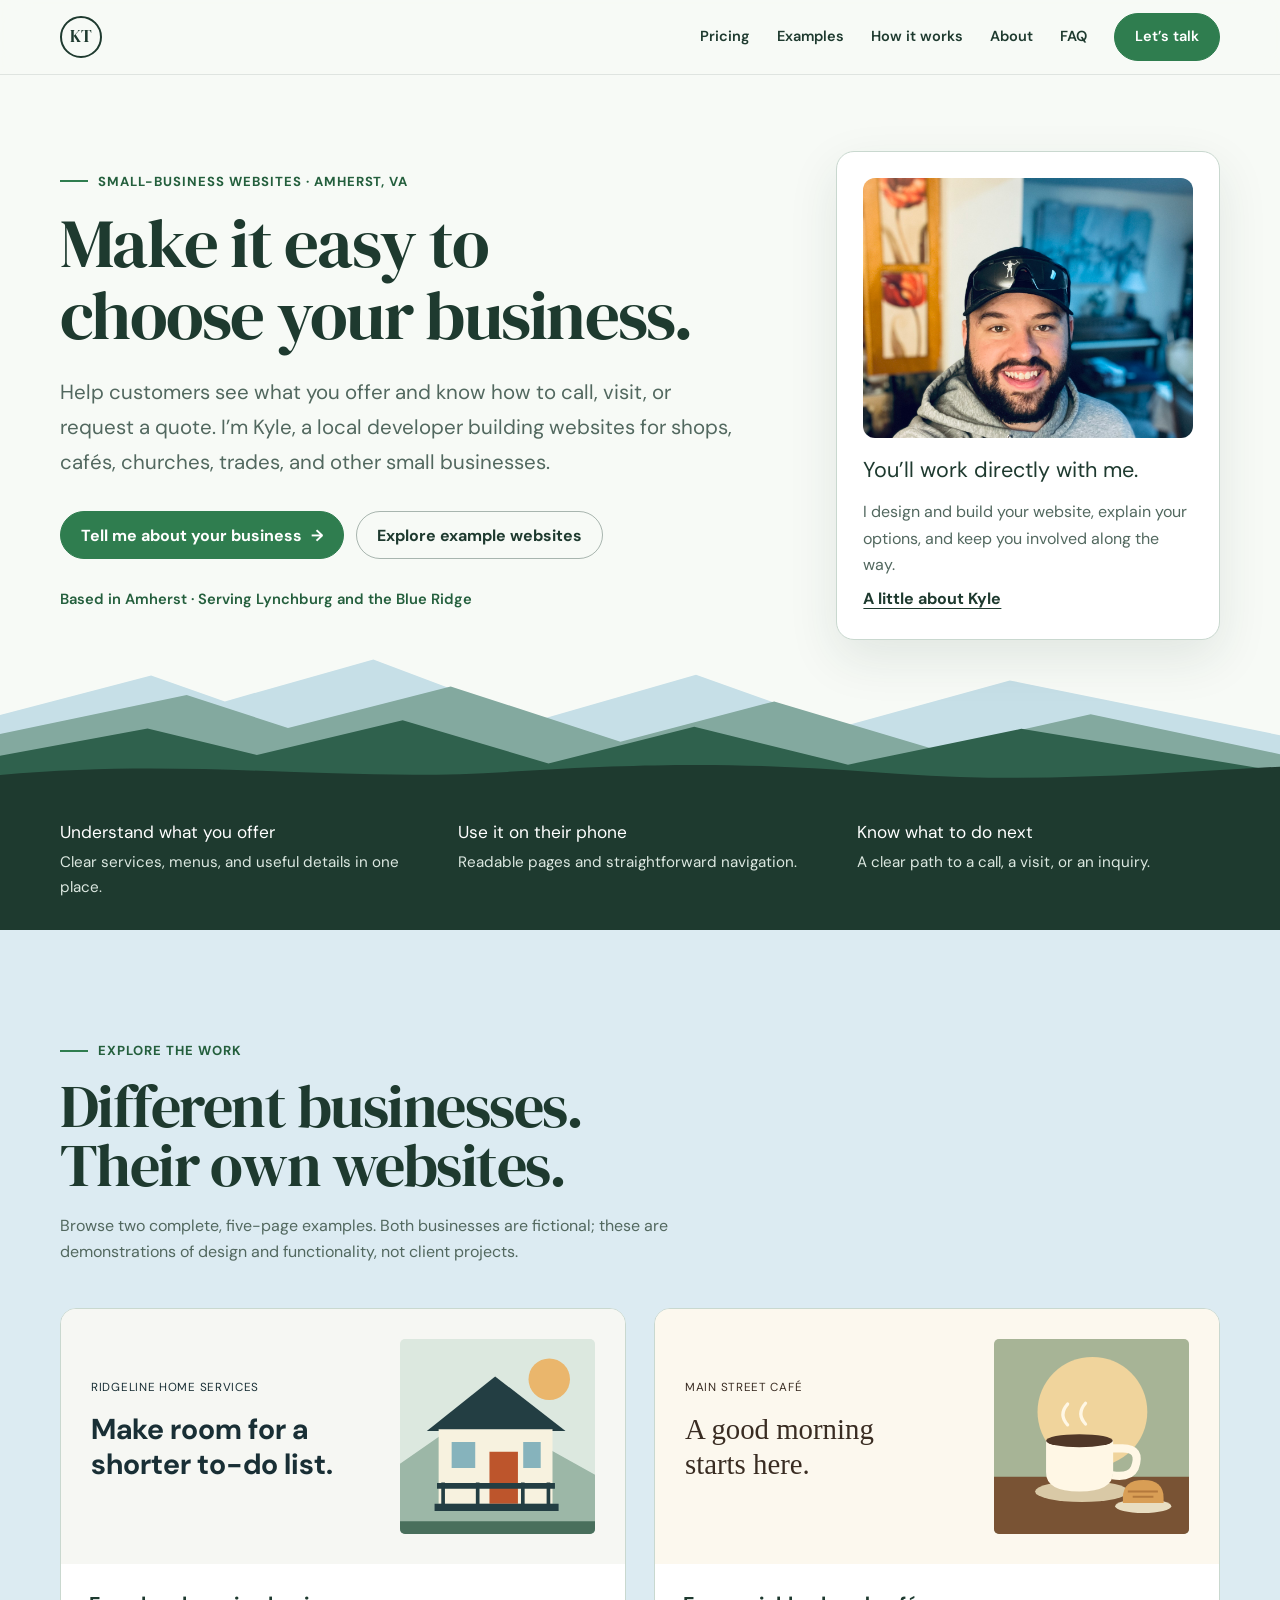
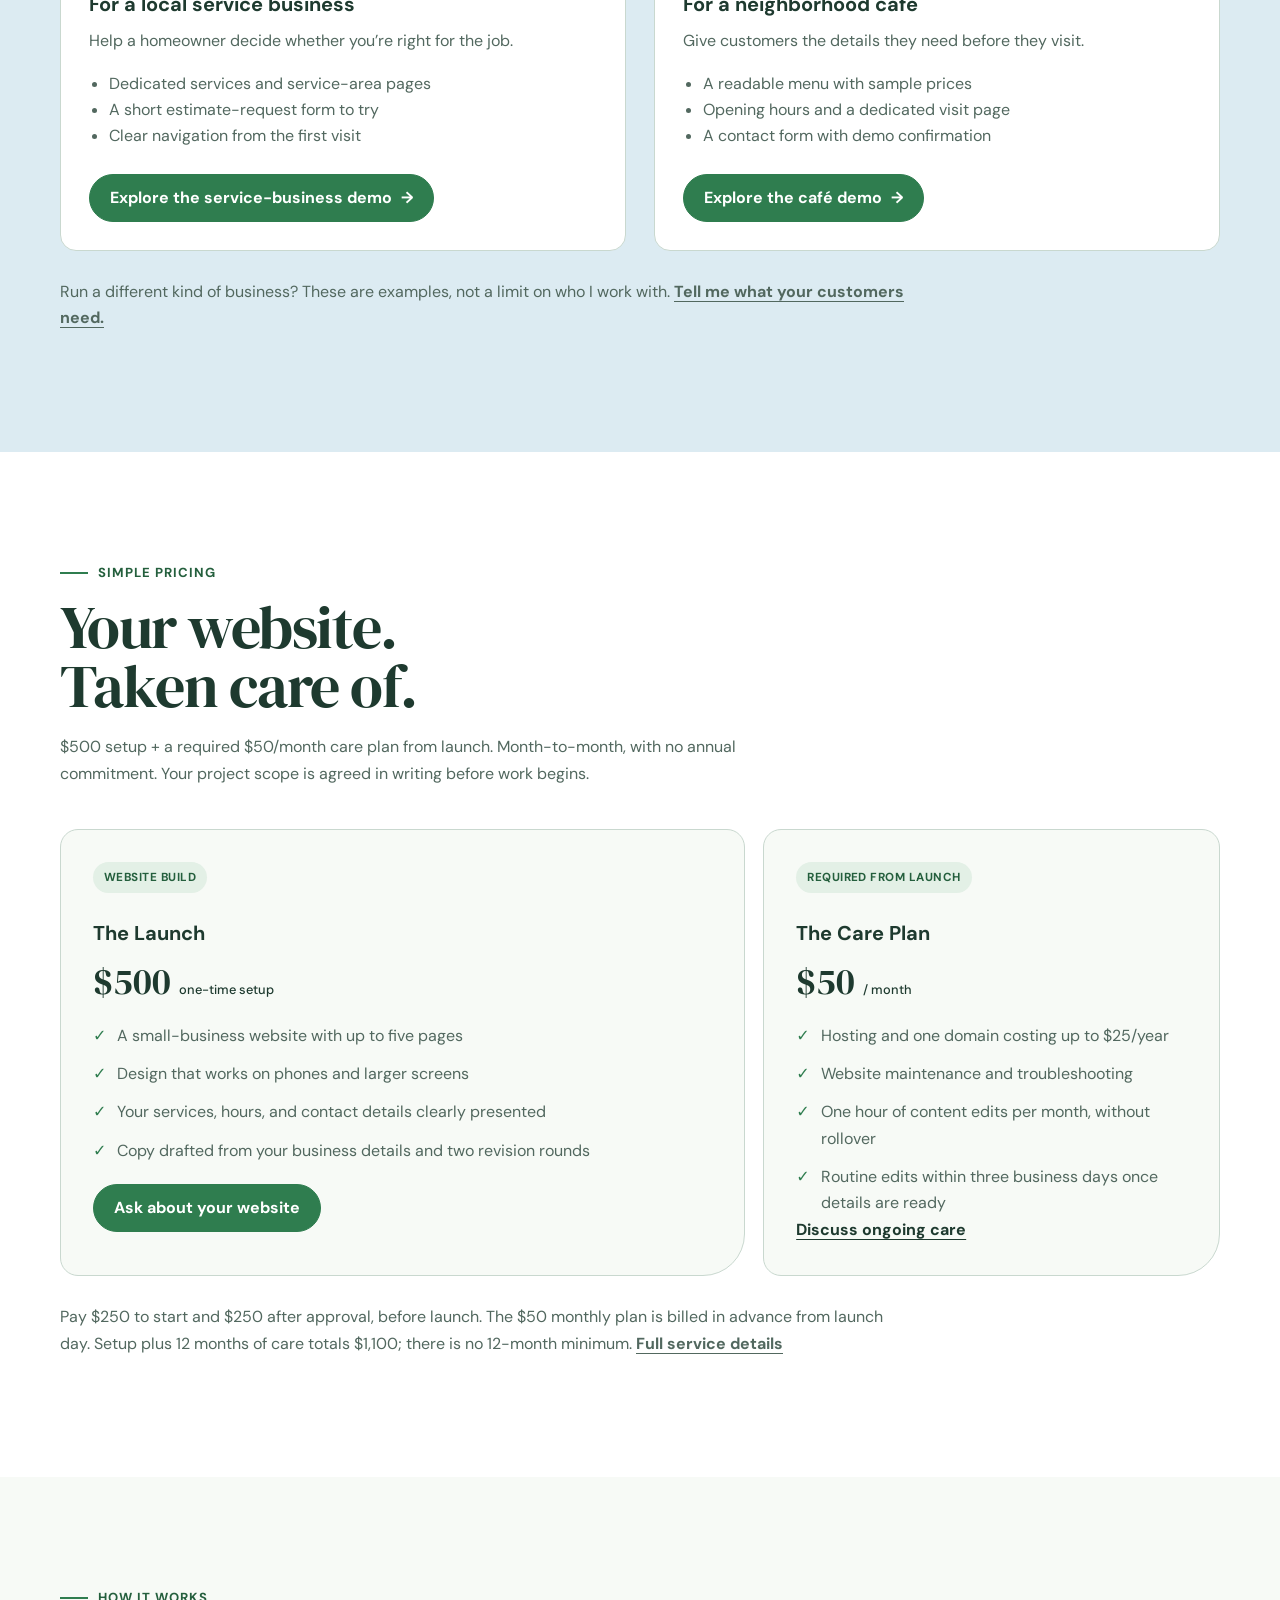
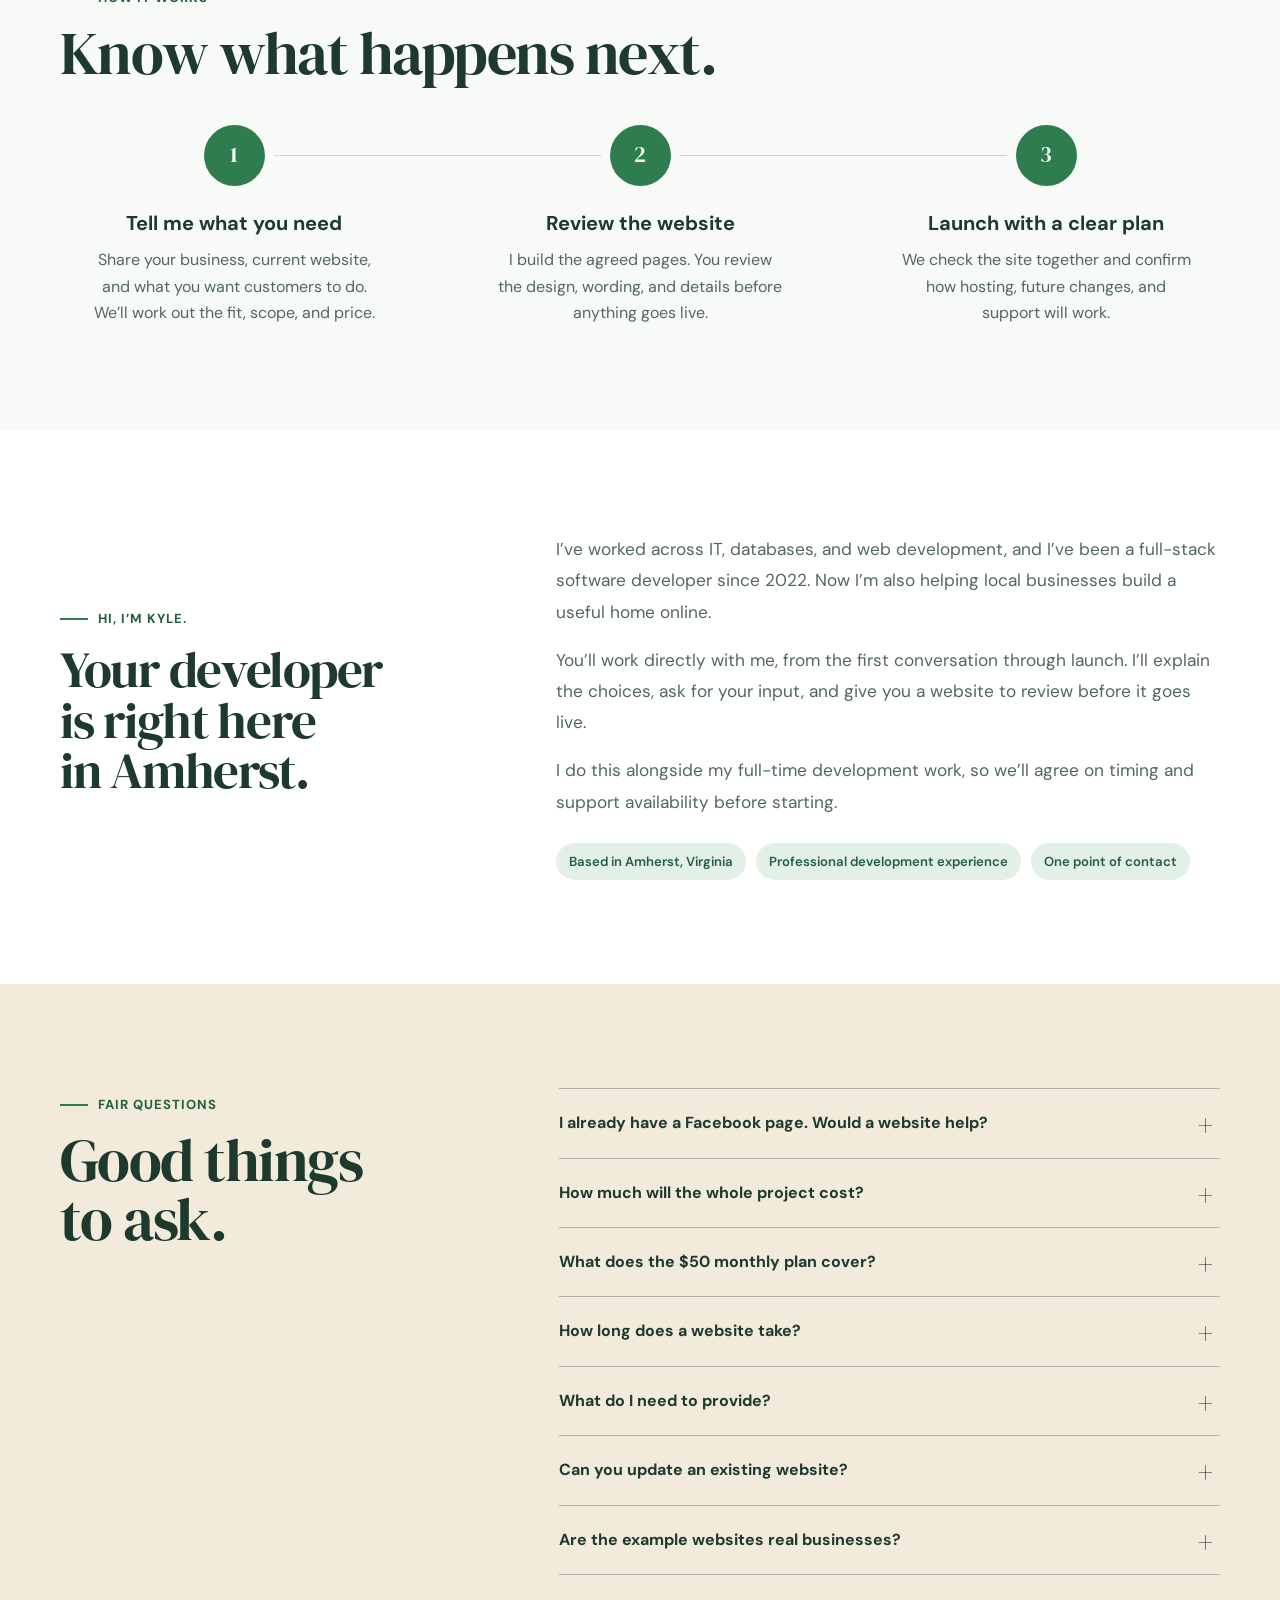
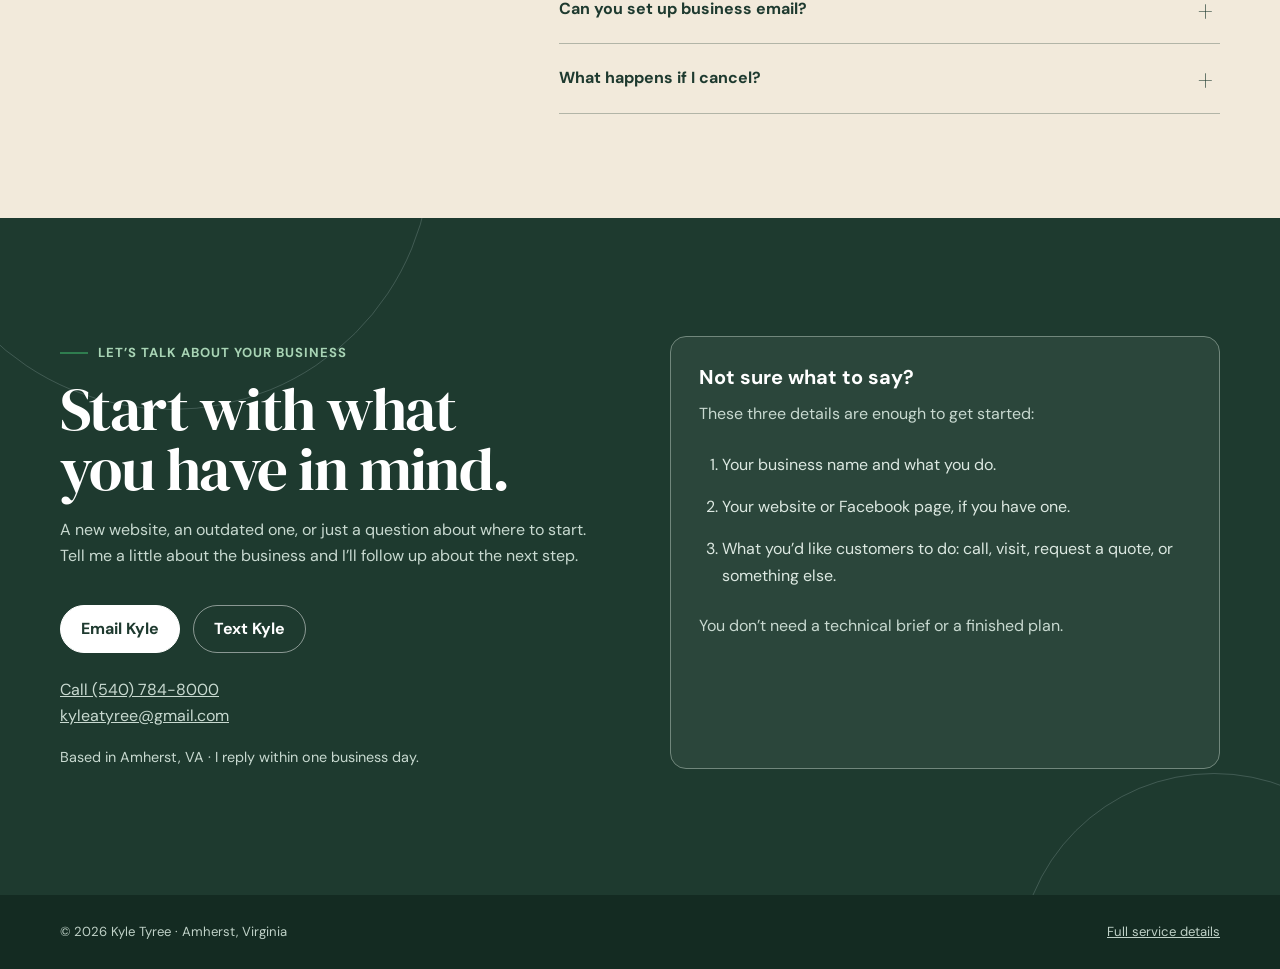
==== index.html @ 70730266 "Clarify website package and publish service details" ====
<!doctype html>
<html lang="en">
<head>
<meta charset="utf-8" />
<meta name="viewport" content="width=device-width, initial-scale=1, viewport-fit=cover" />
<meta name="color-scheme" content="light" />
<meta name="theme-color" content="#f7faf6" />
<link rel="icon" href="/assets/favicon.svg" type="image/svg+xml" />
<link rel="canonical" href="https://kyletyree.com/" />
<meta property="og:title" content="Small-business websites | Kyle Tyree" />
<meta property="og:description" content="Help customers understand your business and take the next step. Websites by a developer in Amherst, Virginia." />
<meta property="og:type" content="website" />
<meta property="og:url" content="https://kyletyree.com/" />
<title>Small-business websites in Amherst, VA | Kyle Tyree</title>
<meta name="description" content="Websites for small businesses in Amherst, Lynchburg, and the Blue Ridge. Explore working examples and talk directly with local developer Kyle Tyree." />
<link rel="preconnect" href="https://fonts.googleapis.com" />
<link rel="preconnect" href="https://fonts.gstatic.com" crossorigin />
<link href="https://fonts.googleapis.com/css2?family=DM+Sans:wght@400;500;600;700&family=DM+Serif+Display&display=swap" rel="stylesheet" />
<link rel="stylesheet" href="/assets/site.css" />
</head>
<body>
<a class="skip-link" href="#top">Skip to content</a>
<nav class="site-nav" aria-label="Primary navigation">
<div class="wrap nav-inner">
<a class="brand" href="#top" aria-label="Back to top">KT</a>
<button class="menu-toggle" type="button" aria-expanded="false" aria-controls="nav-links" aria-label="Open navigation">
<svg width="27" height="27" viewBox="0 0 24 24" fill="none" aria-hidden="true">
<path d="M4 7h16M4 12h16M4 17h16" stroke="currentColor" stroke-width="2" stroke-linecap="round"/>
</svg>
</button>
<div class="nav-links" id="nav-links">
<a href="#packages">Pricing</a>
<a href="#demo">Examples</a>
<a href="#how">How it works</a>
<a href="#about">About</a>
<a href="#faq">FAQ</a>
<a class="nav-cta" href="#contact">Let’s talk</a>
</div>
</div>
</nav>
<main id="top">
<section class="hero">
<div class="wrap hero-copy hero-layout">
<div>
<p class="eyebrow">Small-business websites · Amherst, VA</p>
<h1>Make it easy to choose your business.</h1>
<p class="lede">Help customers see what you offer and know how to call, visit, or request a quote. I’m Kyle, a local developer building websites for shops, cafés, churches, trades, and other small businesses.</p>
<div class="hero-actions">
<a class="button" href="#contact">Tell me about your business <span aria-hidden="true">→</span>
</a>
<a class="button secondary" href="#demo">Explore example websites</a>
</div>
<p class="hero-note">Based in Amherst · Serving Lynchburg and the Blue Ridge</p>
</div>
<aside class="hero-card" aria-label="Meet your developer">
<img class="portrait" src="/assets/kyle-tyree.png" alt="Kyle Tyree" width="2316" height="3088" fetchpriority="high" />
<div>
<h2>You’ll work directly with me.</h2>
<p>I design and build your website, explain your options, and keep you involved along the way.</p>
<a class="text-link" href="#about">A little about Kyle</a>
</div>
</aside>
</div>
<div class="mountains" aria-hidden="true">
<svg viewBox="0 0 1440 360" preserveAspectRatio="none">
<path d="M0 174 170 76l83 64L420 36l183 152L783 74l164 129 189-115 304 136v136H0Z" fill="#c6dfe7"/>
<path d="m0 221 210-97 114 82 183-103 191 137 173-100 180 119 176-87 213 99v89H0Z" fill="#83a99f"/>
<path d="m0 275 166-68 123 66 164-86 164 107 164-91 173 94 195-89 291 106v46H0Z" fill="#2f614d"/>
<path d="M0 323c218-44 380 19 571-8 208-30 306-16 442 5 158 24 298-3 427-18v58H0Z" fill="#1e3a2f"/>
</svg>
</div>
</section>
<section class="benefits" aria-label="What your website helps customers do">
<div class="wrap benefit-grid">
<div>
<h2>Understand what you offer</h2>
<p>Clear services, menus, and useful details in one place.</p>
</div>
<div>
<h2>Use it on their phone</h2>
<p>Readable pages and straightforward navigation.</p>
</div>
<div>
<h2>Know what to do next</h2>
<p>A clear path to a call, a visit, or an inquiry.</p>
</div>
</div>
</section>
<section class="section demo" id="demo">
<div class="wrap">
<div class="section-head">
<p class="eyebrow">Explore the work</p>
<h2>Different businesses.<br>Their own websites.</h2>
<p>Browse two complete, five-page examples. Both businesses are fictional; these are demonstrations of design and functionality, not client projects.</p>
</div>
<div class="demo-cards">
<article class="demo-card">
<div class="demo-visual">
<div>
<span>Ridgeline Home Services</span>
<h3>Make room for a shorter to-do list.</h3>
</div>
<svg viewBox="0 0 480 480" role="img" aria-label="Illustration of a home with a repaired porch">
<rect width="480" height="480" fill="#dce8df"/>
<circle cx="367" cy="99" r="51" fill="#eab66c"/>
<path d="M0 307 99 238l75 52 91-76 215 120v146H0Z" fill="#9cb7a7"/>
<path d="M66 226 234 92l173 134" fill="#233e43"/>
<path d="M95 222h280v183H95z" fill="#f7f2df"/>
<path d="M220 277h70v128h-70z" fill="#bd552c"/>
<path d="M127 253h58v64h-58zm176 0h43v64h-43z" fill="#86b3bc"/>
<path d="M91 354h290v14H91zm-6 51h305v18H85z" fill="#233e43"/>
<path d="M106 353v53m85-53v53m111-53v53m63-53v53" stroke="#233e43" stroke-width="9"/>
<path d="M0 448h480v32H0z" fill="#496f5c"/>
</svg>
</div>
<div class="demo-card-copy">
<h3>For a local service business</h3>
<p>Help a homeowner decide whether you’re right for the job.</p>
<ul>
<li>Dedicated services and service-area pages</li>
<li>A short estimate-request form to try</li>
<li>Clear navigation from the first visit</li>
</ul>
<a class="button" href="/demos/home-services/">Explore the service-business demo <span aria-hidden="true">→</span>
</a>
</div>
</article>
<article class="demo-card">
<div class="demo-visual cafe-preview">
<div>
<span>Main Street Café</span>
<h3>A good morning starts here.</h3>
</div>
<svg viewBox="0 0 480 480" role="img" aria-label="Illustration of coffee and a biscuit on a café table">
<rect width="480" height="480" fill="#a7b496"/>
<circle cx="242" cy="179" r="135" fill="#f0d49c"/>
<path d="M0 339h480v141H0z" fill="#795334"/>
<ellipse cx="216" cy="375" rx="115" ry="26" fill="#d9c9a6"/>
<path d="M128 249h165v78q0 48-83 48t-82-48z" fill="#fff7e5"/>
<path d="M291 269h25q48 0 30 48-12 25-55 18" fill="none" stroke="#fff7e5" stroke-width="20"/>
<ellipse cx="210" cy="250" rx="82" ry="16" fill="#503727"/>
<path d="M181 211q-23-25 0-51m44 49q-23-25 0-51" fill="none" stroke="#fff7e5" stroke-width="8" stroke-linecap="round"/>
<ellipse cx="367" cy="411" rx="69" ry="17" fill="#e8ddc1"/>
<path d="M317 391q0-44 50-44t50 44v12H317z" fill="#d99e55"/>
<path d="M329 375h74m-62 13h51" stroke="#b4793c" stroke-width="5"/>
</svg>
</div>
<div class="demo-card-copy">
<h3>For a neighborhood café</h3>
<p>Give customers the details they need before they visit.</p>
<ul>
<li>A readable menu with sample prices</li>
<li>Opening hours and a dedicated visit page</li>
<li>A contact form with demo confirmation</li>
</ul>
<a class="button" href="/demos/cafe/">Explore the café demo <span aria-hidden="true">→</span>
</a>
</div>
</article>
</div>
<p class="package-note">Run a different kind of business? These are examples, not a limit on who I work with. <a class="text-link" href="#contact">Tell me what your customers need.</a>
</p>
</div>
</section>
<section class="section packages" id="packages">
<div class="wrap">
<div class="section-head">
<p class="eyebrow">Simple pricing</p>
<h2>Your website.<br>Taken care of.</h2>
<p> $500 setup + a required $50/month care plan from launch. Month-to-month, with no annual commitment. Your project scope is agreed in writing before work begins.</p>
</div>
<div class="package-grid">
<article class="package">
<span class="package-tag">Website build</span>
<h3>The Launch</h3>
<p class="price">$500 <small>one-time setup</small>
</p>
<ul>
<li>A small-business website with up to five pages</li>
<li>Design that works on phones and larger screens</li>
<li>Your services, hours, and contact details clearly presented</li>
<li>Copy drafted from your business details and two revision rounds</li>
</ul>
<a class="button" href="#contact">Ask about your website</a>
</article>
<article class="package">
<span class="package-tag">Required from launch</span>
<h3>The Care Plan</h3>
<p class="price">$50 <small>/ month</small>
</p>
<ul><li>Hosting and one domain costing up to $25/year</li><li>Website maintenance and troubleshooting</li><li>One hour of content edits per month, without rollover</li><li>Routine edits within three business days once details are ready</li></ul>
<a class="text-link" href="#contact">Discuss ongoing care</a>
</article>
</div>
<p class="package-note">Pay $250 to start and $250 after approval, before launch. The $50 monthly plan is billed in advance from launch day. Setup plus 12 months of care totals $1,100; there is no 12-month minimum. <a class="text-link" href="/service-details.html">Full service details</a></p>
</div>
</section>
<section class="section how" id="how">
<div class="wrap">
<div class="section-head">
<p class="eyebrow">How it works</p>
<h2>Know what happens next.</h2>
</div>
<div class="steps">
<article class="step">
<span class="step-num">1</span>
<h3>Tell me what you need</h3>
<p>Share your business, current website, and what you want customers to do. We’ll work out the fit, scope, and price.</p>
</article>
<article class="step">
<span class="step-num">2</span>
<h3>Review the website</h3>
<p>I build the agreed pages. You review the design, wording, and details before anything goes live.</p>
</article>
<article class="step">
<span class="step-num">3</span>
<h3>Launch with a clear plan</h3>
<p>We check the site together and confirm how hosting, future changes, and support will work.</p>
</article>
</div>
</div>
</section>
<section class="section about" id="about">
<div class="wrap about-grid">
<div class="about-heading">
<p class="eyebrow">Hi, I’m Kyle.</p>
<h2>Your developer is right here in Amherst.</h2>
</div>
<div class="about-copy">
<p>I’ve worked across IT, databases, and web development, and I’ve been a full-stack software developer since 2022. Now I’m also helping local businesses build a useful home online.</p>
<p>You’ll work directly with me, from the first conversation through launch. I’ll explain the choices, ask for your input, and give you a website to review before it goes live.</p>
<p>I do this alongside my full-time development work, so we’ll agree on timing and support availability before starting.</p>
<div class="about-facts">
<span>Based in Amherst, Virginia</span>
<span>Professional development experience</span>
<span>One point of contact</span>
</div>
</div>
</div>
</section>
<section class="section faq" id="faq">
<div class="wrap faq-layout">
<div>
<p class="eyebrow">Fair questions</p>
<h2>Good things to ask.</h2>
</div>
<div class="faq-list">
<details>
<summary>I already have a Facebook page. Would a website help?</summary>
<p>It depends on what your customers need. A website gives you a dedicated place for services, menus, hours, and inquiries that you can link from Facebook, your business listing, and printed materials. I’ll help you decide whether that would be useful for your business.</p>
</details>
<details>
<summary>How much will the whole project cost?</summary>
<p>The standard package is $500 setup plus a required $50/month plan from launch. Custom features and approved extras are quoted separately. <a href="/service-details.html">See the full scope and payment details.</a></p>
</details>
<details>
<summary>What does the $50 monthly plan cover?</summary>
<p>Hosting, one domain costing up to $25/year, website maintenance, and one hour of content edits each month without rollover. The plan is month-to-month. Extra edits cost $50/hour in 15-minute increments, with your approval first.</p>
</details>
<details>
<summary>How long does a website take?</summary>
<p>The target is 2–4 weeks after receiving your deposit and required content. We agree on the date before work starts; delayed feedback or added scope can move it.</p>
</details>
<details>
<summary>What do I need to provide?</summary>
<p>Provide your business details, services or menu, photos, and logo. I draft and polish the wording from those details. New branding and custom features are quoted separately.</p>
</details>
<details>
<summary>Can you update an existing website?</summary>
<p>Send me the link and explain what isn’t working for you. I’ll review whether changes to the current site or a rebuild make sense before proposing work.</p>
</details>
<details>
<summary>Are the example websites real businesses?</summary>
<p>No. They are complete demonstration websites for fictional businesses. You can browse every page and try the forms, but those forms do not send or save information.</p>
</details>
<details><summary>Can you set up business email?</summary><p>Yes. Google Workspace setup is $100 for a straightforward new account with up to three users. You own the account and pay Google directly. Existing email migration is quoted separately. <a href="/service-details.html#email">Email setup details</a></p></details>
<details><summary>What happens if I cancel?</summary><p>Cancel before your next billing date. Service continues through the paid period, then your new provider can take over your domain and paid-for website files. Before launch, service payments are refundable, excluding approved, nonrefundable third-party purchases. <a href="/service-details.html#cancellation">Cancellation and handoff details</a></p></details>
</div>
</div>
</section>
<section class="contact" id="contact">
<div class="wrap contact-grid">
<div>
<p class="eyebrow" style="color:#a8d4b5">Let’s talk about your business</p>
<h2>Start with what you have in mind.</h2>
<p>A new website, an outdated one, or just a question about where to start. Tell me a little about the business and I’ll follow up about the next step.</p>
<div class="contact-actions">
<a class="button" href="mailto:kyleatyree@gmail.com?subject=Website%20inquiry">Email Kyle</a>
<a class="button secondary" href="sms:+15407848000">Text Kyle</a>
</div>
<p>
<a href="tel:+15407848000">Call (540) 784-8000</a>
<br>
<a href="mailto:kyleatyree@gmail.com">kyleatyree@gmail.com</a>
</p>
<p class="contact-note">Based in Amherst, VA · I reply within one business day.</p>
</div>
<div class="contact-steps">
<h3>Not sure what to say?</h3>
<p>These three details are enough to get started:</p>
<ol>
<li>Your business name and what you do.</li>
<li>Your website or Facebook page, if you have one.</li>
<li>What you’d like customers to do: call, visit, request a quote, or something else.</li>
</ol>
<p>You don’t need a technical brief or a finished plan.</p>
</div>
</div>
</section>
</main>
<footer>
<div class="wrap footer-inner">
<span>© 2026 Kyle Tyree · Amherst, Virginia</span>
<a href="/service-details.html">Full service details</a>
</div>
</footer>
<script src="/assets/site.js" defer>
</script>
</body>
</html>
---- assets/site.css ----
:root {
      --cream: #f7faf6;
      --paper: #ffffff;
      --ink: #1e3a2f;
      --muted: #52685f;
      --green: #2f7d4f;
      --green-dark: #245f3d;
      --green-pale: #e3f0e6;
      --sky: #dcebf2;
      --sky-deep: #c4dee9;
      --line: #c9d8cf;
      --sand: #f2eadb;
      --shadow: 0 18px 50px rgba(30, 58, 47, .10);
      --serif: "DM Serif Display", Georgia, serif;
      --sans: "DM Sans", system-ui, sans-serif;
    }

    * { box-sizing: border-box; }
    html { scroll-behavior: smooth; scroll-padding-top: 92px; }
    body {
      margin: 0;
      background: var(--cream);
      color: var(--ink);
      font-family: var(--sans);
      font-size: 16px;
      line-height: 1.65;
      overflow-x: hidden;
    }
    button, a { -webkit-tap-highlight-color: transparent; }
    a { color: inherit; }
    img, svg { display: block; max-width: 100%; }
    .wrap { width: min(1160px, calc(100% - 48px)); margin: 0 auto; }
    .section { padding: 104px 0; }
    .section-head { max-width: 690px; margin-bottom: 42px; }
    .eyebrow {
      display: inline-flex;
      align-items: center;
      gap: 10px;
      margin: 0 0 15px;
      color: var(--green-dark);
      font-size: .82rem;
      font-weight: 700;
      letter-spacing: .075em;
      text-transform: uppercase;
    }
    .eyebrow::before { content: ""; width: 28px; height: 2px; background: var(--green); }
    h1, h2, h3, p { margin-top: 0; }
    h1, h2, h3 { text-wrap: balance; }
    h1, h2 { font-family: var(--serif); font-weight: 400; line-height: .98; letter-spacing: -.025em; }
    h1 { max-width: 760px; margin-bottom: 24px; font-size: clamp(3.4rem, 7vw, 6.9rem); }
    h2 { margin-bottom: 18px; font-size: clamp(2.65rem, 4.7vw, 4.6rem); }
    h3 { margin-bottom: 12px; font-size: 1.25rem; line-height: 1.22; }
    p { color: var(--muted); }
    .lede { max-width: 680px; font-size: clamp(1.08rem, 1.6vw, 1.28rem); line-height: 1.7; }

    .site-nav {
      position: sticky;
      z-index: 20;
      top: 0;
      background: color-mix(in srgb, var(--cream) 91%, transparent);
      border-bottom: 1px solid rgba(30, 58, 47, .11);
      backdrop-filter: blur(14px);
    }
    .nav-inner { min-height: 74px; display: flex; align-items: center; justify-content: space-between; gap: 26px; }
    .brand {
      width: 42px;
      height: 42px;
      display: grid;
      place-items: center;
      flex: 0 0 auto;
      border: 2px solid var(--ink);
      border-radius: 50%;
      font-family: var(--serif);
      font-size: 1.05rem;
      text-decoration: none;
    }
    .nav-links { display: flex; align-items: center; gap: 27px; margin-left: auto; }
    .nav-links a { position: relative; font-size: .91rem; font-weight: 600; text-decoration: none; }
    .nav-links a:not(.nav-cta)::after {
      content: ""; position: absolute; right: 0; bottom: -5px; left: 0; height: 2px;
      background: var(--green); transform: scaleX(0); transform-origin: left; transition: transform .2s ease;
    }
    .nav-links a:hover::after, .nav-links a:focus-visible::after { transform: scaleX(1); }
    .nav-cta, .button {
      display: inline-flex;
      align-items: center;
      justify-content: center;
      gap: 9px;
      min-height: 48px;
      padding: 12px 20px;
      border: 1.5px solid var(--green);
      border-radius: 999px;
      background: var(--green);
      color: #fff;
      font-weight: 700;
      line-height: 1.2;
      text-decoration: none;
      transition: background .2s ease, border-color .2s ease, transform .2s ease;
    }
    .button:hover, .nav-cta:hover { background: var(--green-dark); border-color: var(--green-dark); transform: translateY(-2px); }
    .button.secondary { background: transparent; color: var(--ink); border-color: rgba(30, 58, 47, .36); }
    .button.secondary:hover { background: #fff; border-color: var(--ink); }
    .menu-toggle { display: none; border: 0; background: transparent; color: var(--ink); padding: 8px; }

    .hero { position: relative; min-height: 790px; display: grid; align-items: center; padding: 96px 0 210px; overflow: hidden; }
    .hero-copy { position: relative; z-index: 3; }
    .hero-actions { display: flex; flex-wrap: wrap; gap: 12px; margin-top: 32px; }
    .hero-note { display: flex; align-items: center; gap: 11px; margin-top: 28px; color: var(--green-dark); font-size: .92rem; font-weight: 600; }
    .hero-note svg { width: 20px; }
    .mountains { position: absolute; right: 0; bottom: 0; left: 0; height: 345px; }
    .mountains svg { width: 100%; height: 100%; }

    .packages { background: var(--paper); }
    .package-grid { display: grid; grid-template-columns: repeat(3, 1fr); gap: 18px; align-items: stretch; }
    .package {
      position: relative;
      display: flex;
      flex-direction: column;
      min-height: 410px;
      padding: 32px;
      border: 1px solid var(--line);
      border-radius: 18px 18px 42px 18px;
      background: var(--cream);
    }
    .package.featured { transform: translateY(-12px); background: var(--ink); border-color: var(--ink); color: #fff; box-shadow: var(--shadow); }
    .package.featured p, .package.featured li { color: #dce8e1; }
    .package-tag { align-self: flex-start; margin-bottom: 28px; padding: 6px 11px; border-radius: 999px; background: var(--green-pale); color: var(--green-dark); font-size: .73rem; font-weight: 700; letter-spacing: .04em; text-transform: uppercase; }
    .package.featured .package-tag { background: #d7eccf; color: #163d27; }
    .price { margin: 5px 0 23px; color: var(--ink); font-family: var(--serif); font-size: 2.3rem; line-height: 1; }
    .featured .price { color: #fff; }
    .price small { font-family: var(--sans); font-size: .8rem; font-weight: 500; }
    .package ul { display: grid; gap: 12px; margin: 0; padding: 0; list-style: none; }
    .package li { display: flex; gap: 11px; color: var(--muted); }
    .package li::before { content: "✓"; color: var(--green); font-weight: 800; }
    .package.featured li::before { color: #9ed09e; }
    .package .fine { margin-top: auto; padding-top: 28px; font-size: .82rem; }

    .how { background: var(--cream); }
    .steps { position: relative; display: grid; grid-template-columns: repeat(3, 1fr); gap: 58px; }
    .steps::before { content: ""; position: absolute; top: 30px; right: 15%; left: 15%; height: 1px; background: var(--line); }
    .step { position: relative; text-align: center; }
    .step-num { position: relative; z-index: 1; width: 61px; height: 61px; display: grid; place-items: center; margin: 0 auto 25px; border-radius: 50%; background: var(--green); color: #fff; font-family: var(--serif); font-size: 1.4rem; box-shadow: 0 0 0 9px var(--cream); }
    .step p { margin: 0 auto; max-width: 290px; }

    .about { background: var(--paper); }
    .about-grid { display: grid; grid-template-columns: .42fr 1fr; gap: clamp(46px, 9vw, 118px); align-items: center; }

    .about-copy p { max-width: 700px; font-size: 1.08rem; line-height: 1.8; }
    .about-facts { display: flex; flex-wrap: wrap; gap: 10px; margin-top: 25px; }
    .about-facts span { padding: 8px 13px; border-radius: 999px; background: var(--green-pale); color: var(--green-dark); font-size: .82rem; font-weight: 600; }

    .faq { background: var(--sand); }
    .faq-layout { display: grid; grid-template-columns: .58fr 1fr; gap: clamp(45px, 9vw, 120px); }
    .faq-list { border-top: 1px solid rgba(30,58,47,.3); }
    details { border-bottom: 1px solid rgba(30,58,47,.3); }
    summary { position: relative; padding: 23px 46px 23px 0; cursor: pointer; list-style: none; font-weight: 700; line-height: 1.4; }
    summary::-webkit-details-marker { display: none; }
    summary::after { content: "+"; position: absolute; right: 7px; top: 18px; font-family: var(--serif); font-size: 1.7rem; font-weight: 400; transition: transform .2s ease; }
    details[open] summary::after { transform: rotate(45deg); }
    details p { margin: -4px 48px 21px 0; }

    .contact { position: relative; overflow: hidden; padding: 118px 0 126px; background: var(--ink); color: #fff; text-align: center; }
    .contact::before, .contact::after { content: ""; position: absolute; border: 1px solid rgba(220,235,242,.18); border-radius: 50%; }
    .contact::before { width: 520px; height: 520px; top: -330px; left: -90px; }
    .contact::after { width: 390px; height: 390px; right: -130px; bottom: -270px; }
    .contact .wrap { position: relative; z-index: 1; }
    .contact h2 { font-size: clamp(3.8rem, 7vw, 6.5rem); }
    .contact p { color: #c8d9d0; }
    .contact-actions { display: flex; justify-content: center; flex-wrap: wrap; gap: 13px; margin: 35px 0 24px; }
    .contact .button { background: #fff; border-color: #fff; color: var(--ink); }
    .contact .button:hover { background: var(--sky); border-color: var(--sky); }
    .contact .button.secondary { background: transparent; border-color: rgba(255,255,255,.48); color: #fff; }
    .contact .button.secondary:hover { background: rgba(255,255,255,.1); border-color: #fff; }
    .contact-note { margin: 0; font-size: .9rem; }
    footer { padding: 26px 0; background: #142b22; color: #bfd1c7; }
    .footer-inner { display: flex; justify-content: space-between; gap: 24px; font-size: .82rem; }

    :focus-visible { outline: 3px solid #e6a34f; outline-offset: 4px; }

    @media (max-width: 860px) {
      .section { padding: 82px 0; }
      .package-grid { grid-template-columns: 1fr; gap: 16px; }
      .package { min-height: auto; }
      .package.featured { transform: none; }
      .demo-grid, .about-grid, .faq-layout { grid-template-columns: 1fr; }
      .demo-grid { gap: 48px; }
      .faq-layout { gap: 22px; }
    }

    @media (max-width: 760px) {
      .wrap { width: min(100% - 30px, 1160px); }
      .nav-inner { min-height: 66px; }
      .menu-toggle { display: block; margin-left: auto; }
      .nav-links {
        position: absolute;
        top: 66px;
        right: 0;
        left: 0;
        display: none;
        align-items: stretch;
        gap: 0;
        margin: 0;
        padding: 12px 15px 18px;
        background: var(--cream);
        border-bottom: 1px solid var(--line);
        box-shadow: 0 14px 30px rgba(30,58,47,.08);
      }
      .nav-links.open { display: grid; }
      .nav-links a { padding: 12px 10px; }
      .nav-links .nav-cta { margin-top: 6px; padding: 12px 18px; }
      .hero { min-height: 730px; padding-top: 76px; padding-bottom: 190px; }
      h1 { font-size: clamp(3.2rem, 15vw, 5rem); }
      .mountains { height: 270px; width: 142%; left: -20%; }
      .steps { grid-template-columns: 1fr; gap: 38px; }
      .steps::before { top: 26px; bottom: 26px; left: 30px; width: 1px; height: auto; }
      .step { display: grid; grid-template-columns: 61px 1fr; column-gap: 22px; text-align: left; }
      .step-num { grid-row: span 2; margin: 0; box-shadow: 0 0 0 7px var(--cream); }
      .step p { margin: 0; max-width: none; }
      .browser { border-width: 5px; transform: none; }
      .cafe-hero { min-height: 240px; }
      .cafe-copy { padding: 25px 16px 25px 20px; }
      .cafe-copy h4 { font-size: 1.65rem; }
      .cup { transform: translateX(48%) scale(.78); }
      .mini-nav { padding: 16px 18px; }
      .mini-nav span { display: none; }
      .about-copy p { font-size: 1rem; }
      .footer-inner { flex-direction: column; gap: 4px; text-align: center; }
    }

    @media (max-width: 430px) {
      .hero-actions, .contact-actions { flex-direction: column; align-items: stretch; }
      .button { width: 100%; }
      .cafe-hero { grid-template-columns: 1.16fr .84fr; }
      .cafe-copy p { display: none; }
      .cafe-art::before { width: 112px; height: 112px; }
      .cup { right: 47%; }
      .package { padding: 27px 24px; }
    }

    @media (prefers-reduced-motion: reduce) {
      html { scroll-behavior: auto; }
      *, *::before, *::after { transition-duration: .01ms !important; }
    }
  
    .skip-link { position: absolute; left: 16px; top: -100px; z-index: 30; background: white; padding: 12px; }
    .skip-link:focus { top: 10px; }
    .hero { min-height: auto; padding: 76px 0 150px; }
    .hero-layout { display: grid; grid-template-columns: 1.3fr .7fr; gap: 64px; align-items: center; }
    h1 { font-size: clamp(3.1rem, 5.4vw, 5rem); line-height: 1.04; }
    .mountains { height: 145px; }
    .hero-card { background: white; border: 1px solid var(--line); padding: 26px; border-radius: 18px; box-shadow: var(--shadow); }
    .hero-card .portrait { width: 100%; height: 260px; object-fit: cover; object-position: 50% 48%; border-radius: 12px; margin-bottom: 22px; }
    .hero-card h2 { font-family: var(--sans); font-size: 1.35rem; letter-spacing: 0; }
    .hero-card p { margin-bottom: 8px; }
    .benefits { background: var(--ink); color: white; padding: 30px 0; }
    .benefit-grid { display: grid; grid-template-columns: repeat(3,1fr); gap: 35px; }
    .benefits h2 { font-family: var(--sans); font-size: 1.08rem; line-height: 1.4; letter-spacing: 0; margin-bottom: 6px; }
    .benefits p { color: #dce8e1; font-size: .95rem; margin: 0; }
    .demo { background: var(--sky); }
    .demo-cards { display: grid; grid-template-columns: 1fr 1fr; gap: 28px; }
    .demo-card { border-radius: 16px; background: white; overflow: hidden; border: 1px solid var(--line); }
    .demo-visual { display: grid; grid-template-columns: 1.2fr .8fr; min-height: 230px; align-items: center; padding: 30px; gap: 16px; background: #f6f7f3; color: #192f35; }
    .demo-visual.cafe-preview { background: #fcf8ee; color: #392c22; }
    .demo-visual h3 { font-size: 1.8rem; }
    .cafe-preview h3 { font-family: Georgia,serif; font-weight: 400; }
    .demo-visual span { display: block; font-size: .73rem; text-transform: uppercase; letter-spacing: .06em; margin-bottom: 14px; }
    .demo-visual svg { width: 100%; border-radius: 5px; }
    .demo-card-copy { padding: 28px; }
    .demo-card-copy ul { padding-left: 20px; color: var(--muted); }
    .demo-card-copy .button { margin-top: 8px; }
    .package-grid { grid-template-columns: 1.2fr .8fr; }
    .package { min-height: auto; }
    .package .button { margin-top: 20px; align-self: flex-start; }
    .package-note { max-width: 850px; margin-top: 28px; }
    .about-grid { grid-template-columns: .65fr 1fr; gap: 65px; }
    .about-heading h2 { font-size: clamp(2.5rem,4vw,3.7rem); }
    .contact-grid { display: grid; grid-template-columns: 1fr 1fr; gap: 60px; text-align: left; }
    .contact h2 { font-size: clamp(2.8rem,4.8vw,4.6rem); }
    .contact-actions { justify-content: flex-start; }
    .contact-steps { padding: 28px; background: rgba(255,255,255,.06); border: 1px solid #71877c; border-radius: 16px; }
    .contact-steps h3 { color: white; }
    .contact-steps ol { padding-left: 23px; color: #dce8e1; }
    .contact-steps li { padding: 8px 0; }
    .text-link { font-weight: 700; text-underline-offset: 4px; }
    @media(max-width: 860px) {
      .hero-layout { grid-template-columns: 1fr; gap: 32px; }
      .hero-card { display: grid; grid-template-columns: 110px 1fr; gap: 20px; align-items: center; max-width: 600px; }
      .hero-card .portrait { height: 140px; margin: 0; object-position: 50% 48%; }
      .hero { padding: 50px 0 125px; }
      .package-grid, .about-grid, .contact-grid { grid-template-columns: 1fr; gap: 28px; }
      .demo-visual { padding: 20px; }
      .demo-visual h3 { font-size: 1.4rem; }
    }
    @media(max-width: 600px) {
      .benefit-grid, .demo-cards { grid-template-columns: 1fr; }
      .benefit-grid { gap: 22px; }
      .hero-note { align-items: flex-start; }
      .hero-note svg { flex-shrink: 0; }
      .hero-card { grid-template-columns: 86px 1fr; gap: 16px; padding: 18px; }
      .hero-card .portrait { height: 130px; }
      .hero-card h2 { font-size: 1.1rem; }
      .hero-card p { font-size: .9rem; }
      .hero-actions { margin-top: 24px; }
      .demo-visual { min-height: 200px; }
      .contact { padding: 65px 0; }
    }

.service-document { max-width: 820px; }
.service-document section { margin-top: 48px; padding-top: 32px; border-top: 1px solid var(--line); }
.service-document h2 { font-size: clamp(2rem, 4vw, 2.8rem); line-height: 1.15; }
.service-document li { margin-bottom: 12px; color: var(--muted); }
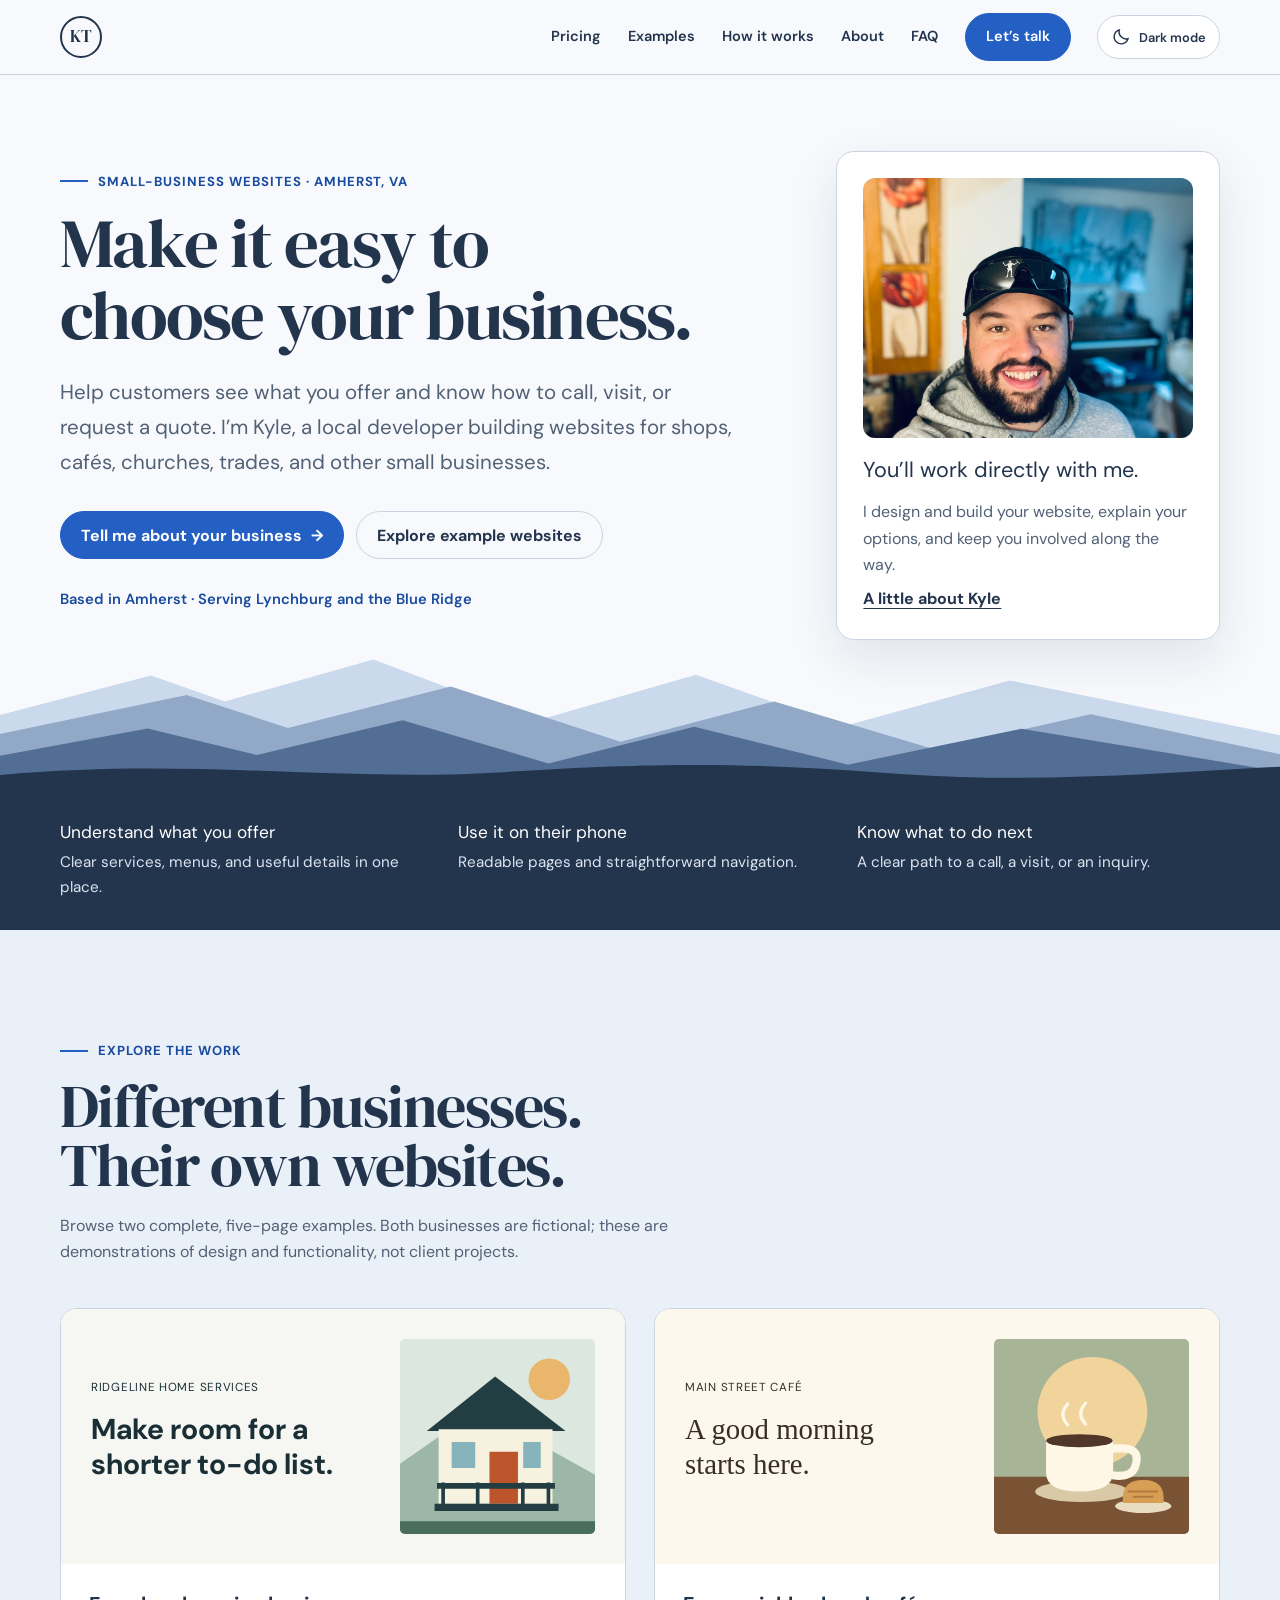
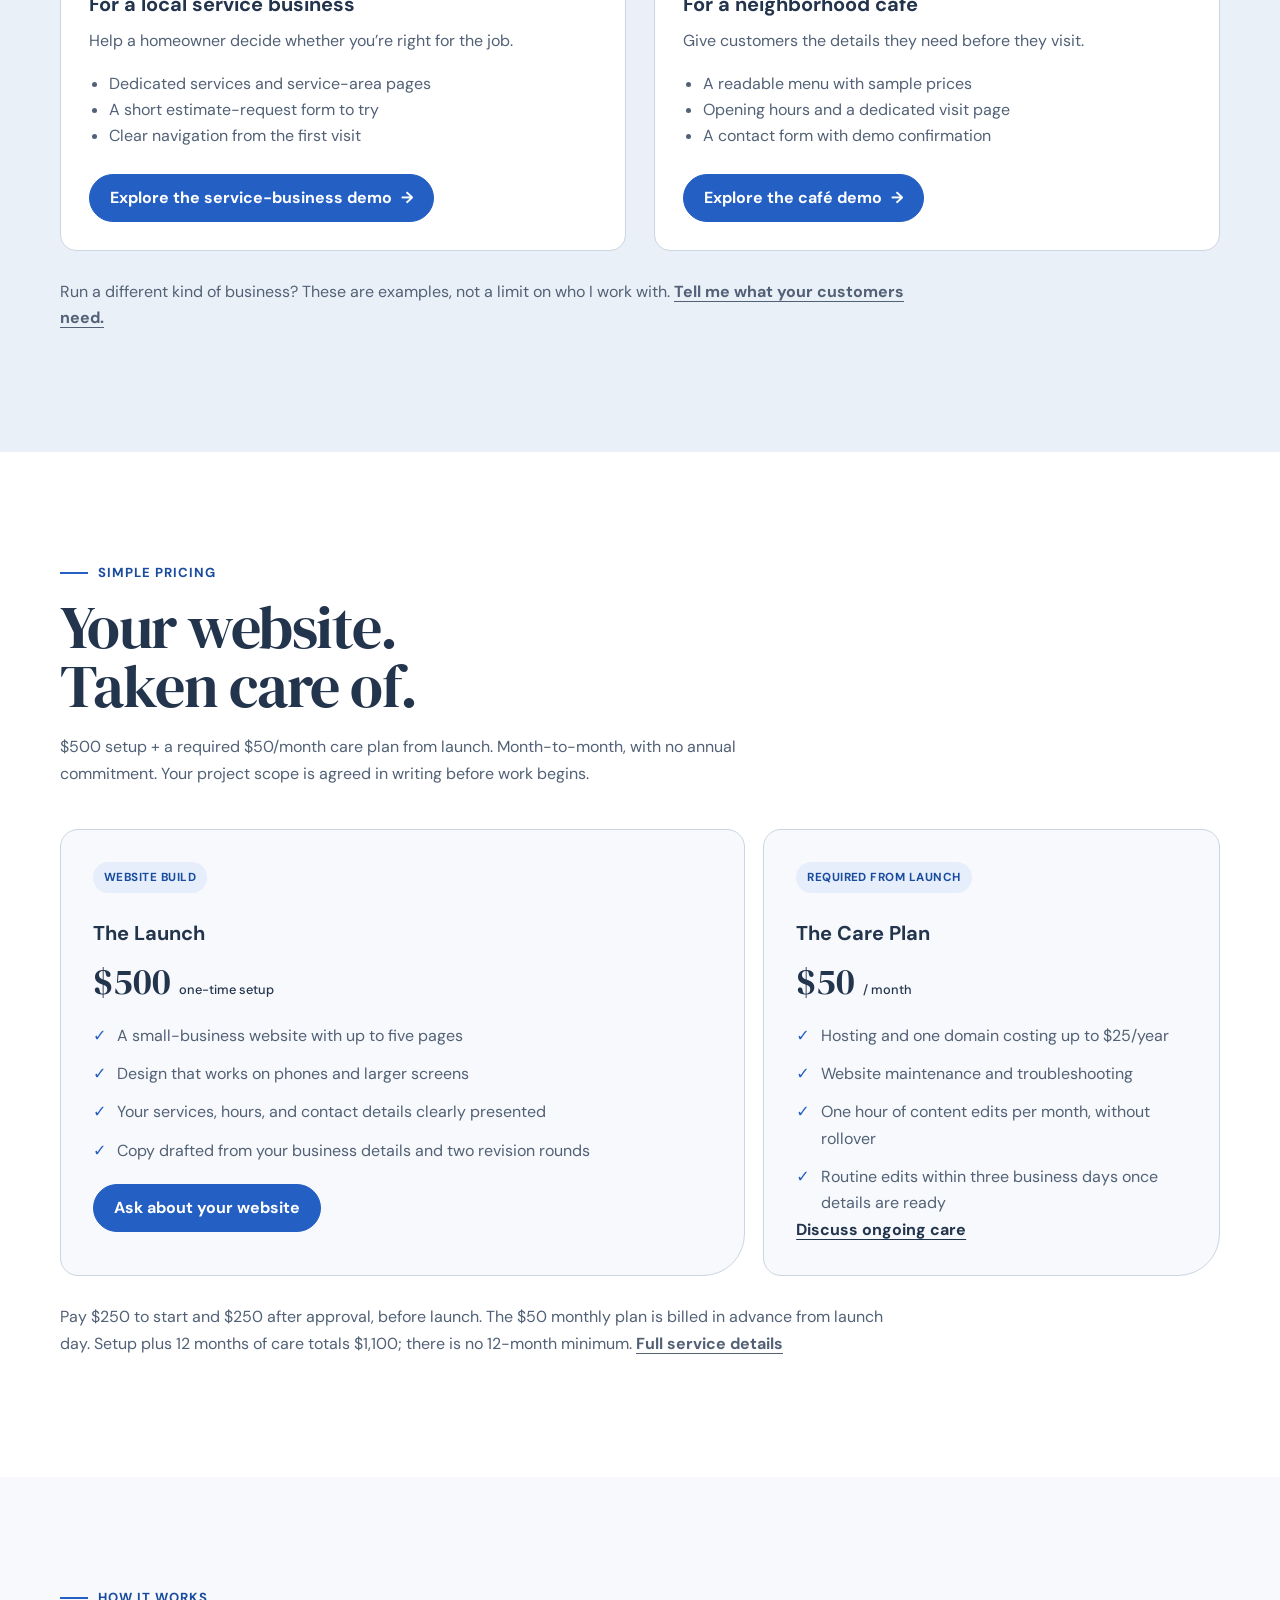
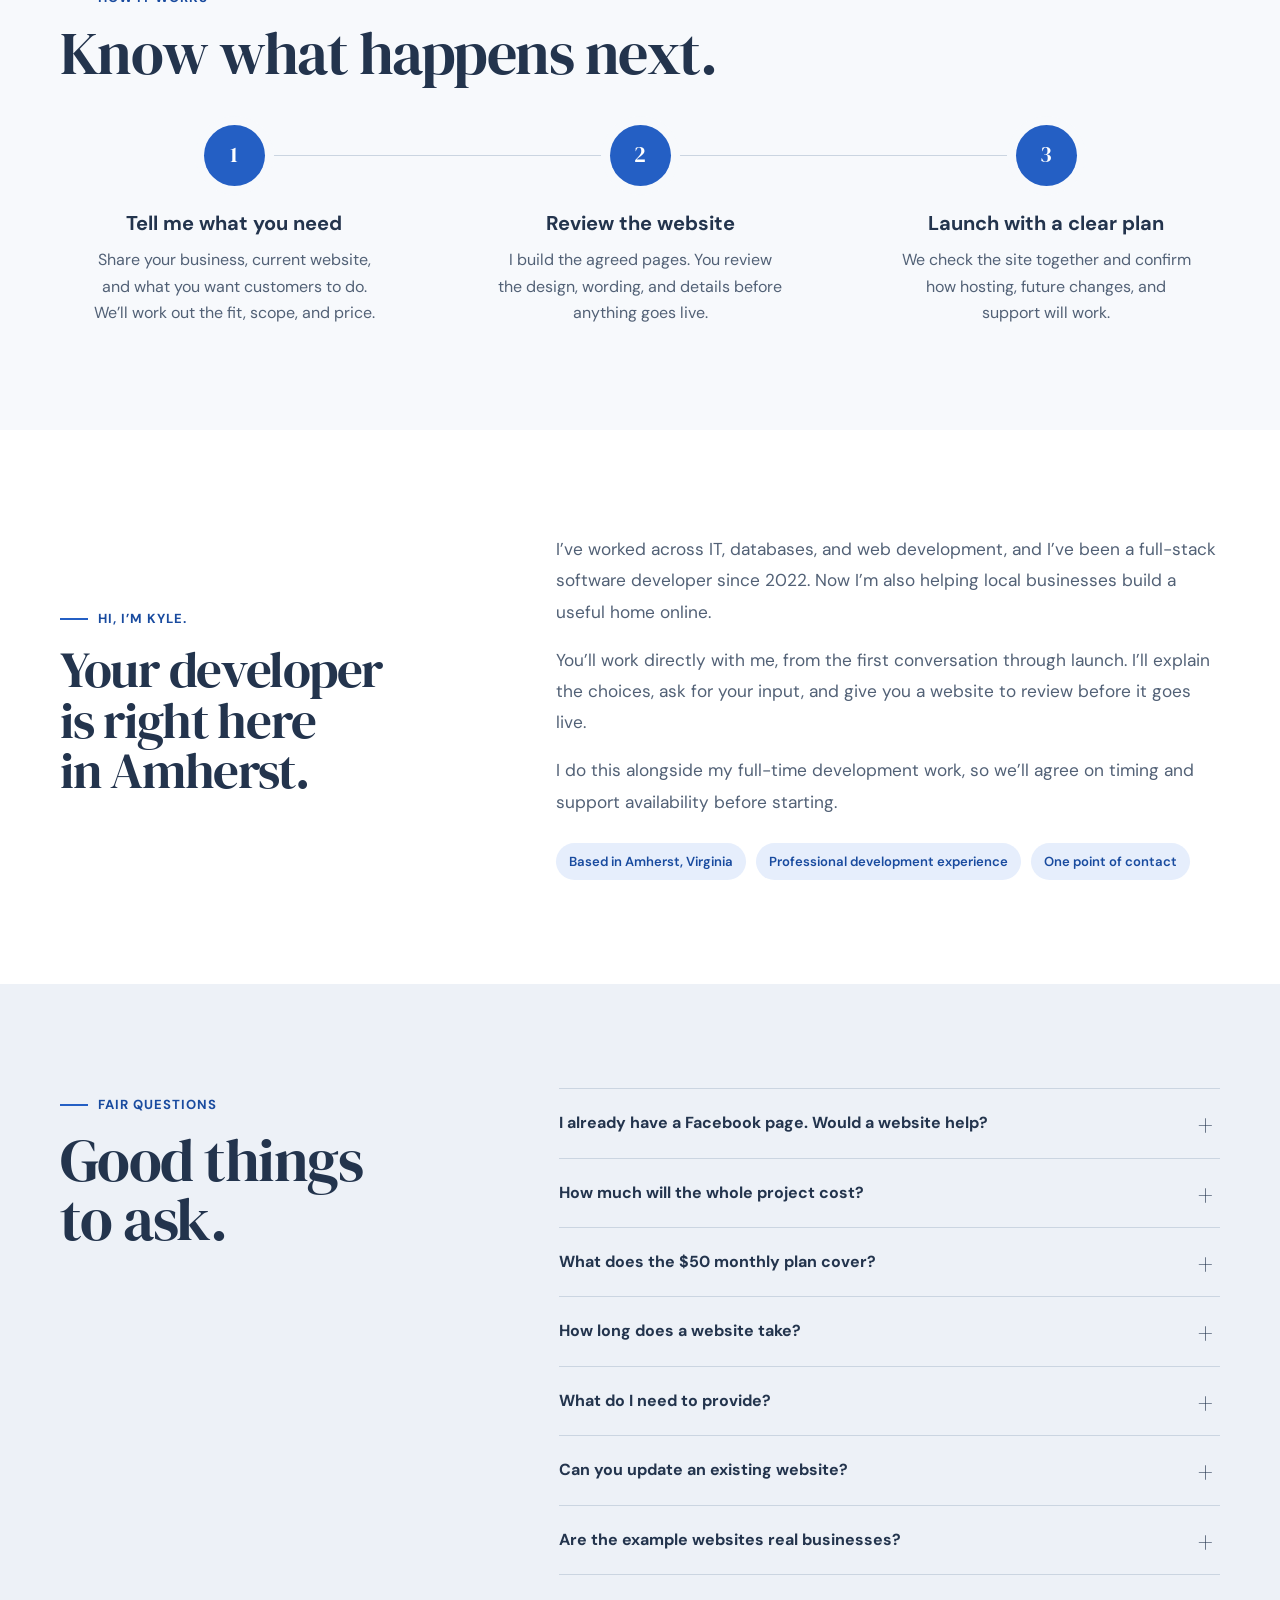
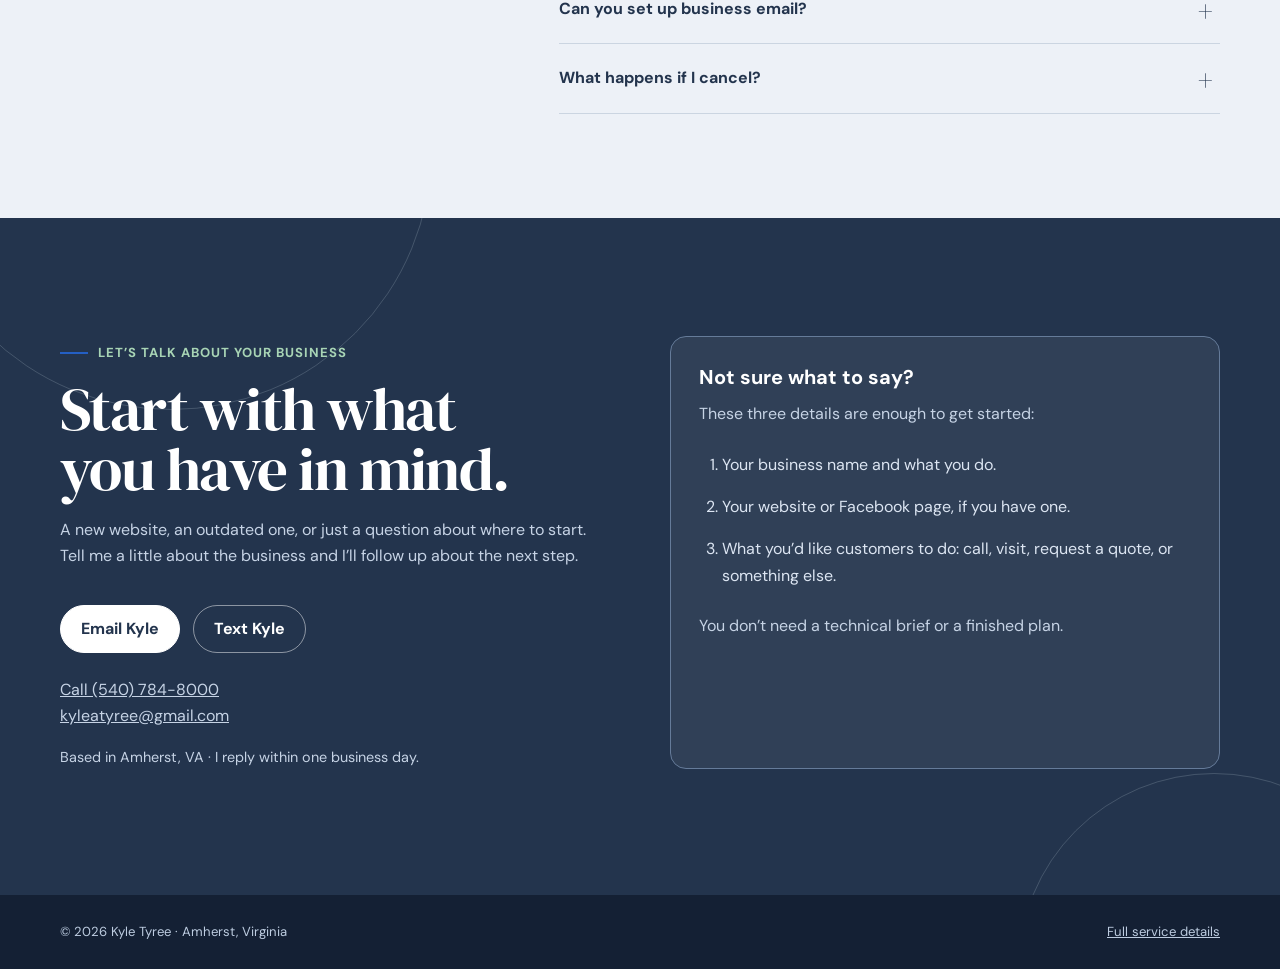
==== commit fda6bf4c: "Add slate and blue themes with a saved mode toggle" ====
--- a/index.html
+++ b/index.html
@@ -3,8 +3,8 @@
 <head>
 <meta charset="utf-8" />
 <meta name="viewport" content="width=device-width, initial-scale=1, viewport-fit=cover" />
-<meta name="color-scheme" content="light" />
-<meta name="theme-color" content="#f7faf6" />
+<meta name="color-scheme" content="light dark" />
+<meta name="theme-color" content="#f7f9fc" />
 <link rel="icon" href="/assets/favicon.svg" type="image/svg+xml" />
 <link rel="canonical" href="https://kyletyree.com/" />
 <meta property="og:title" content="Small-business websites | Kyle Tyree" />
@@ -16,6 +16,7 @@
 <link rel="preconnect" href="https://fonts.googleapis.com" />
 <link rel="preconnect" href="https://fonts.gstatic.com" crossorigin />
 <link href="https://fonts.googleapis.com/css2?family=DM+Sans:wght@400;500;600;700&family=DM+Serif+Display&display=swap" rel="stylesheet" />
+<script src="/assets/theme.js"></script>
 <link rel="stylesheet" href="/assets/site.css" />
 </head>
 <body>
@@ -23,6 +24,10 @@
 <nav class="site-nav" aria-label="Primary navigation">
 <div class="wrap nav-inner">
 <a class="brand" href="#top" aria-label="Back to top">KT</a>
+<button class="theme-toggle" type="button" aria-label="Dark mode" hidden>
+<svg class="theme-moon" width="20" height="20" viewBox="0 0 24 24" fill="none" stroke="currentColor" stroke-width="1.7" aria-hidden="true"><path d="M20.5 14A8.5 8.5 0 0 1 10 3.5 8.5 8.5 0 1 0 20.5 14Z"/></svg>
+<svg class="theme-sun" width="20" height="20" viewBox="0 0 24 24" fill="none" stroke="currentColor" stroke-width="1.7" stroke-linecap="round" aria-hidden="true"><circle cx="12" cy="12" r="4"/><path d="M12 2v2m0 16v2M2 12h2m16 0h2M5 5l1.5 1.5m11 11L19 19M5 19l1.5-1.5m11-11L19 5"/></svg>
+<span>Dark mode</span></button>
 <button class="menu-toggle" type="button" aria-expanded="false" aria-controls="nav-links" aria-label="Open navigation">
 <svg width="27" height="27" viewBox="0 0 24 24" fill="none" aria-hidden="true">
 <path d="M4 7h16M4 12h16M4 17h16" stroke="currentColor" stroke-width="2" stroke-linecap="round"/>
@@ -63,10 +68,10 @@
 </div>
 <div class="mountains" aria-hidden="true">
 <svg viewBox="0 0 1440 360" preserveAspectRatio="none">
-<path d="M0 174 170 76l83 64L420 36l183 152L783 74l164 129 189-115 304 136v136H0Z" fill="#c6dfe7"/>
-<path d="m0 221 210-97 114 82 183-103 191 137 173-100 180 119 176-87 213 99v89H0Z" fill="#83a99f"/>
-<path d="m0 275 166-68 123 66 164-86 164 107 164-91 173 94 195-89 291 106v46H0Z" fill="#2f614d"/>
-<path d="M0 323c218-44 380 19 571-8 208-30 306-16 442 5 158 24 298-3 427-18v58H0Z" fill="#1e3a2f"/>
+<path d="M0 174 170 76l83 64L420 36l183 152L783 74l164 129 189-115 304 136v136H0Z" fill="#cbd9ec"/>
+<path d="m0 221 210-97 114 82 183-103 191 137 173-100 180 119 176-87 213 99v89H0Z" fill="#91a8c7"/>
+<path d="m0 275 166-68 123 66 164-86 164 107 164-91 173 94 195-89 291 106v46H0Z" fill="#526e94"/>
+<path d="M0 323c218-44 380 19 571-8 208-30 306-16 442 5 158 24 298-3 427-18v58H0Z" fill="#23344d"/>
 </svg>
 </div>
 </section>
--- a/assets/site.css
+++ b/assets/site.css
@@ -1,16 +1,19 @@
 :root {
-      --cream: #f7faf6;
+      color-scheme: light;
+      --cream: #f7f9fc;
+      --deep: #23344d;
+      --on-accent: #fff;
       --paper: #ffffff;
-      --ink: #1e3a2f;
-      --muted: #52685f;
-      --green: #2f7d4f;
-      --green-dark: #245f3d;
-      --green-pale: #e3f0e6;
-      --sky: #dcebf2;
-      --sky-deep: #c4dee9;
-      --line: #c9d8cf;
-      --sand: #f2eadb;
-      --shadow: 0 18px 50px rgba(30, 58, 47, .10);
+      --ink: #23344d;
+      --muted: #526176;
+      --accent: #245fc4;
+      --accent-hover: #194b9f;
+      --accent-pale: #e6eefc;
+      --sky: #eaf0f8;
+      --sky-deep: #d6e2f2;
+      --line: #cbd5e1;
+      --sand: #edf1f7;
+      --shadow: 0 18px 50px rgba(24, 40, 65, .10);
       --serif: "DM Serif Display", Georgia, serif;
       --sans: "DM Sans", system-ui, sans-serif;
     }
@@ -37,13 +40,13 @@
       align-items: center;
       gap: 10px;
       margin: 0 0 15px;
-      color: var(--green-dark);
+      color: var(--accent-hover);
       font-size: .82rem;
       font-weight: 700;
       letter-spacing: .075em;
       text-transform: uppercase;
     }
-    .eyebrow::before { content: ""; width: 28px; height: 2px; background: var(--green); }
+    .eyebrow::before { content: ""; width: 28px; height: 2px; background: var(--accent); }
     h1, h2, h3, p { margin-top: 0; }
     h1, h2, h3 { text-wrap: balance; }
     h1, h2 { font-family: var(--serif); font-weight: 400; line-height: .98; letter-spacing: -.025em; }
@@ -58,7 +61,7 @@
       z-index: 20;
       top: 0;
       background: color-mix(in srgb, var(--cream) 91%, transparent);
-      border-bottom: 1px solid rgba(30, 58, 47, .11);
+      border-bottom: 1px solid var(--line);
       backdrop-filter: blur(14px);
     }
     .nav-inner { min-height: 74px; display: flex; align-items: center; justify-content: space-between; gap: 26px; }
@@ -78,7 +81,7 @@
     .nav-links a { position: relative; font-size: .91rem; font-weight: 600; text-decoration: none; }
     .nav-links a:not(.nav-cta)::after {
       content: ""; position: absolute; right: 0; bottom: -5px; left: 0; height: 2px;
-      background: var(--green); transform: scaleX(0); transform-origin: left; transition: transform .2s ease;
+      background: var(--accent); transform: scaleX(0); transform-origin: left; transition: transform .2s ease;
     }
     .nav-links a:hover::after, .nav-links a:focus-visible::after { transform: scaleX(1); }
     .nav-cta, .button {
@@ -88,24 +91,24 @@
       gap: 9px;
       min-height: 48px;
       padding: 12px 20px;
-      border: 1.5px solid var(--green);
+      border: 1.5px solid var(--accent);
       border-radius: 999px;
-      background: var(--green);
-      color: #fff;
+      background: var(--accent);
+      color: var(--on-accent);
       font-weight: 700;
       line-height: 1.2;
       text-decoration: none;
       transition: background .2s ease, border-color .2s ease, transform .2s ease;
     }
-    .button:hover, .nav-cta:hover { background: var(--green-dark); border-color: var(--green-dark); transform: translateY(-2px); }
-    .button.secondary { background: transparent; color: var(--ink); border-color: rgba(30, 58, 47, .36); }
-    .button.secondary:hover { background: #fff; border-color: var(--ink); }
+    .button:hover, .nav-cta:hover { background: var(--accent-hover); border-color: var(--accent-hover); transform: translateY(-2px); }
+    .button.secondary { background: transparent; color: var(--ink); border-color: var(--line); }
+    .button.secondary:hover { background: var(--paper); border-color: var(--ink); }
     .menu-toggle { display: none; border: 0; background: transparent; color: var(--ink); padding: 8px; }
 
     .hero { position: relative; min-height: 790px; display: grid; align-items: center; padding: 96px 0 210px; overflow: hidden; }
     .hero-copy { position: relative; z-index: 3; }
     .hero-actions { display: flex; flex-wrap: wrap; gap: 12px; margin-top: 32px; }
-    .hero-note { display: flex; align-items: center; gap: 11px; margin-top: 28px; color: var(--green-dark); font-size: .92rem; font-weight: 600; }
+    .hero-note { display: flex; align-items: center; gap: 11px; margin-top: 28px; color: var(--accent-hover); font-size: .92rem; font-weight: 600; }
     .hero-note svg { width: 20px; }
     .mountains { position: absolute; right: 0; bottom: 0; left: 0; height: 345px; }
     .mountains svg { width: 100%; height: 100%; }
@@ -122,24 +125,24 @@
       border-radius: 18px 18px 42px 18px;
       background: var(--cream);
     }
-    .package.featured { transform: translateY(-12px); background: var(--ink); border-color: var(--ink); color: #fff; box-shadow: var(--shadow); }
-    .package.featured p, .package.featured li { color: #dce8e1; }
-    .package-tag { align-self: flex-start; margin-bottom: 28px; padding: 6px 11px; border-radius: 999px; background: var(--green-pale); color: var(--green-dark); font-size: .73rem; font-weight: 700; letter-spacing: .04em; text-transform: uppercase; }
-    .package.featured .package-tag { background: #d7eccf; color: #163d27; }
+    .package.featured { transform: translateY(-12px); background: var(--deep); border-color: var(--deep); color: #fff; box-shadow: var(--shadow); }
+    .package.featured p, .package.featured li { color: #dce5f2; }
+    .package-tag { align-self: flex-start; margin-bottom: 28px; padding: 6px 11px; border-radius: 999px; background: var(--accent-pale); color: var(--accent-hover); font-size: .73rem; font-weight: 700; letter-spacing: .04em; text-transform: uppercase; }
+    .package.featured .package-tag { background: #dbeafe; color: #173d75; }
     .price { margin: 5px 0 23px; color: var(--ink); font-family: var(--serif); font-size: 2.3rem; line-height: 1; }
     .featured .price { color: #fff; }
     .price small { font-family: var(--sans); font-size: .8rem; font-weight: 500; }
     .package ul { display: grid; gap: 12px; margin: 0; padding: 0; list-style: none; }
     .package li { display: flex; gap: 11px; color: var(--muted); }
-    .package li::before { content: "✓"; color: var(--green); font-weight: 800; }
-    .package.featured li::before { color: #9ed09e; }
+    .package li::before { content: "✓"; color: var(--accent); font-weight: 800; }
+    .package.featured li::before { color: #9cc5ff; }
     .package .fine { margin-top: auto; padding-top: 28px; font-size: .82rem; }
 
     .how { background: var(--cream); }
     .steps { position: relative; display: grid; grid-template-columns: repeat(3, 1fr); gap: 58px; }
     .steps::before { content: ""; position: absolute; top: 30px; right: 15%; left: 15%; height: 1px; background: var(--line); }
     .step { position: relative; text-align: center; }
-    .step-num { position: relative; z-index: 1; width: 61px; height: 61px; display: grid; place-items: center; margin: 0 auto 25px; border-radius: 50%; background: var(--green); color: #fff; font-family: var(--serif); font-size: 1.4rem; box-shadow: 0 0 0 9px var(--cream); }
+    .step-num { position: relative; z-index: 1; width: 61px; height: 61px; display: grid; place-items: center; margin: 0 auto 25px; border-radius: 50%; background: var(--accent); color: var(--on-accent); font-family: var(--serif); font-size: 1.4rem; box-shadow: 0 0 0 9px var(--cream); }
     .step p { margin: 0 auto; max-width: 290px; }
 
     .about { background: var(--paper); }
@@ -147,32 +150,32 @@
 
     .about-copy p { max-width: 700px; font-size: 1.08rem; line-height: 1.8; }
     .about-facts { display: flex; flex-wrap: wrap; gap: 10px; margin-top: 25px; }
-    .about-facts span { padding: 8px 13px; border-radius: 999px; background: var(--green-pale); color: var(--green-dark); font-size: .82rem; font-weight: 600; }
+    .about-facts span { padding: 8px 13px; border-radius: 999px; background: var(--accent-pale); color: var(--accent-hover); font-size: .82rem; font-weight: 600; }
 
     .faq { background: var(--sand); }
     .faq-layout { display: grid; grid-template-columns: .58fr 1fr; gap: clamp(45px, 9vw, 120px); }
-    .faq-list { border-top: 1px solid rgba(30,58,47,.3); }
-    details { border-bottom: 1px solid rgba(30,58,47,.3); }
+    .faq-list { border-top: 1px solid var(--line); }
+    details { border-bottom: 1px solid var(--line); }
     summary { position: relative; padding: 23px 46px 23px 0; cursor: pointer; list-style: none; font-weight: 700; line-height: 1.4; }
     summary::-webkit-details-marker { display: none; }
     summary::after { content: "+"; position: absolute; right: 7px; top: 18px; font-family: var(--serif); font-size: 1.7rem; font-weight: 400; transition: transform .2s ease; }
     details[open] summary::after { transform: rotate(45deg); }
     details p { margin: -4px 48px 21px 0; }
 
-    .contact { position: relative; overflow: hidden; padding: 118px 0 126px; background: var(--ink); color: #fff; text-align: center; }
+    .contact { position: relative; overflow: hidden; padding: 118px 0 126px; background: var(--deep); color: #fff; text-align: center; }
     .contact::before, .contact::after { content: ""; position: absolute; border: 1px solid rgba(220,235,242,.18); border-radius: 50%; }
     .contact::before { width: 520px; height: 520px; top: -330px; left: -90px; }
     .contact::after { width: 390px; height: 390px; right: -130px; bottom: -270px; }
     .contact .wrap { position: relative; z-index: 1; }
     .contact h2 { font-size: clamp(3.8rem, 7vw, 6.5rem); }
-    .contact p { color: #c8d9d0; }
+    .contact p { color: #c6d3e5; }
     .contact-actions { display: flex; justify-content: center; flex-wrap: wrap; gap: 13px; margin: 35px 0 24px; }
-    .contact .button { background: #fff; border-color: #fff; color: var(--ink); }
+    .contact .button { background: #fff; border-color: #fff; color: var(--deep); }
     .contact .button:hover { background: var(--sky); border-color: var(--sky); }
     .contact .button.secondary { background: transparent; border-color: rgba(255,255,255,.48); color: #fff; }
     .contact .button.secondary:hover { background: rgba(255,255,255,.1); border-color: #fff; }
     .contact-note { margin: 0; font-size: .9rem; }
-    footer { padding: 26px 0; background: #142b22; color: #bfd1c7; }
+    footer { padding: 26px 0; background: #142034; color: #bdcce0; }
     .footer-inner { display: flex; justify-content: space-between; gap: 24px; font-size: .82rem; }
 
     :focus-visible { outline: 3px solid #e6a34f; outline-offset: 4px; }
@@ -203,7 +206,7 @@
         padding: 12px 15px 18px;
         background: var(--cream);
         border-bottom: 1px solid var(--line);
-        box-shadow: 0 14px 30px rgba(30,58,47,.08);
+        box-shadow: 0 14px 30px rgba(24,40,65,.08);
       }
       .nav-links.open { display: grid; }
       .nav-links a { padding: 12px 10px; }
@@ -242,23 +245,23 @@
       *, *::before, *::after { transition-duration: .01ms !important; }
     }
   
-    .skip-link { position: absolute; left: 16px; top: -100px; z-index: 30; background: white; padding: 12px; }
+    .skip-link { position: absolute; left: 16px; top: -100px; z-index: 30; background: var(--paper); padding: 12px; }
     .skip-link:focus { top: 10px; }
     .hero { min-height: auto; padding: 76px 0 150px; }
     .hero-layout { display: grid; grid-template-columns: 1.3fr .7fr; gap: 64px; align-items: center; }
     h1 { font-size: clamp(3.1rem, 5.4vw, 5rem); line-height: 1.04; }
     .mountains { height: 145px; }
-    .hero-card { background: white; border: 1px solid var(--line); padding: 26px; border-radius: 18px; box-shadow: var(--shadow); }
+    .hero-card { background: var(--paper); border: 1px solid var(--line); padding: 26px; border-radius: 18px; box-shadow: var(--shadow); }
     .hero-card .portrait { width: 100%; height: 260px; object-fit: cover; object-position: 50% 48%; border-radius: 12px; margin-bottom: 22px; }
     .hero-card h2 { font-family: var(--sans); font-size: 1.35rem; letter-spacing: 0; }
     .hero-card p { margin-bottom: 8px; }
-    .benefits { background: var(--ink); color: white; padding: 30px 0; }
+    .benefits { background: var(--deep); color: white; padding: 30px 0; }
     .benefit-grid { display: grid; grid-template-columns: repeat(3,1fr); gap: 35px; }
     .benefits h2 { font-family: var(--sans); font-size: 1.08rem; line-height: 1.4; letter-spacing: 0; margin-bottom: 6px; }
-    .benefits p { color: #dce8e1; font-size: .95rem; margin: 0; }
+    .benefits p { color: #dce5f2; font-size: .95rem; margin: 0; }
     .demo { background: var(--sky); }
     .demo-cards { display: grid; grid-template-columns: 1fr 1fr; gap: 28px; }
-    .demo-card { border-radius: 16px; background: white; overflow: hidden; border: 1px solid var(--line); }
+    .demo-card { border-radius: 16px; background: var(--paper); overflow: hidden; border: 1px solid var(--line); }
     .demo-visual { display: grid; grid-template-columns: 1.2fr .8fr; min-height: 230px; align-items: center; padding: 30px; gap: 16px; background: #f6f7f3; color: #192f35; }
     .demo-visual.cafe-preview { background: #fcf8ee; color: #392c22; }
     .demo-visual h3 { font-size: 1.8rem; }
@@ -277,9 +280,9 @@
     .contact-grid { display: grid; grid-template-columns: 1fr 1fr; gap: 60px; text-align: left; }
     .contact h2 { font-size: clamp(2.8rem,4.8vw,4.6rem); }
     .contact-actions { justify-content: flex-start; }
-    .contact-steps { padding: 28px; background: rgba(255,255,255,.06); border: 1px solid #71877c; border-radius: 16px; }
+    .contact-steps { padding: 28px; background: rgba(255,255,255,.06); border: 1px solid #657b99; border-radius: 16px; }
     .contact-steps h3 { color: white; }
-    .contact-steps ol { padding-left: 23px; color: #dce8e1; }
+    .contact-steps ol { padding-left: 23px; color: #dce5f2; }
     .contact-steps li { padding: 8px 0; }
     .text-link { font-weight: 700; text-underline-offset: 4px; }
     @media(max-width: 860px) {
@@ -309,3 +312,58 @@
 .service-document section { margin-top: 48px; padding-top: 32px; border-top: 1px solid var(--line); }
 .service-document h2 { font-size: clamp(2rem, 4vw, 2.8rem); line-height: 1.15; }
 .service-document li { margin-bottom: 12px; color: var(--muted); }
+
+html[data-theme="dark"] {
+  color-scheme: dark;
+  --cream: #101722;
+  --paper: #192332;
+  --ink: #eef3fb;
+  --muted: #b6c3d6;
+  --accent: #8bb8ff;
+  --accent-hover: #b0d0ff;
+  --accent-pale: #243752;
+  --sky: #141e2c;
+  --line: #36465d;
+  --sand: #1b2534;
+  --deep: #17253b;
+  --on-accent: #10213c;
+  --shadow: 0 18px 50px rgba(0, 0, 0, .22);
+}
+html[data-theme="dark"] .mountains path:nth-child(1) { fill: #33455f; }
+html[data-theme="dark"] .mountains path:nth-child(2) { fill: #2a3b54; }
+html[data-theme="dark"] .mountains path:nth-child(3) { fill: #20314a; }
+html[data-theme="dark"] .mountains path:nth-child(4) { fill: var(--deep); }
+html[data-theme="dark"] .package.featured { border-color: #536f95; }
+.theme-toggle {
+  display: inline-flex;
+  align-items: center;
+  justify-content: center;
+  gap: 8px;
+  flex-shrink: 0;
+  min-height: 44px;
+  padding: 10px 13px;
+  border: 1px solid var(--line);
+  border-radius: 999px;
+  background: var(--paper);
+  color: var(--ink);
+  font: 600 .8rem var(--sans);
+  cursor: pointer;
+}
+.theme-toggle:hover { background: var(--accent-pale); border-color: var(--accent); }
+.theme-toggle[hidden], .theme-sun { display: none; }
+html[data-theme="dark"] .theme-moon { display: none; }
+html[data-theme="dark"] .theme-sun { display: block; }
+@media (min-width: 761px) { .theme-toggle { order: 2; } }
+@media (max-width: 1000px) {
+  .theme-toggle span { display: none; }
+  .theme-toggle { width: 44px; padding: 10px; }
+  .nav-inner { gap: 16px; }
+  .nav-links { gap: 18px; }
+}
+@media (max-width: 760px) {
+  .theme-toggle { margin-left: auto; }
+  .menu-toggle { margin-left: 0; }
+  .nav-links { gap: 0; }
+}
+
+html[data-theme="dark"] .contact .button:not(.secondary):hover { background: #eaf0f8; border-color: #eaf0f8; }
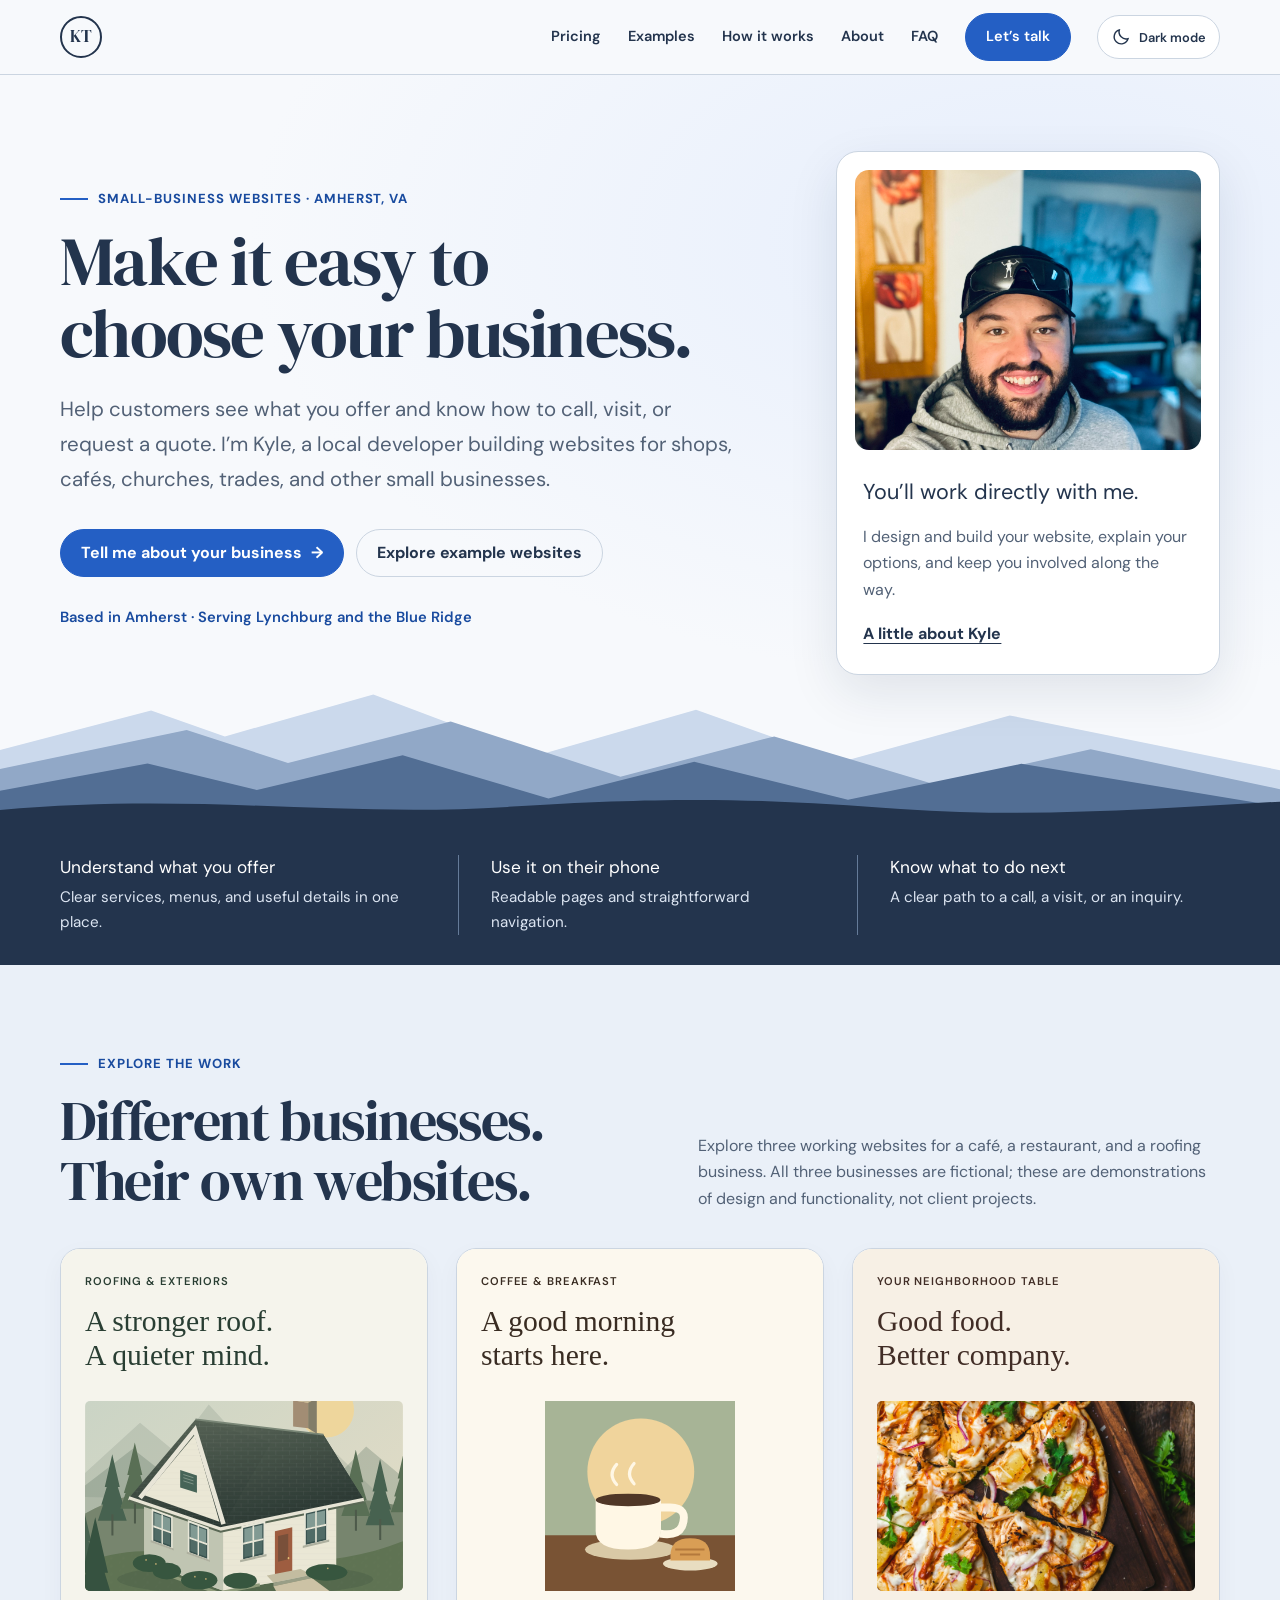
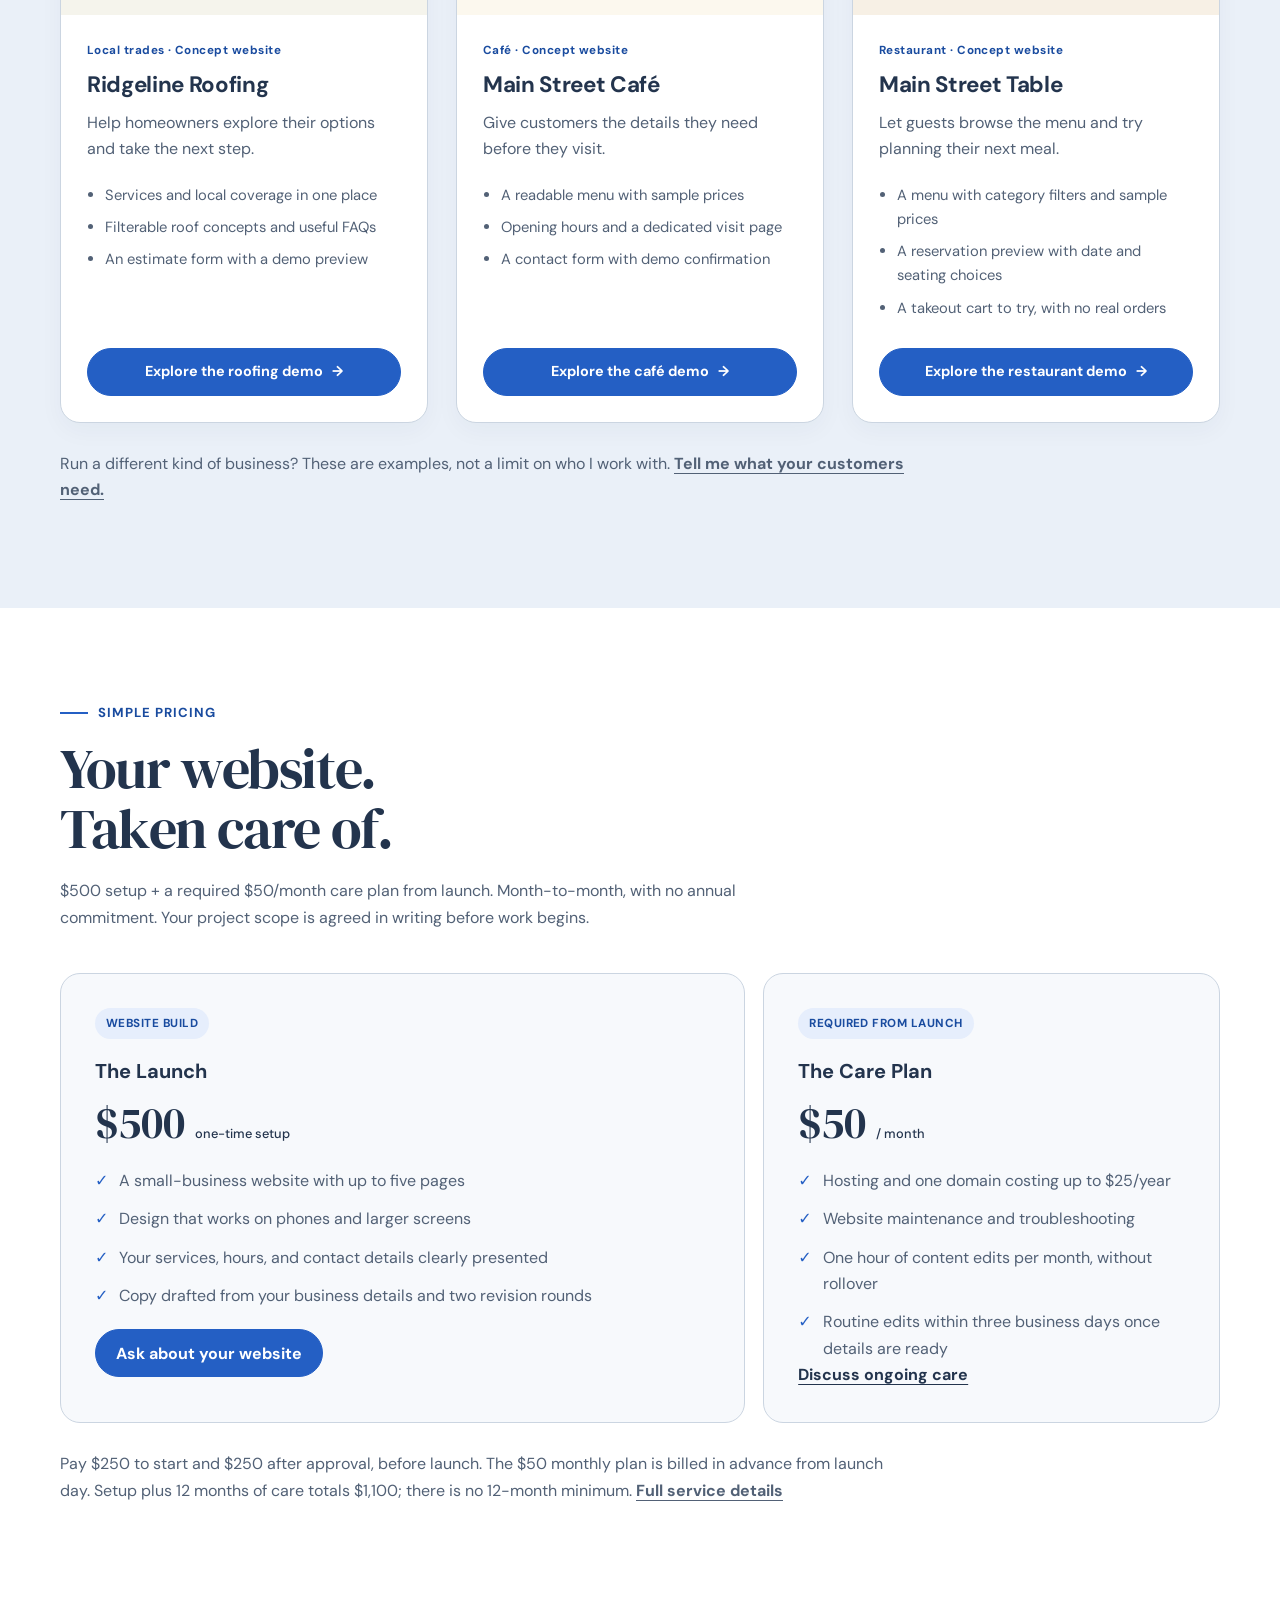
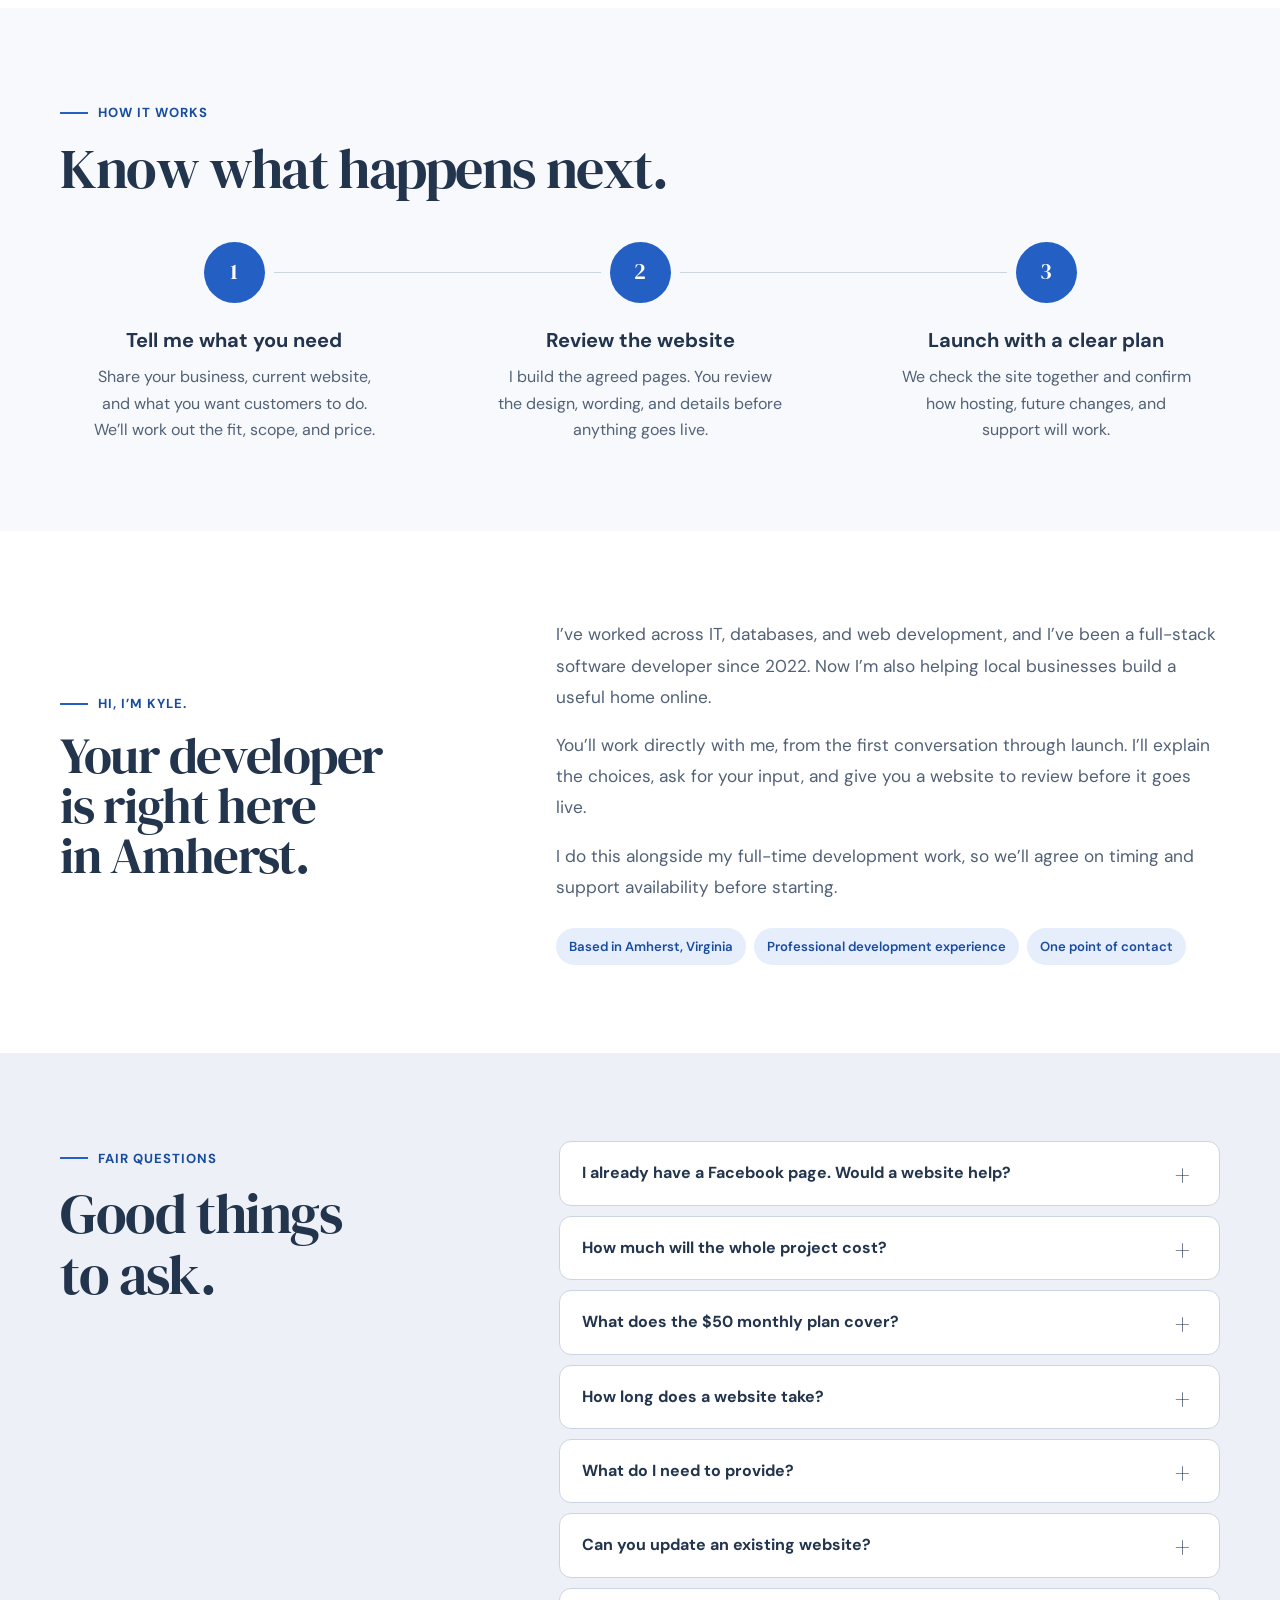
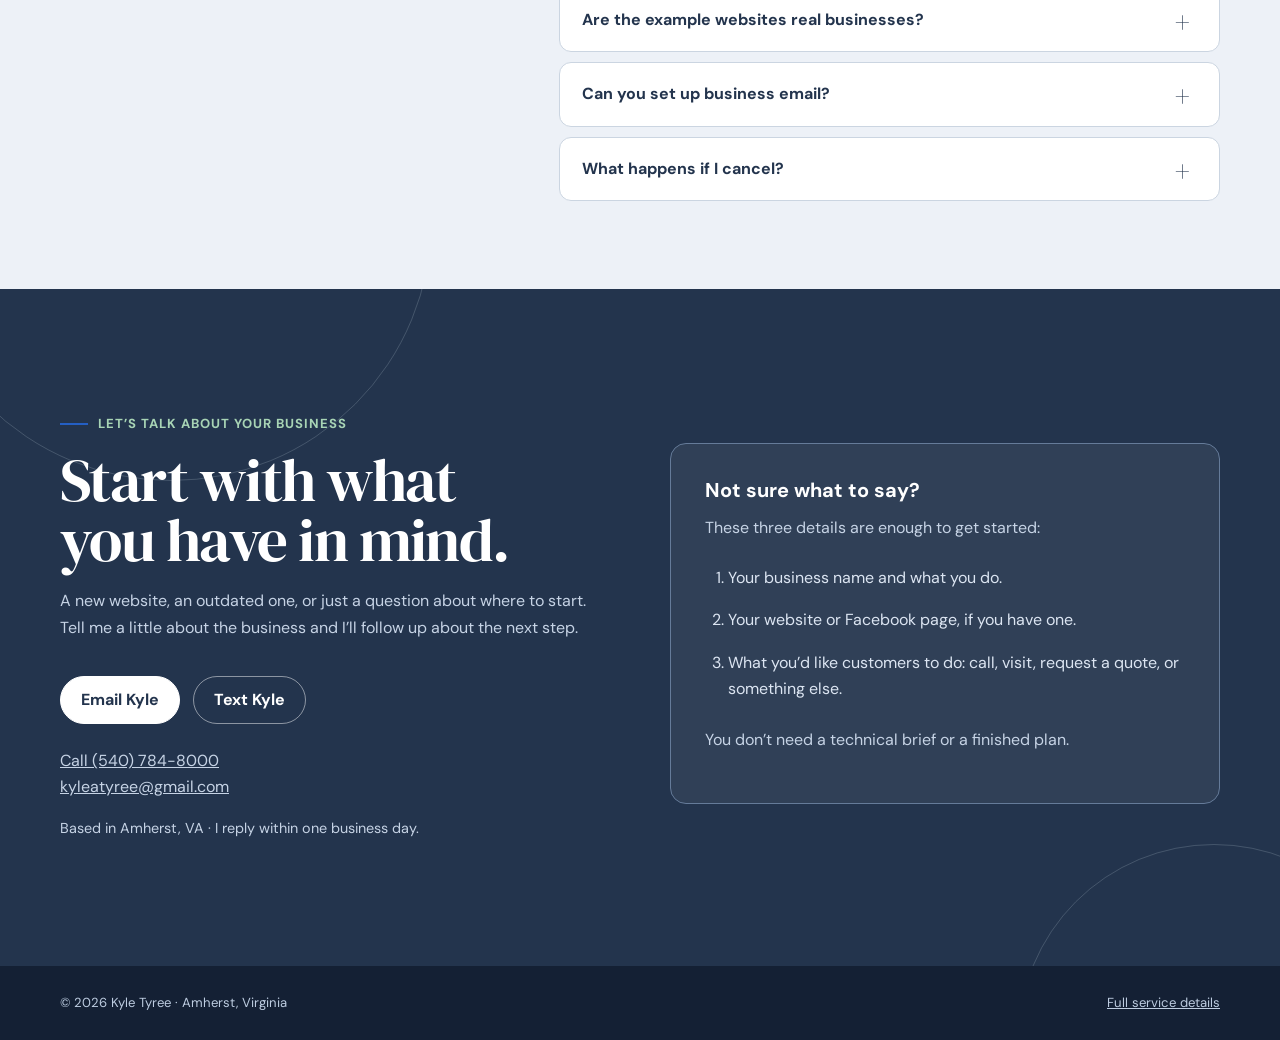
==== commit e7c94b36: "Polish portfolio and feature three deployed demos" ====
--- a/index.html
+++ b/index.html
@@ -5,7 +5,7 @@
 <meta name="viewport" content="width=device-width, initial-scale=1, viewport-fit=cover" />
 <meta name="color-scheme" content="light dark" />
 <meta name="theme-color" content="#f7f9fc" />
-<link rel="icon" href="/assets/favicon.svg" type="image/svg+xml" />
+<link rel="icon" href="/assets/favicon.svg?v=slate-blue-1" type="image/svg+xml" />
 <link rel="canonical" href="https://kyletyree.com/" />
 <meta property="og:title" content="Small-business websites | Kyle Tyree" />
 <meta property="og:description" content="Help customers understand your business and take the next step. Websites by a developer in Amherst, Virginia." />
@@ -16,8 +16,8 @@
 <link rel="preconnect" href="https://fonts.googleapis.com" />
 <link rel="preconnect" href="https://fonts.gstatic.com" crossorigin />
 <link href="https://fonts.googleapis.com/css2?family=DM+Sans:wght@400;500;600;700&family=DM+Serif+Display&display=swap" rel="stylesheet" />
-<script src="/assets/theme.js"></script>
-<link rel="stylesheet" href="/assets/site.css" />
+<script src="/assets/theme.js?v=slate-blue-1"></script>
+<link rel="stylesheet" href="/assets/site.css?v=slate-blue-1" />
 </head>
 <body>
 <a class="skip-link" href="#top">Skip to content</a>
@@ -96,44 +96,34 @@
 <div class="section-head">
 <p class="eyebrow">Explore the work</p>
 <h2>Different businesses.<br>Their own websites.</h2>
-<p>Browse two complete, five-page examples. Both businesses are fictional; these are demonstrations of design and functionality, not client projects.</p>
+<p>Explore three working websites for a café, a restaurant, and a roofing business. All three businesses are fictional; these are demonstrations of design and functionality, not client projects.</p>
 </div>
 <div class="demo-cards">
 <article class="demo-card">
-<div class="demo-visual">
-<div>
-<span>Ridgeline Home Services</span>
-<h3>Make room for a shorter to-do list.</h3>
-</div>
-<svg viewBox="0 0 480 480" role="img" aria-label="Illustration of a home with a repaired porch">
-<rect width="480" height="480" fill="#dce8df"/>
-<circle cx="367" cy="99" r="51" fill="#eab66c"/>
-<path d="M0 307 99 238l75 52 91-76 215 120v146H0Z" fill="#9cb7a7"/>
-<path d="M66 226 234 92l173 134" fill="#233e43"/>
-<path d="M95 222h280v183H95z" fill="#f7f2df"/>
-<path d="M220 277h70v128h-70z" fill="#bd552c"/>
-<path d="M127 253h58v64h-58zm176 0h43v64h-43z" fill="#86b3bc"/>
-<path d="M91 354h290v14H91zm-6 51h305v18H85z" fill="#233e43"/>
-<path d="M106 353v53m85-53v53m111-53v53m63-53v53" stroke="#233e43" stroke-width="9"/>
-<path d="M0 448h480v32H0z" fill="#496f5c"/>
-</svg>
+<div class="demo-visual roofing-preview">
+<div>
+<span>Roofing &amp; exteriors</span>
+<h3>A stronger roof. A quieter mind.</h3>
+</div>
+<img src="/assets/demo-roofing.svg" alt="Illustrated ivory house with a green shingle roof among mountain foothills" width="1100" height="960" loading="lazy" />
 </div>
 <div class="demo-card-copy">
-<h3>For a local service business</h3>
-<p>Help a homeowner decide whether you’re right for the job.</p>
+<p class="demo-category">Local trades · Concept website</p>
+<h3>Ridgeline Roofing</h3>
+<p>Help homeowners explore their options and take the next step.</p>
 <ul>
-<li>Dedicated services and service-area pages</li>
-<li>A short estimate-request form to try</li>
-<li>Clear navigation from the first visit</li>
+<li>Services and local coverage in one place</li>
+<li>Filterable roof concepts and useful FAQs</li>
+<li>An estimate form with a demo preview</li>
 </ul>
-<a class="button" href="/demos/home-services/">Explore the service-business demo <span aria-hidden="true">→</span>
+<a class="button" href="https://roofing.kyletyree.com/">Explore the roofing demo <span aria-hidden="true">→</span>
 </a>
 </div>
 </article>
 <article class="demo-card">
 <div class="demo-visual cafe-preview">
 <div>
-<span>Main Street Café</span>
+<span>Coffee &amp; breakfast</span>
 <h3>A good morning starts here.</h3>
 </div>
 <svg viewBox="0 0 480 480" role="img" aria-label="Illustration of coffee and a biscuit on a café table">
@@ -151,14 +141,36 @@
 </svg>
 </div>
 <div class="demo-card-copy">
-<h3>For a neighborhood café</h3>
+<p class="demo-category">Café · Concept website</p>
+<h3>Main Street Café</h3>
 <p>Give customers the details they need before they visit.</p>
 <ul>
 <li>A readable menu with sample prices</li>
 <li>Opening hours and a dedicated visit page</li>
 <li>A contact form with demo confirmation</li>
 </ul>
-<a class="button" href="/demos/cafe/">Explore the café demo <span aria-hidden="true">→</span>
+<a class="button" href="https://cafe.kyletyree.com/">Explore the café demo <span aria-hidden="true">→</span>
+</a>
+</div>
+</article>
+<article class="demo-card">
+<div class="demo-visual restaurant-preview">
+<div>
+<span>Your neighborhood table</span>
+<h3>Good food. Better company.</h3>
+</div>
+<img src="/assets/demo-restaurant.jpg" alt="Pizza with chicken, pineapple, red onion, and herbs on a wooden board" width="1600" height="2000" loading="lazy" />
+</div>
+<div class="demo-card-copy">
+<p class="demo-category">Restaurant · Concept website</p>
+<h3>Main Street Table</h3>
+<p>Let guests browse the menu and try planning their next meal.</p>
+<ul>
+<li>A menu with category filters and sample prices</li>
+<li>A reservation preview with date and seating choices</li>
+<li>A takeout cart to try, with no real orders</li>
+</ul>
+<a class="button" href="https://restaurant.kyletyree.com/">Explore the restaurant demo <span aria-hidden="true">→</span>
 </a>
 </div>
 </article>
--- a/assets/site.css
+++ b/assets/site.css
@@ -260,17 +260,24 @@
     .benefits h2 { font-family: var(--sans); font-size: 1.08rem; line-height: 1.4; letter-spacing: 0; margin-bottom: 6px; }
     .benefits p { color: #dce5f2; font-size: .95rem; margin: 0; }
     .demo { background: var(--sky); }
-    .demo-cards { display: grid; grid-template-columns: 1fr 1fr; gap: 28px; }
-    .demo-card { border-radius: 16px; background: var(--paper); overflow: hidden; border: 1px solid var(--line); }
-    .demo-visual { display: grid; grid-template-columns: 1.2fr .8fr; min-height: 230px; align-items: center; padding: 30px; gap: 16px; background: #f6f7f3; color: #192f35; }
+    .demo-cards { display: grid; grid-template-columns: repeat(3, minmax(0, 1fr)); gap: 28px; }
+    .demo-card { display: flex; flex-direction: column; border-radius: 16px; background: var(--paper); overflow: hidden; border: 1px solid var(--line); }
+    .demo-visual { display: grid; grid-template-columns: 1fr; grid-template-rows: 115px 190px; align-items: center; padding: 30px; gap: 16px; background: #f6f7f3; color: #192f35; }
     .demo-visual.cafe-preview { background: #fcf8ee; color: #392c22; }
     .demo-visual h3 { font-size: 1.8rem; }
     .cafe-preview h3 { font-family: Georgia,serif; font-weight: 400; }
     .demo-visual span { display: block; font-size: .73rem; text-transform: uppercase; letter-spacing: .06em; margin-bottom: 14px; }
-    .demo-visual svg { width: 100%; border-radius: 5px; }
-    .demo-card-copy { padding: 28px; }
+    .demo-visual svg, .demo-visual img { width: 100%; height: 190px; object-fit: cover; border-radius: 5px; }
+    .demo-visual.roofing-preview { background: #f5f4ec; color: #293e33; }
+    .roofing-preview h3, .restaurant-preview h3 { font-family: Georgia, serif; font-weight: 400; }
+    .demo-visual.restaurant-preview { background: #f7f0e5; color: #412d26; }
+    .demo-card-copy { display: flex; flex-direction: column; flex: 1; padding: 28px; }
     .demo-card-copy ul { padding-left: 20px; color: var(--muted); }
-    .demo-card-copy .button { margin-top: 8px; }
+    .demo-card-copy .button { margin-top: auto; align-self: flex-start; }
+    @media(max-width: 960px) {
+      .demo-cards { grid-template-columns: 1fr; }
+      .demo-visual { grid-template-columns: 1.2fr .8fr; grid-template-rows: auto; }
+    }
     .package-grid { grid-template-columns: 1.2fr .8fr; }
     .package { min-height: auto; }
     .package .button { margin-top: 20px; align-self: flex-start; }
@@ -367,3 +374,65 @@
 }
 
 html[data-theme="dark"] .contact .button:not(.secondary):hover { background: #eaf0f8; border-color: #eaf0f8; }
+
+/* Portfolio refinements: preserve the existing palette and responsive layout. */
+.hero { background: radial-gradient(ellipse at 82% 22%, var(--accent-pale), transparent 54%); }
+.hero-layout { gap: clamp(36px, 5vw, 64px); }
+.hero-card { padding: 18px; border-radius: 22px; }
+.hero-card .portrait { height: 280px; border-radius: 14px; }
+.hero-card > div { padding: 6px 8px 8px; }
+.hero-card h2 { line-height: 1.3; }
+.hero-card .text-link { display: inline-block; margin-top: 10px; }
+.benefit-grid > div + div { border-left: 1px solid #657b99; padding-left: 32px; }
+.section { padding: 88px 0; }
+.section-head h2, .faq-layout > div > h2 { font-size: clamp(2.5rem, 4.4vw, 4rem); line-height: 1.08; }
+.demo .section-head { display: grid; grid-template-columns: 1.1fr 1fr; gap: 16px 64px; align-items: end; max-width: none; margin-bottom: 36px; }
+.demo .section-head .eyebrow { grid-column: 1 / -1; margin-bottom: 0; }
+.demo .section-head h2, .demo .section-head > p:last-child { margin-bottom: 0; }
+.demo-card { border-radius: 20px; box-shadow: 0 8px 24px rgba(24, 40, 65, .04); }
+.demo-card:hover, .demo-card:focus-within { border-color: var(--accent); }
+.demo-visual { padding: 24px; gap: 18px; grid-template-rows: 110px 190px; }
+.demo-visual h3 { font-size: 1.85rem; line-height: 1.14; }
+.demo-visual span { font-size: .7rem; font-weight: 600; letter-spacing: .08em; }
+.demo-card-copy { padding: 26px; }
+.demo-category { color: var(--accent-hover); font-size: .73rem; font-weight: 700; letter-spacing: .04em; margin-bottom: 10px; }
+.demo-card-copy h3 { font-size: 1.4rem; letter-spacing: -.015em; }
+.demo-card-copy > p:not(.demo-category) { margin-bottom: 8px; }
+.demo-card-copy ul { margin: 12px 0 28px; padding-left: 18px; font-size: .92rem; }
+.demo-card-copy li + li { margin-top: 8px; }
+.demo-card-copy .button { width: 100%; font-size: .9rem; }
+.package { border-radius: 20px; padding: 34px; }
+.package-tag { margin-bottom: 20px; }
+.package .price { font-size: 2.75rem; }
+.package li { align-items: baseline; }
+.about-facts { gap: 8px; }
+.faq-list { border-top: 0; }
+.faq-list details { padding: 0 22px; border: 1px solid var(--line); border-radius: 12px; background: var(--paper); }
+.faq-list details + details { margin-top: 10px; }
+.faq-list details[open] { border-color: var(--accent); }
+.faq-list summary { padding-top: 20px; padding-bottom: 20px; }
+.faq-list summary::after { top: 15px; }
+.faq-list details p { margin-bottom: 22px; }
+.contact-steps { align-self: center; padding: 34px; }
+@media(max-width: 960px) {
+  .demo-visual { grid-template-rows: auto; }
+}
+@media(max-width: 860px) {
+  .section { padding: 68px 0; }
+  .hero-card { padding: 18px; }
+  .hero-card .portrait { height: 140px; }
+  .hero-card > div { padding: 0; }
+  .hero-card .text-link { margin-top: 4px; }
+  .demo .section-head { grid-template-columns: 1fr; gap: 16px; }
+}
+@media(max-width: 600px) {
+  .section { padding: 58px 0; }
+  .benefit-grid > div + div { border-left: 0; border-top: 1px solid #657b99; padding: 20px 0 0; }
+  .hero-card .portrait { height: 130px; }
+  .demo-visual { padding: 20px; gap: 14px; }
+  .demo-visual h3 { font-size: 1.5rem; }
+  .demo-card-copy { padding: 24px; }
+  .package { padding: 28px 24px; }
+  .faq-list details { padding: 0 18px; }
+  .contact-steps { padding: 24px; }
+}
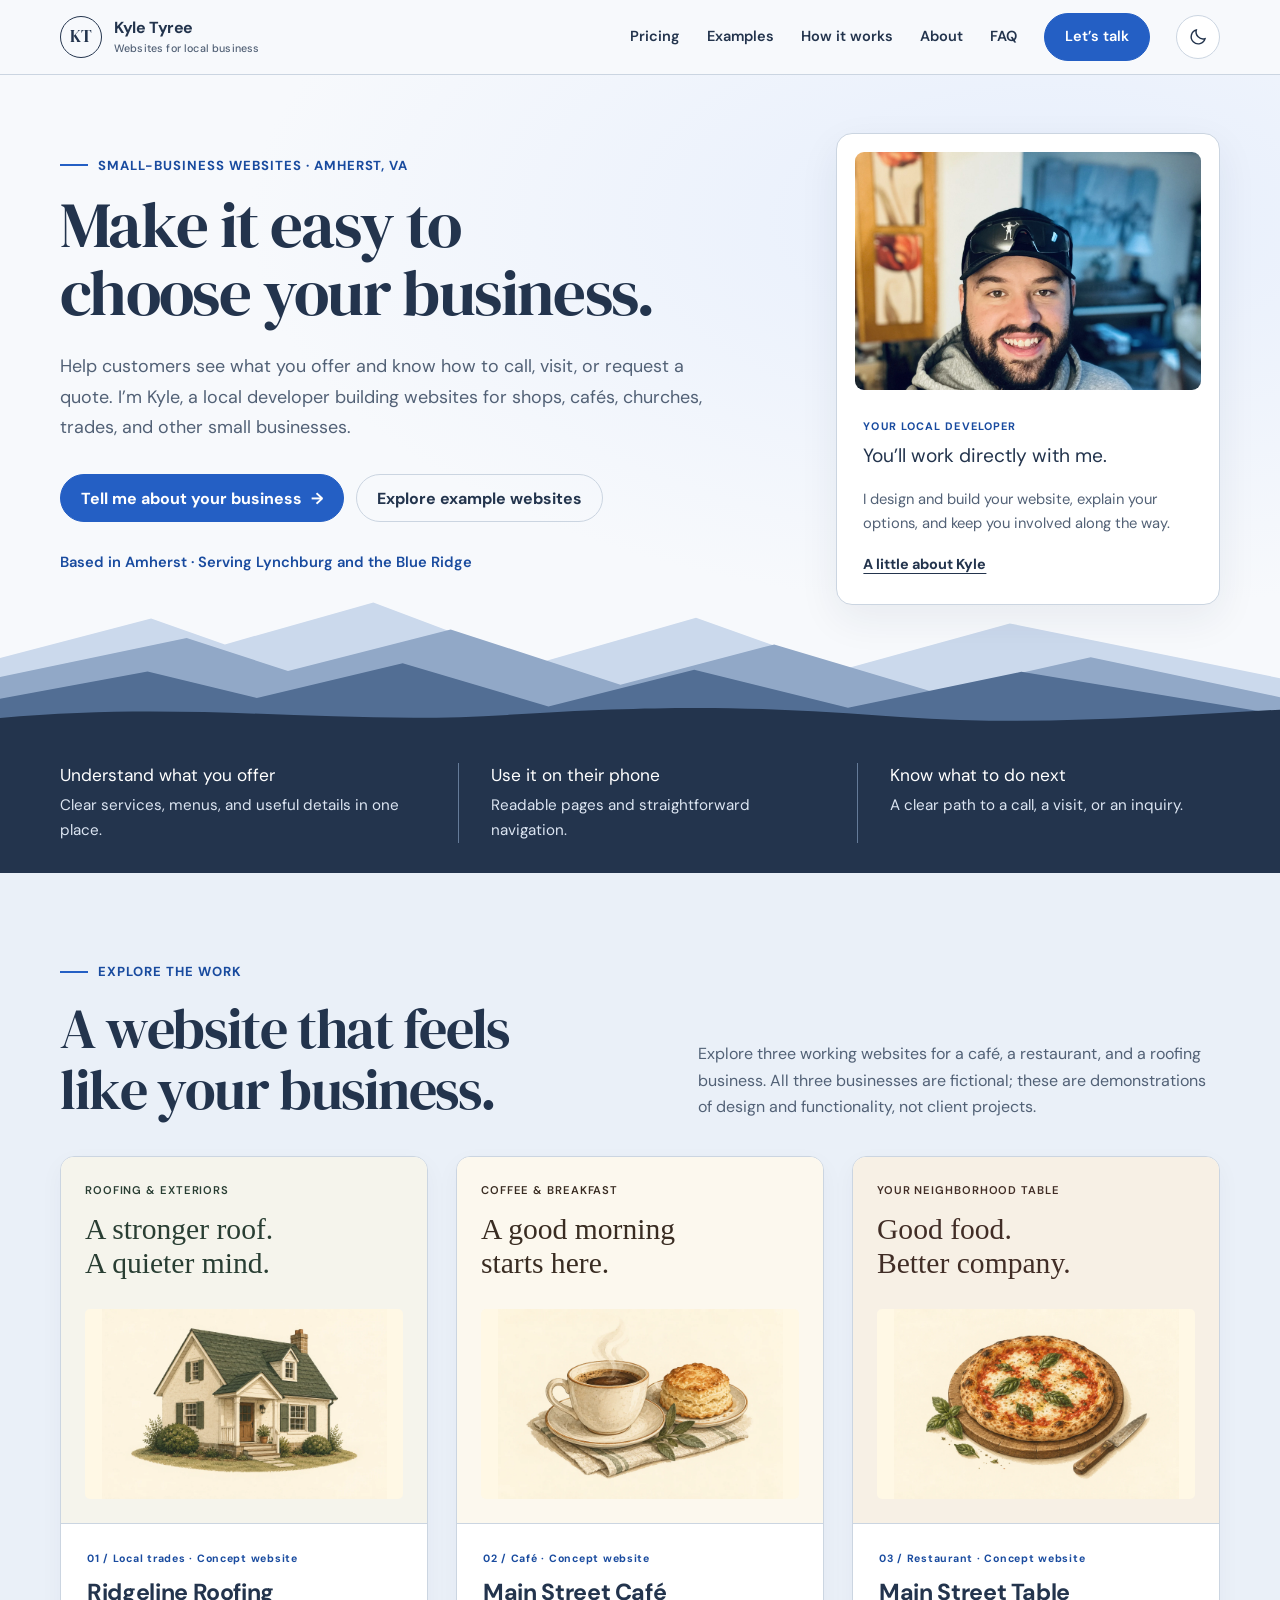
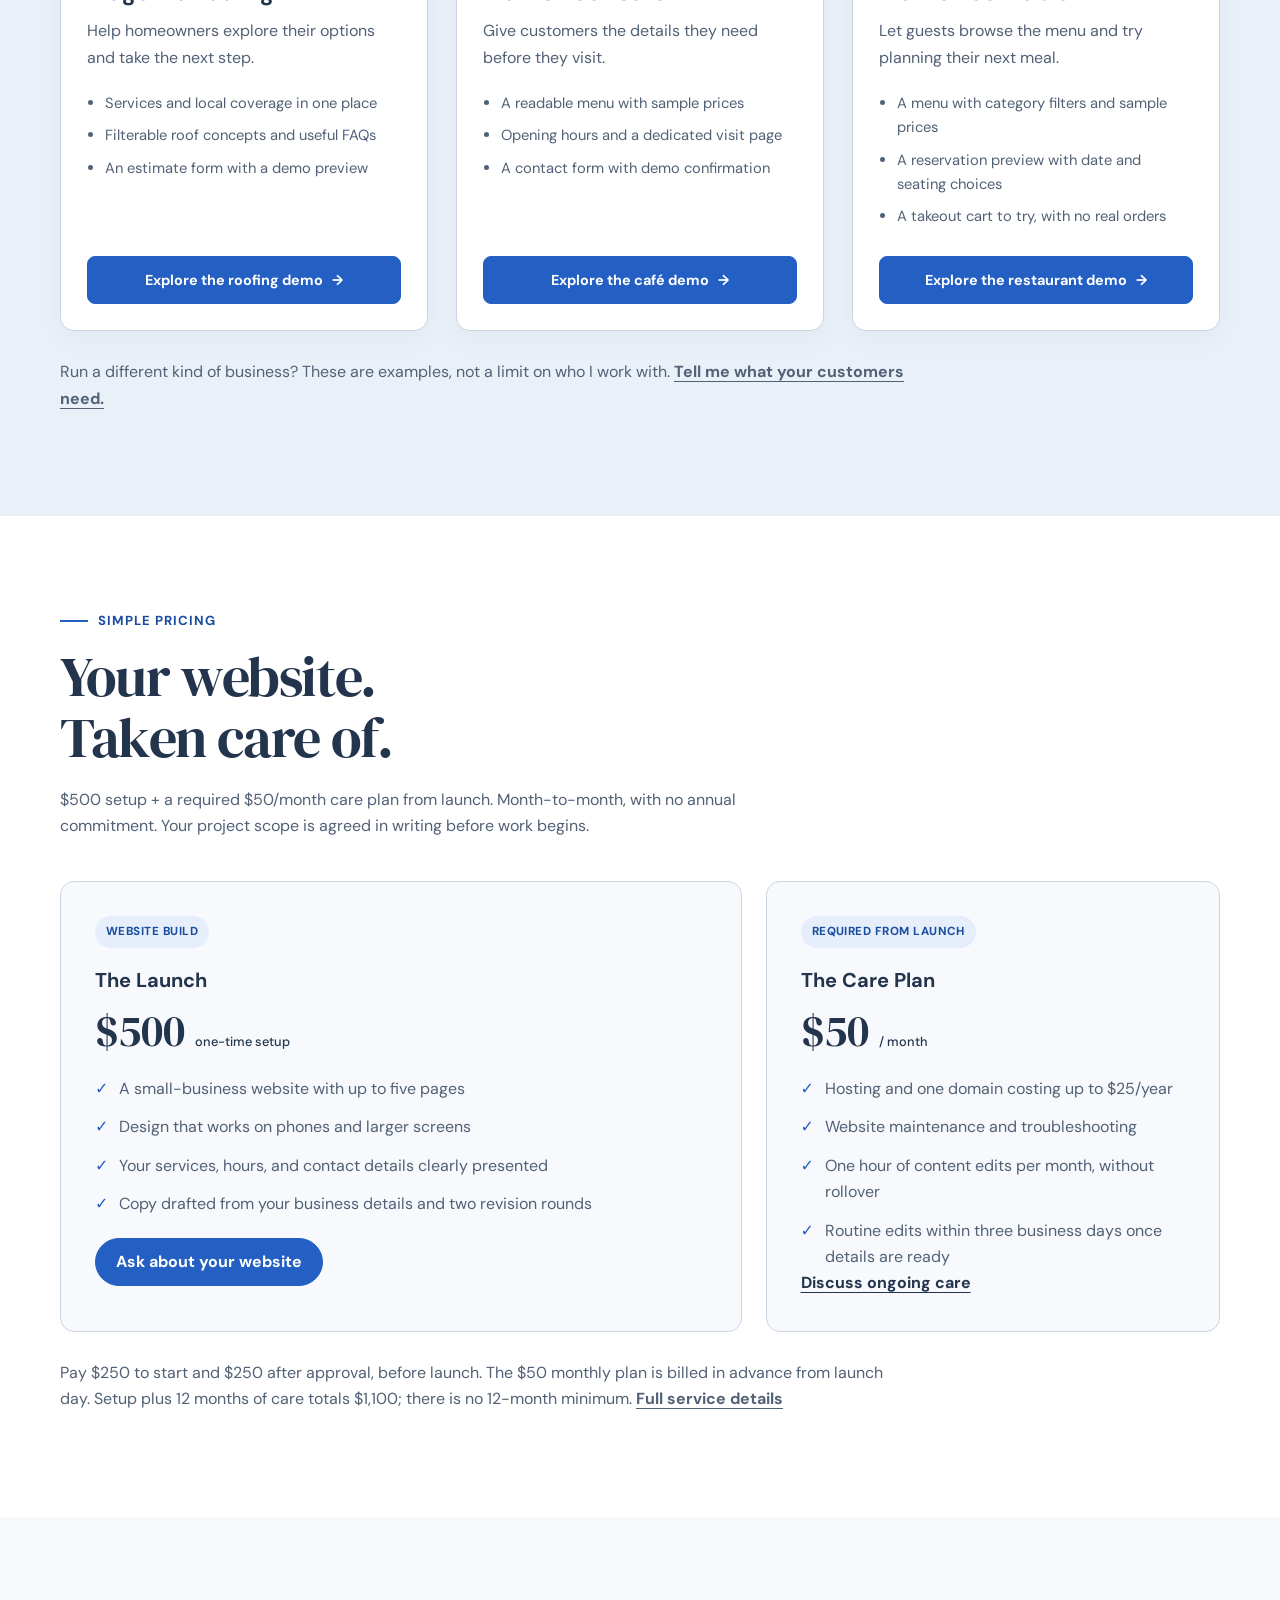
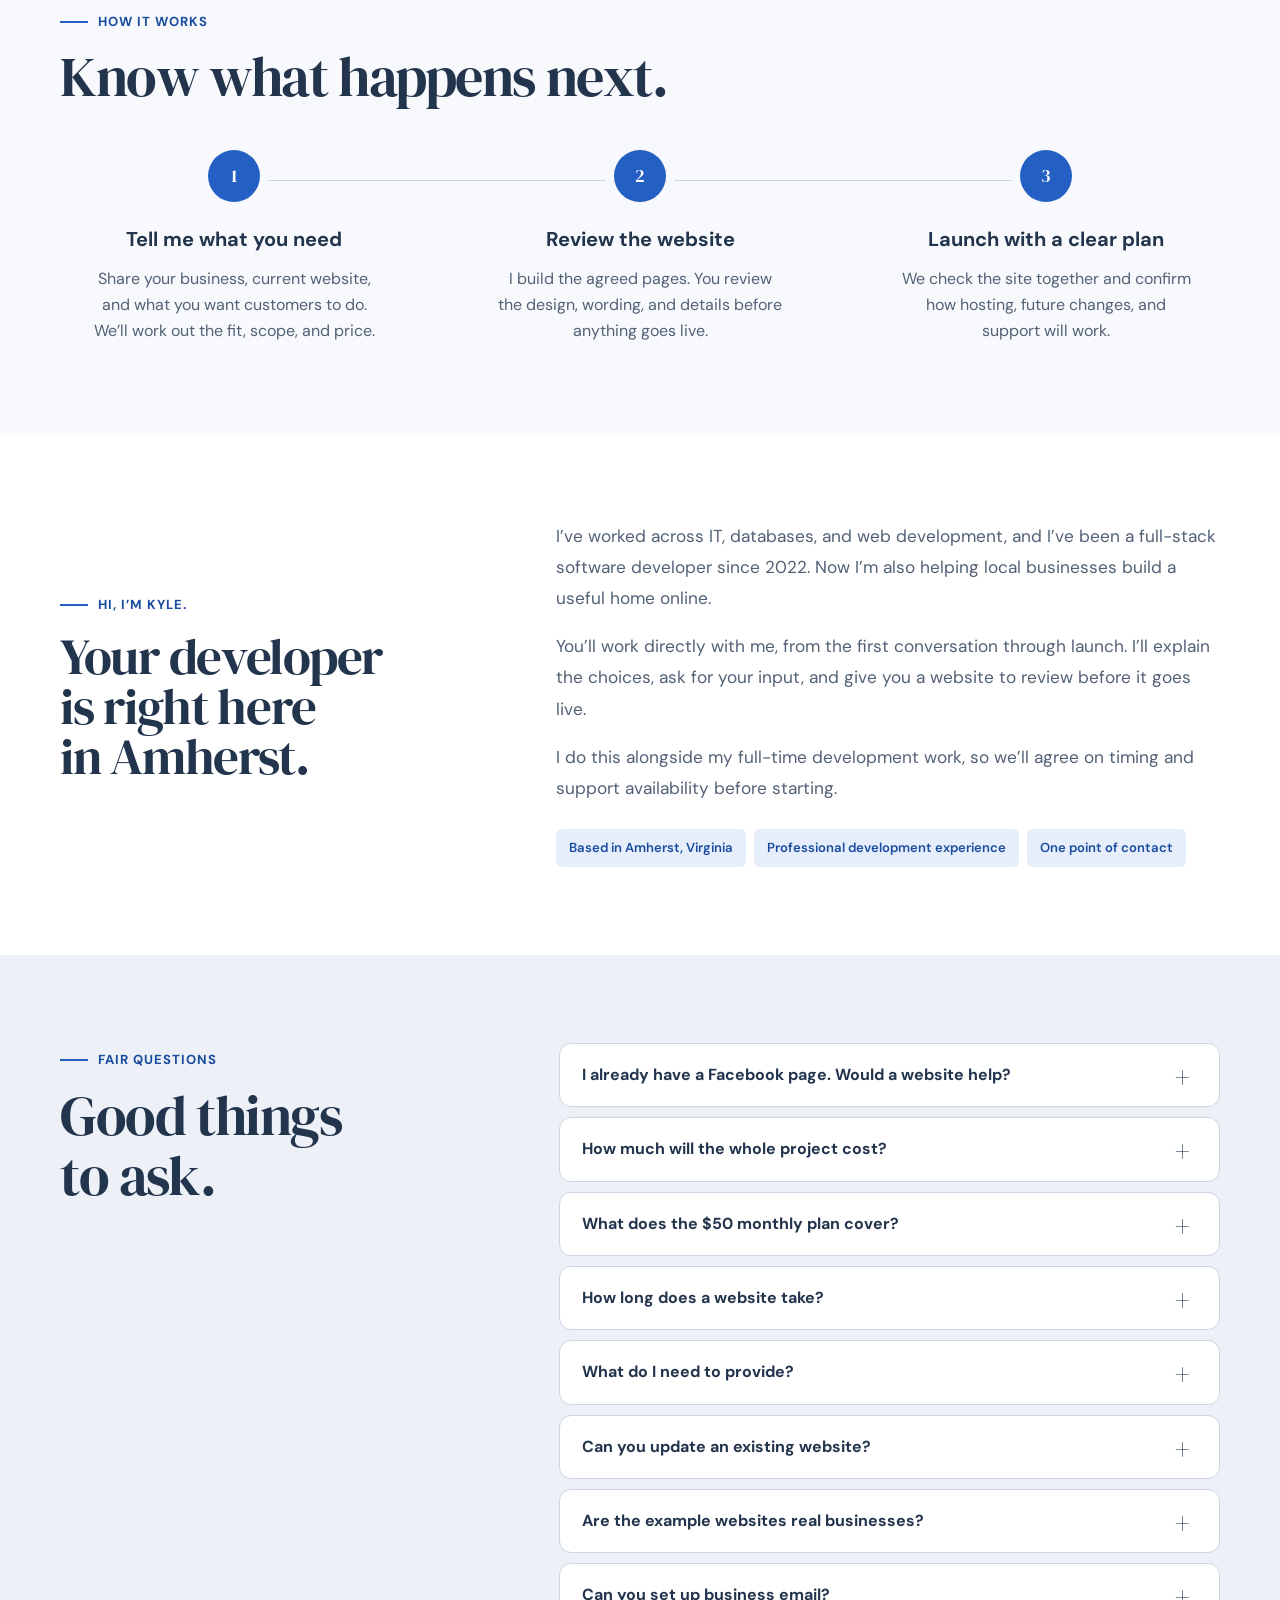
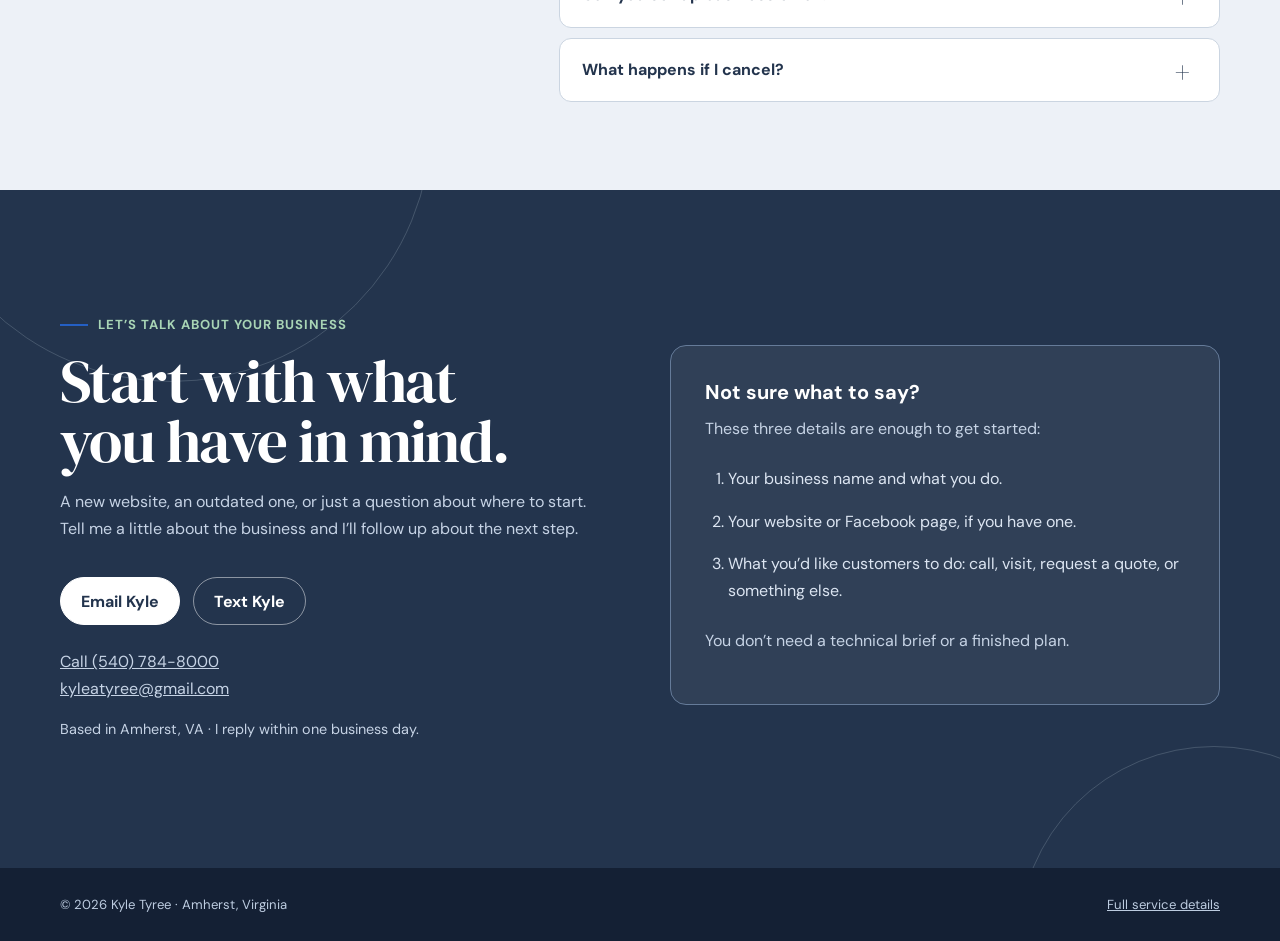
==== commit d99b1ac7: "Polish portfolio identity and service navigation" ====
--- a/index.html
+++ b/index.html
@@ -1,337 +1,325 @@
-<!doctype html>
-<html lang="en">
-<head>
-<meta charset="utf-8" />
-<meta name="viewport" content="width=device-width, initial-scale=1, viewport-fit=cover" />
-<meta name="color-scheme" content="light dark" />
-<meta name="theme-color" content="#f7f9fc" />
-<link rel="icon" href="/assets/favicon.svg?v=slate-blue-1" type="image/svg+xml" />
-<link rel="canonical" href="https://kyletyree.com/" />
-<meta property="og:title" content="Small-business websites | Kyle Tyree" />
-<meta property="og:description" content="Help customers understand your business and take the next step. Websites by a developer in Amherst, Virginia." />
-<meta property="og:type" content="website" />
-<meta property="og:url" content="https://kyletyree.com/" />
-<title>Small-business websites in Amherst, VA | Kyle Tyree</title>
-<meta name="description" content="Websites for small businesses in Amherst, Lynchburg, and the Blue Ridge. Explore working examples and talk directly with local developer Kyle Tyree." />
-<link rel="preconnect" href="https://fonts.googleapis.com" />
-<link rel="preconnect" href="https://fonts.gstatic.com" crossorigin />
-<link href="https://fonts.googleapis.com/css2?family=DM+Sans:wght@400;500;600;700&family=DM+Serif+Display&display=swap" rel="stylesheet" />
-<script src="/assets/theme.js?v=slate-blue-1"></script>
-<link rel="stylesheet" href="/assets/site.css?v=slate-blue-1" />
-</head>
-<body>
-<a class="skip-link" href="#top">Skip to content</a>
-<nav class="site-nav" aria-label="Primary navigation">
-<div class="wrap nav-inner">
-<a class="brand" href="#top" aria-label="Back to top">KT</a>
-<button class="theme-toggle" type="button" aria-label="Dark mode" hidden>
-<svg class="theme-moon" width="20" height="20" viewBox="0 0 24 24" fill="none" stroke="currentColor" stroke-width="1.7" aria-hidden="true"><path d="M20.5 14A8.5 8.5 0 0 1 10 3.5 8.5 8.5 0 1 0 20.5 14Z"/></svg>
-<svg class="theme-sun" width="20" height="20" viewBox="0 0 24 24" fill="none" stroke="currentColor" stroke-width="1.7" stroke-linecap="round" aria-hidden="true"><circle cx="12" cy="12" r="4"/><path d="M12 2v2m0 16v2M2 12h2m16 0h2M5 5l1.5 1.5m11 11L19 19M5 19l1.5-1.5m11-11L19 5"/></svg>
-<span>Dark mode</span></button>
-<button class="menu-toggle" type="button" aria-expanded="false" aria-controls="nav-links" aria-label="Open navigation">
-<svg width="27" height="27" viewBox="0 0 24 24" fill="none" aria-hidden="true">
-<path d="M4 7h16M4 12h16M4 17h16" stroke="currentColor" stroke-width="2" stroke-linecap="round"/>
-</svg>
-</button>
-<div class="nav-links" id="nav-links">
-<a href="#packages">Pricing</a>
-<a href="#demo">Examples</a>
-<a href="#how">How it works</a>
-<a href="#about">About</a>
-<a href="#faq">FAQ</a>
-<a class="nav-cta" href="#contact">Let’s talk</a>
-</div>
-</div>
-</nav>
-<main id="top">
-<section class="hero">
-<div class="wrap hero-copy hero-layout">
-<div>
-<p class="eyebrow">Small-business websites · Amherst, VA</p>
-<h1>Make it easy to choose your business.</h1>
-<p class="lede">Help customers see what you offer and know how to call, visit, or request a quote. I’m Kyle, a local developer building websites for shops, cafés, churches, trades, and other small businesses.</p>
-<div class="hero-actions">
-<a class="button" href="#contact">Tell me about your business <span aria-hidden="true">→</span>
-</a>
-<a class="button secondary" href="#demo">Explore example websites</a>
-</div>
-<p class="hero-note">Based in Amherst · Serving Lynchburg and the Blue Ridge</p>
-</div>
-<aside class="hero-card" aria-label="Meet your developer">
-<img class="portrait" src="/assets/kyle-tyree.png" alt="Kyle Tyree" width="2316" height="3088" fetchpriority="high" />
-<div>
-<h2>You’ll work directly with me.</h2>
-<p>I design and build your website, explain your options, and keep you involved along the way.</p>
-<a class="text-link" href="#about">A little about Kyle</a>
-</div>
-</aside>
-</div>
-<div class="mountains" aria-hidden="true">
-<svg viewBox="0 0 1440 360" preserveAspectRatio="none">
-<path d="M0 174 170 76l83 64L420 36l183 152L783 74l164 129 189-115 304 136v136H0Z" fill="#cbd9ec"/>
-<path d="m0 221 210-97 114 82 183-103 191 137 173-100 180 119 176-87 213 99v89H0Z" fill="#91a8c7"/>
-<path d="m0 275 166-68 123 66 164-86 164 107 164-91 173 94 195-89 291 106v46H0Z" fill="#526e94"/>
-<path d="M0 323c218-44 380 19 571-8 208-30 306-16 442 5 158 24 298-3 427-18v58H0Z" fill="#23344d"/>
-</svg>
-</div>
-</section>
-<section class="benefits" aria-label="What your website helps customers do">
-<div class="wrap benefit-grid">
-<div>
-<h2>Understand what you offer</h2>
-<p>Clear services, menus, and useful details in one place.</p>
-</div>
-<div>
-<h2>Use it on their phone</h2>
-<p>Readable pages and straightforward navigation.</p>
-</div>
-<div>
-<h2>Know what to do next</h2>
-<p>A clear path to a call, a visit, or an inquiry.</p>
-</div>
-</div>
-</section>
-<section class="section demo" id="demo">
-<div class="wrap">
-<div class="section-head">
-<p class="eyebrow">Explore the work</p>
-<h2>Different businesses.<br>Their own websites.</h2>
-<p>Explore three working websites for a café, a restaurant, and a roofing business. All three businesses are fictional; these are demonstrations of design and functionality, not client projects.</p>
-</div>
-<div class="demo-cards">
-<article class="demo-card">
-<div class="demo-visual roofing-preview">
-<div>
-<span>Roofing &amp; exteriors</span>
-<h3>A stronger roof. A quieter mind.</h3>
-</div>
-<img src="/assets/demo-roofing.svg" alt="Illustrated ivory house with a green shingle roof among mountain foothills" width="1100" height="960" loading="lazy" />
-</div>
-<div class="demo-card-copy">
-<p class="demo-category">Local trades · Concept website</p>
-<h3>Ridgeline Roofing</h3>
-<p>Help homeowners explore their options and take the next step.</p>
-<ul>
-<li>Services and local coverage in one place</li>
-<li>Filterable roof concepts and useful FAQs</li>
-<li>An estimate form with a demo preview</li>
-</ul>
-<a class="button" href="https://roofing.kyletyree.com/">Explore the roofing demo <span aria-hidden="true">→</span>
-</a>
-</div>
-</article>
-<article class="demo-card">
-<div class="demo-visual cafe-preview">
-<div>
-<span>Coffee &amp; breakfast</span>
-<h3>A good morning starts here.</h3>
-</div>
-<svg viewBox="0 0 480 480" role="img" aria-label="Illustration of coffee and a biscuit on a café table">
-<rect width="480" height="480" fill="#a7b496"/>
-<circle cx="242" cy="179" r="135" fill="#f0d49c"/>
-<path d="M0 339h480v141H0z" fill="#795334"/>
-<ellipse cx="216" cy="375" rx="115" ry="26" fill="#d9c9a6"/>
-<path d="M128 249h165v78q0 48-83 48t-82-48z" fill="#fff7e5"/>
-<path d="M291 269h25q48 0 30 48-12 25-55 18" fill="none" stroke="#fff7e5" stroke-width="20"/>
-<ellipse cx="210" cy="250" rx="82" ry="16" fill="#503727"/>
-<path d="M181 211q-23-25 0-51m44 49q-23-25 0-51" fill="none" stroke="#fff7e5" stroke-width="8" stroke-linecap="round"/>
-<ellipse cx="367" cy="411" rx="69" ry="17" fill="#e8ddc1"/>
-<path d="M317 391q0-44 50-44t50 44v12H317z" fill="#d99e55"/>
-<path d="M329 375h74m-62 13h51" stroke="#b4793c" stroke-width="5"/>
-</svg>
-</div>
-<div class="demo-card-copy">
-<p class="demo-category">Café · Concept website</p>
-<h3>Main Street Café</h3>
-<p>Give customers the details they need before they visit.</p>
-<ul>
-<li>A readable menu with sample prices</li>
-<li>Opening hours and a dedicated visit page</li>
-<li>A contact form with demo confirmation</li>
-</ul>
-<a class="button" href="https://cafe.kyletyree.com/">Explore the café demo <span aria-hidden="true">→</span>
-</a>
-</div>
-</article>
-<article class="demo-card">
-<div class="demo-visual restaurant-preview">
-<div>
-<span>Your neighborhood table</span>
-<h3>Good food. Better company.</h3>
-</div>
-<img src="/assets/demo-restaurant.jpg" alt="Pizza with chicken, pineapple, red onion, and herbs on a wooden board" width="1600" height="2000" loading="lazy" />
-</div>
-<div class="demo-card-copy">
-<p class="demo-category">Restaurant · Concept website</p>
-<h3>Main Street Table</h3>
-<p>Let guests browse the menu and try planning their next meal.</p>
-<ul>
-<li>A menu with category filters and sample prices</li>
-<li>A reservation preview with date and seating choices</li>
-<li>A takeout cart to try, with no real orders</li>
-</ul>
-<a class="button" href="https://restaurant.kyletyree.com/">Explore the restaurant demo <span aria-hidden="true">→</span>
-</a>
-</div>
-</article>
-</div>
-<p class="package-note">Run a different kind of business? These are examples, not a limit on who I work with. <a class="text-link" href="#contact">Tell me what your customers need.</a>
-</p>
-</div>
-</section>
-<section class="section packages" id="packages">
-<div class="wrap">
-<div class="section-head">
-<p class="eyebrow">Simple pricing</p>
-<h2>Your website.<br>Taken care of.</h2>
-<p> $500 setup + a required $50/month care plan from launch. Month-to-month, with no annual commitment. Your project scope is agreed in writing before work begins.</p>
-</div>
-<div class="package-grid">
-<article class="package">
-<span class="package-tag">Website build</span>
-<h3>The Launch</h3>
-<p class="price">$500 <small>one-time setup</small>
-</p>
-<ul>
-<li>A small-business website with up to five pages</li>
-<li>Design that works on phones and larger screens</li>
-<li>Your services, hours, and contact details clearly presented</li>
-<li>Copy drafted from your business details and two revision rounds</li>
-</ul>
-<a class="button" href="#contact">Ask about your website</a>
-</article>
-<article class="package">
-<span class="package-tag">Required from launch</span>
-<h3>The Care Plan</h3>
-<p class="price">$50 <small>/ month</small>
-</p>
-<ul><li>Hosting and one domain costing up to $25/year</li><li>Website maintenance and troubleshooting</li><li>One hour of content edits per month, without rollover</li><li>Routine edits within three business days once details are ready</li></ul>
-<a class="text-link" href="#contact">Discuss ongoing care</a>
-</article>
-</div>
-<p class="package-note">Pay $250 to start and $250 after approval, before launch. The $50 monthly plan is billed in advance from launch day. Setup plus 12 months of care totals $1,100; there is no 12-month minimum. <a class="text-link" href="/service-details.html">Full service details</a></p>
-</div>
-</section>
-<section class="section how" id="how">
-<div class="wrap">
-<div class="section-head">
-<p class="eyebrow">How it works</p>
-<h2>Know what happens next.</h2>
-</div>
-<div class="steps">
-<article class="step">
-<span class="step-num">1</span>
-<h3>Tell me what you need</h3>
-<p>Share your business, current website, and what you want customers to do. We’ll work out the fit, scope, and price.</p>
-</article>
-<article class="step">
-<span class="step-num">2</span>
-<h3>Review the website</h3>
-<p>I build the agreed pages. You review the design, wording, and details before anything goes live.</p>
-</article>
-<article class="step">
-<span class="step-num">3</span>
-<h3>Launch with a clear plan</h3>
-<p>We check the site together and confirm how hosting, future changes, and support will work.</p>
-</article>
-</div>
-</div>
-</section>
-<section class="section about" id="about">
-<div class="wrap about-grid">
-<div class="about-heading">
-<p class="eyebrow">Hi, I’m Kyle.</p>
-<h2>Your developer is right here in Amherst.</h2>
-</div>
-<div class="about-copy">
-<p>I’ve worked across IT, databases, and web development, and I’ve been a full-stack software developer since 2022. Now I’m also helping local businesses build a useful home online.</p>
-<p>You’ll work directly with me, from the first conversation through launch. I’ll explain the choices, ask for your input, and give you a website to review before it goes live.</p>
-<p>I do this alongside my full-time development work, so we’ll agree on timing and support availability before starting.</p>
-<div class="about-facts">
-<span>Based in Amherst, Virginia</span>
-<span>Professional development experience</span>
-<span>One point of contact</span>
-</div>
-</div>
-</div>
-</section>
-<section class="section faq" id="faq">
-<div class="wrap faq-layout">
-<div>
-<p class="eyebrow">Fair questions</p>
-<h2>Good things to ask.</h2>
-</div>
-<div class="faq-list">
-<details>
-<summary>I already have a Facebook page. Would a website help?</summary>
-<p>It depends on what your customers need. A website gives you a dedicated place for services, menus, hours, and inquiries that you can link from Facebook, your business listing, and printed materials. I’ll help you decide whether that would be useful for your business.</p>
-</details>
-<details>
-<summary>How much will the whole project cost?</summary>
-<p>The standard package is $500 setup plus a required $50/month plan from launch. Custom features and approved extras are quoted separately. <a href="/service-details.html">See the full scope and payment details.</a></p>
-</details>
-<details>
-<summary>What does the $50 monthly plan cover?</summary>
-<p>Hosting, one domain costing up to $25/year, website maintenance, and one hour of content edits each month without rollover. The plan is month-to-month. Extra edits cost $50/hour in 15-minute increments, with your approval first.</p>
-</details>
-<details>
-<summary>How long does a website take?</summary>
-<p>The target is 2–4 weeks after receiving your deposit and required content. We agree on the date before work starts; delayed feedback or added scope can move it.</p>
-</details>
-<details>
-<summary>What do I need to provide?</summary>
-<p>Provide your business details, services or menu, photos, and logo. I draft and polish the wording from those details. New branding and custom features are quoted separately.</p>
-</details>
-<details>
-<summary>Can you update an existing website?</summary>
-<p>Send me the link and explain what isn’t working for you. I’ll review whether changes to the current site or a rebuild make sense before proposing work.</p>
-</details>
-<details>
-<summary>Are the example websites real businesses?</summary>
-<p>No. They are complete demonstration websites for fictional businesses. You can browse every page and try the forms, but those forms do not send or save information.</p>
-</details>
-<details><summary>Can you set up business email?</summary><p>Yes. Google Workspace setup is $100 for a straightforward new account with up to three users. You own the account and pay Google directly. Existing email migration is quoted separately. <a href="/service-details.html#email">Email setup details</a></p></details>
-<details><summary>What happens if I cancel?</summary><p>Cancel before your next billing date. Service continues through the paid period, then your new provider can take over your domain and paid-for website files. Before launch, service payments are refundable, excluding approved, nonrefundable third-party purchases. <a href="/service-details.html#cancellation">Cancellation and handoff details</a></p></details>
-</div>
-</div>
-</section>
-<section class="contact" id="contact">
-<div class="wrap contact-grid">
-<div>
-<p class="eyebrow" style="color:#a8d4b5">Let’s talk about your business</p>
-<h2>Start with what you have in mind.</h2>
-<p>A new website, an outdated one, or just a question about where to start. Tell me a little about the business and I’ll follow up about the next step.</p>
-<div class="contact-actions">
-<a class="button" href="mailto:kyleatyree@gmail.com?subject=Website%20inquiry">Email Kyle</a>
-<a class="button secondary" href="sms:+15407848000">Text Kyle</a>
-</div>
-<p>
-<a href="tel:+15407848000">Call (540) 784-8000</a>
-<br>
-<a href="mailto:kyleatyree@gmail.com">kyleatyree@gmail.com</a>
-</p>
-<p class="contact-note">Based in Amherst, VA · I reply within one business day.</p>
-</div>
-<div class="contact-steps">
-<h3>Not sure what to say?</h3>
-<p>These three details are enough to get started:</p>
-<ol>
-<li>Your business name and what you do.</li>
-<li>Your website or Facebook page, if you have one.</li>
-<li>What you’d like customers to do: call, visit, request a quote, or something else.</li>
-</ol>
-<p>You don’t need a technical brief or a finished plan.</p>
-</div>
-</div>
-</section>
-</main>
-<footer>
-<div class="wrap footer-inner">
-<span>© 2026 Kyle Tyree · Amherst, Virginia</span>
-<a href="/service-details.html">Full service details</a>
-</div>
-</footer>
-<script src="/assets/site.js" defer>
-</script>
-</body>
-</html>
+<!doctype html>
+<html lang="en">
+<head>
+<meta charset="utf-8" />
+<meta name="viewport" content="width=device-width, initial-scale=1, viewport-fit=cover" />
+<meta name="color-scheme" content="light dark" />
+<meta name="theme-color" content="#f7f9fc" />
+<link rel="icon" href="/assets/favicon.svg?v=slate-blue-1" type="image/svg+xml" />
+<link rel="canonical" href="https://kyletyree.com/" />
+<meta property="og:title" content="Small-business websites | Kyle Tyree" />
+<meta property="og:description" content="Help customers understand your business and take the next step. Websites by a developer in Amherst, Virginia." />
+<meta property="og:type" content="website" />
+<meta property="og:url" content="https://kyletyree.com/" />
+<title>Small-business websites in Amherst, VA | Kyle Tyree</title>
+<meta name="description" content="Websites for small businesses in Amherst, Lynchburg, and the Blue Ridge. Explore working examples and talk directly with local developer Kyle Tyree." />
+<link rel="preconnect" href="https://fonts.googleapis.com" />
+<link rel="preconnect" href="https://fonts.gstatic.com" crossorigin />
+<link href="https://fonts.googleapis.com/css2?family=DM+Sans:wght@400;500;600;700&family=DM+Serif+Display&display=swap" rel="stylesheet" />
+<script src="/assets/theme.js?v=slate-blue-1"></script>
+<link rel="stylesheet" href="/assets/site.css?v=studio-polish-2" />
+</head>
+<body>
+<a class="skip-link" href="#top">Skip to content</a>
+<nav class="site-nav" aria-label="Primary navigation">
+<div class="wrap nav-inner">
+<a class="brand" href="#top" aria-label="Kyle Tyree home"><span class="brand-mark" aria-hidden="true">KT</span><span class="brand-name">Kyle Tyree<small>Websites for local business</small></span></a>
+<button class="theme-toggle" type="button" aria-label="Dark mode" hidden>
+<svg class="theme-moon" width="20" height="20" viewBox="0 0 24 24" fill="none" stroke="currentColor" stroke-width="1.7" aria-hidden="true"><path d="M20.5 14A8.5 8.5 0 0 1 10 3.5 8.5 8.5 0 1 0 20.5 14Z"/></svg>
+<svg class="theme-sun" width="20" height="20" viewBox="0 0 24 24" fill="none" stroke="currentColor" stroke-width="1.7" stroke-linecap="round" aria-hidden="true"><circle cx="12" cy="12" r="4"/><path d="M12 2v2m0 16v2M2 12h2m16 0h2M5 5l1.5 1.5m11 11L19 19M5 19l1.5-1.5m11-11L19 5"/></svg>
+<span>Dark mode</span></button>
+<button class="menu-toggle" type="button" aria-expanded="false" aria-controls="nav-links" aria-label="Open navigation">
+<svg width="27" height="27" viewBox="0 0 24 24" fill="none" aria-hidden="true">
+<path d="M4 7h16M4 12h16M4 17h16" stroke="currentColor" stroke-width="2" stroke-linecap="round"/>
+</svg>
+</button>
+<div class="nav-links" id="nav-links">
+<a href="#packages">Pricing</a>
+<a href="#demo">Examples</a>
+<a href="#how">How it works</a>
+<a href="#about">About</a>
+<a href="#faq">FAQ</a>
+<a class="nav-cta" href="#contact">Let’s talk</a>
+</div>
+</div>
+</nav>
+<main id="top">
+<section class="hero">
+<div class="wrap hero-copy hero-layout">
+<div>
+<p class="eyebrow">Small-business websites · Amherst, VA</p>
+<h1>Make it easy to choose your business.</h1>
+<p class="lede">Help customers see what you offer and know how to call, visit, or request a quote. I’m Kyle, a local developer building websites for shops, cafés, churches, trades, and other small businesses.</p>
+<div class="hero-actions">
+<a class="button" href="#contact">Tell me about your business <span aria-hidden="true">→</span>
+</a>
+<a class="button secondary" href="#demo">Explore example websites</a>
+</div>
+<p class="hero-note">Based in Amherst · Serving Lynchburg and the Blue Ridge</p>
+</div>
+<aside class="hero-card" aria-label="Meet your developer">
+<img class="portrait" src="/assets/kyle-tyree.webp" decoding="async" alt="Kyle Tyree" width="2316" height="3088" fetchpriority="high" />
+<div>
+<p class="profile-label">Your local developer</p><h2>You’ll work directly with me.</h2>
+<p>I design and build your website, explain your options, and keep you involved along the way.</p>
+<a class="text-link" href="#about">A little about Kyle</a>
+</div>
+</aside>
+</div>
+<div class="mountains" aria-hidden="true">
+<svg viewBox="0 0 1440 360" preserveAspectRatio="none">
+<path d="M0 174 170 76l83 64L420 36l183 152L783 74l164 129 189-115 304 136v136H0Z" fill="#cbd9ec"/>
+<path d="m0 221 210-97 114 82 183-103 191 137 173-100 180 119 176-87 213 99v89H0Z" fill="#91a8c7"/>
+<path d="m0 275 166-68 123 66 164-86 164 107 164-91 173 94 195-89 291 106v46H0Z" fill="#526e94"/>
+<path d="M0 323c218-44 380 19 571-8 208-30 306-16 442 5 158 24 298-3 427-18v58H0Z" fill="#23344d"/>
+</svg>
+</div>
+</section>
+<section class="benefits" aria-label="What your website helps customers do">
+<div class="wrap benefit-grid">
+<div>
+<h2>Understand what you offer</h2>
+<p>Clear services, menus, and useful details in one place.</p>
+</div>
+<div>
+<h2>Use it on their phone</h2>
+<p>Readable pages and straightforward navigation.</p>
+</div>
+<div>
+<h2>Know what to do next</h2>
+<p>A clear path to a call, a visit, or an inquiry.</p>
+</div>
+</div>
+</section>
+<section class="section demo" id="demo">
+<div class="wrap">
+<div class="section-head">
+<p class="eyebrow">Explore the work</p>
+<h2>A website that feels<br>like your business.</h2>
+<p>Explore three working websites for a café, a restaurant, and a roofing business. All three businesses are fictional; these are demonstrations of design and functionality, not client projects.</p>
+</div>
+<div class="demo-cards">
+<article class="demo-card">
+<div class="demo-visual roofing-preview">
+<div>
+<span>Roofing &amp; exteriors</span>
+<h3>A stronger roof. A quieter mind.</h3>
+</div>
+<img src="/assets/cover-roofing-v1.webp" alt="Painted ivory cottage with a sage green roof and garden shrubs" width="1536" height="1024" loading="lazy" />
+</div>
+<div class="demo-card-copy">
+<p class="demo-category">01 / Local trades · Concept website</p>
+<h3>Ridgeline Roofing</h3>
+<p>Help homeowners explore their options and take the next step.</p>
+<ul>
+<li>Services and local coverage in one place</li>
+<li>Filterable roof concepts and useful FAQs</li>
+<li>An estimate form with a demo preview</li>
+</ul>
+<a class="button" href="https://roofing.kyletyree.com/">Explore the roofing demo <span aria-hidden="true">→</span>
+</a>
+</div>
+</article>
+<article class="demo-card">
+<div class="demo-visual cafe-preview">
+<div>
+<span>Coffee &amp; breakfast</span>
+<h3>A good morning starts here.</h3>
+</div>
+<img src="/assets/cover-cafe-v1.webp" alt="Painted coffee cup and golden breakfast biscuit on cream plates" width="1536" height="1024" loading="lazy" />
+</div>
+<div class="demo-card-copy">
+<p class="demo-category">02 / Café · Concept website</p>
+<h3>Main Street Café</h3>
+<p>Give customers the details they need before they visit.</p>
+<ul>
+<li>A readable menu with sample prices</li>
+<li>Opening hours and a dedicated visit page</li>
+<li>A contact form with demo confirmation</li>
+</ul>
+<a class="button" href="https://cafe.kyletyree.com/">Explore the café demo <span aria-hidden="true">→</span>
+</a>
+</div>
+</article>
+<article class="demo-card">
+<div class="demo-visual restaurant-preview">
+<div>
+<span>Your neighborhood table</span>
+<h3>Good food. Better company.</h3>
+</div>
+<img src="/assets/cover-restaurant-v1.webp" alt="Painted tomato and basil pizza on a round wooden serving board" width="1536" height="1024" loading="lazy" />
+</div>
+<div class="demo-card-copy">
+<p class="demo-category">03 / Restaurant · Concept website</p>
+<h3>Main Street Table</h3>
+<p>Let guests browse the menu and try planning their next meal.</p>
+<ul>
+<li>A menu with category filters and sample prices</li>
+<li>A reservation preview with date and seating choices</li>
+<li>A takeout cart to try, with no real orders</li>
+</ul>
+<a class="button" href="https://restaurant.kyletyree.com/">Explore the restaurant demo <span aria-hidden="true">→</span>
+</a>
+</div>
+</article>
+</div>
+<p class="package-note">Run a different kind of business? These are examples, not a limit on who I work with. <a class="text-link" href="#contact">Tell me what your customers need.</a>
+</p>
+</div>
+</section>
+<section class="section packages" id="packages">
+<div class="wrap">
+<div class="section-head">
+<p class="eyebrow">Simple pricing</p>
+<h2>Your website.<br>Taken care of.</h2>
+<p> $500 setup + a required $50/month care plan from launch. Month-to-month, with no annual commitment. Your project scope is agreed in writing before work begins.</p>
+</div>
+<div class="package-grid">
+<article class="package">
+<span class="package-tag">Website build</span>
+<h3>The Launch</h3>
+<p class="price">$500 <small>one-time setup</small>
+</p>
+<ul>
+<li>A small-business website with up to five pages</li>
+<li>Design that works on phones and larger screens</li>
+<li>Your services, hours, and contact details clearly presented</li>
+<li>Copy drafted from your business details and two revision rounds</li>
+</ul>
+<a class="button" href="#contact">Ask about your website</a>
+</article>
+<article class="package">
+<span class="package-tag">Required from launch</span>
+<h3>The Care Plan</h3>
+<p class="price">$50 <small>/ month</small>
+</p>
+<ul><li>Hosting and one domain costing up to $25/year</li><li>Website maintenance and troubleshooting</li><li>One hour of content edits per month, without rollover</li><li>Routine edits within three business days once details are ready</li></ul>
+<a class="text-link" href="#contact">Discuss ongoing care</a>
+</article>
+</div>
+<p class="package-note">Pay $250 to start and $250 after approval, before launch. The $50 monthly plan is billed in advance from launch day. Setup plus 12 months of care totals $1,100; there is no 12-month minimum. <a class="text-link" href="/service-details.html">Full service details</a></p>
+</div>
+</section>
+<section class="section how" id="how">
+<div class="wrap">
+<div class="section-head">
+<p class="eyebrow">How it works</p>
+<h2>Know what happens next.</h2>
+</div>
+<div class="steps">
+<article class="step">
+<span class="step-num">1</span>
+<h3>Tell me what you need</h3>
+<p>Share your business, current website, and what you want customers to do. We’ll work out the fit, scope, and price.</p>
+</article>
+<article class="step">
+<span class="step-num">2</span>
+<h3>Review the website</h3>
+<p>I build the agreed pages. You review the design, wording, and details before anything goes live.</p>
+</article>
+<article class="step">
+<span class="step-num">3</span>
+<h3>Launch with a clear plan</h3>
+<p>We check the site together and confirm how hosting, future changes, and support will work.</p>
+</article>
+</div>
+</div>
+</section>
+<section class="section about" id="about">
+<div class="wrap about-grid">
+<div class="about-heading">
+<p class="eyebrow">Hi, I’m Kyle.</p>
+<h2>Your developer is right here in Amherst.</h2>
+</div>
+<div class="about-copy">
+<p>I’ve worked across IT, databases, and web development, and I’ve been a full-stack software developer since 2022. Now I’m also helping local businesses build a useful home online.</p>
+<p>You’ll work directly with me, from the first conversation through launch. I’ll explain the choices, ask for your input, and give you a website to review before it goes live.</p>
+<p>I do this alongside my full-time development work, so we’ll agree on timing and support availability before starting.</p>
+<div class="about-facts">
+<span>Based in Amherst, Virginia</span>
+<span>Professional development experience</span>
+<span>One point of contact</span>
+</div>
+</div>
+</div>
+</section>
+<section class="section faq" id="faq">
+<div class="wrap faq-layout">
+<div>
+<p class="eyebrow">Fair questions</p>
+<h2>Good things to ask.</h2>
+</div>
+<div class="faq-list">
+<details>
+<summary>I already have a Facebook page. Would a website help?</summary>
+<p>It depends on what your customers need. A website gives you a dedicated place for services, menus, hours, and inquiries that you can link from Facebook, your business listing, and printed materials. I’ll help you decide whether that would be useful for your business.</p>
+</details>
+<details>
+<summary>How much will the whole project cost?</summary>
+<p>The standard package is $500 setup plus a required $50/month plan from launch. Custom features and approved extras are quoted separately. <a href="/service-details.html">See the full scope and payment details.</a></p>
+</details>
+<details>
+<summary>What does the $50 monthly plan cover?</summary>
+<p>Hosting, one domain costing up to $25/year, website maintenance, and one hour of content edits each month without rollover. The plan is month-to-month. Extra edits cost $50/hour in 15-minute increments, with your approval first.</p>
+</details>
+<details>
+<summary>How long does a website take?</summary>
+<p>The target is 2–4 weeks after receiving your deposit and required content. We agree on the date before work starts; delayed feedback or added scope can move it.</p>
+</details>
+<details>
+<summary>What do I need to provide?</summary>
+<p>Provide your business details, services or menu, photos, and logo. I draft and polish the wording from those details. New branding and custom features are quoted separately.</p>
+</details>
+<details>
+<summary>Can you update an existing website?</summary>
+<p>Send me the link and explain what isn’t working for you. I’ll review whether changes to the current site or a rebuild make sense before proposing work.</p>
+</details>
+<details>
+<summary>Are the example websites real businesses?</summary>
+<p>No. They are complete demonstration websites for fictional businesses. You can browse every page and try the forms, but those forms do not send or save information.</p>
+</details>
+<details><summary>Can you set up business email?</summary><p>Yes. Google Workspace setup is $100 for a straightforward new account with up to three users. You own the account and pay Google directly. Existing email migration is quoted separately. <a href="/service-details.html#email">Email setup details</a></p></details>
+<details><summary>What happens if I cancel?</summary><p>Cancel before your next billing date. Service continues through the paid period, then your new provider can take over your domain and paid-for website files. Before launch, service payments are refundable, excluding approved, nonrefundable third-party purchases. <a href="/service-details.html#cancellation">Cancellation and handoff details</a></p></details>
+</div>
+</div>
+</section>
+<section class="contact" id="contact">
+<div class="wrap contact-grid">
+<div>
+<p class="eyebrow" style="color:#a8d4b5">Let’s talk about your business</p>
+<h2>Start with what you have in mind.</h2>
+<p>A new website, an outdated one, or just a question about where to start. Tell me a little about the business and I’ll follow up about the next step.</p>
+<div class="contact-actions">
+<a class="button" href="mailto:kyleatyree@gmail.com?subject=Website%20inquiry">Email Kyle</a>
+<a class="button secondary" href="sms:+15407848000">Text Kyle</a>
+</div>
+<p>
+<a href="tel:+15407848000">Call (540) 784-8000</a>
+<br>
+<a href="mailto:kyleatyree@gmail.com">kyleatyree@gmail.com</a>
+</p>
+<p class="contact-note">Based in Amherst, VA · I reply within one business day.</p>
+</div>
+<div class="contact-steps">
+<h3>Not sure what to say?</h3>
+<p>These three details are enough to get started:</p>
+<ol>
+<li>Your business name and what you do.</li>
+<li>Your website or Facebook page, if you have one.</li>
+<li>What you’d like customers to do: call, visit, request a quote, or something else.</li>
+</ol>
+<p>You don’t need a technical brief or a finished plan.</p>
+</div>
+</div>
+</section>
+</main>
+<footer>
+<div class="wrap footer-inner">
+<span>© 2026 Kyle Tyree · Amherst, Virginia</span>
+<a href="/service-details.html">Full service details</a>
+</div>
+</footer>
+<script src="/assets/site.js" defer>
+</script>
+</body>
+</html>
--- a/assets/site.css
+++ b/assets/site.css
@@ -1,438 +1,514 @@
-:root {
-      color-scheme: light;
-      --cream: #f7f9fc;
-      --deep: #23344d;
-      --on-accent: #fff;
-      --paper: #ffffff;
-      --ink: #23344d;
-      --muted: #526176;
-      --accent: #245fc4;
-      --accent-hover: #194b9f;
-      --accent-pale: #e6eefc;
-      --sky: #eaf0f8;
-      --sky-deep: #d6e2f2;
-      --line: #cbd5e1;
-      --sand: #edf1f7;
-      --shadow: 0 18px 50px rgba(24, 40, 65, .10);
-      --serif: "DM Serif Display", Georgia, serif;
-      --sans: "DM Sans", system-ui, sans-serif;
-    }
-
-    * { box-sizing: border-box; }
-    html { scroll-behavior: smooth; scroll-padding-top: 92px; }
-    body {
-      margin: 0;
-      background: var(--cream);
-      color: var(--ink);
-      font-family: var(--sans);
-      font-size: 16px;
-      line-height: 1.65;
-      overflow-x: hidden;
-    }
-    button, a { -webkit-tap-highlight-color: transparent; }
-    a { color: inherit; }
-    img, svg { display: block; max-width: 100%; }
-    .wrap { width: min(1160px, calc(100% - 48px)); margin: 0 auto; }
-    .section { padding: 104px 0; }
-    .section-head { max-width: 690px; margin-bottom: 42px; }
-    .eyebrow {
-      display: inline-flex;
-      align-items: center;
-      gap: 10px;
-      margin: 0 0 15px;
-      color: var(--accent-hover);
-      font-size: .82rem;
-      font-weight: 700;
-      letter-spacing: .075em;
-      text-transform: uppercase;
-    }
-    .eyebrow::before { content: ""; width: 28px; height: 2px; background: var(--accent); }
-    h1, h2, h3, p { margin-top: 0; }
-    h1, h2, h3 { text-wrap: balance; }
-    h1, h2 { font-family: var(--serif); font-weight: 400; line-height: .98; letter-spacing: -.025em; }
-    h1 { max-width: 760px; margin-bottom: 24px; font-size: clamp(3.4rem, 7vw, 6.9rem); }
-    h2 { margin-bottom: 18px; font-size: clamp(2.65rem, 4.7vw, 4.6rem); }
-    h3 { margin-bottom: 12px; font-size: 1.25rem; line-height: 1.22; }
-    p { color: var(--muted); }
-    .lede { max-width: 680px; font-size: clamp(1.08rem, 1.6vw, 1.28rem); line-height: 1.7; }
-
-    .site-nav {
-      position: sticky;
-      z-index: 20;
-      top: 0;
-      background: color-mix(in srgb, var(--cream) 91%, transparent);
-      border-bottom: 1px solid var(--line);
-      backdrop-filter: blur(14px);
-    }
-    .nav-inner { min-height: 74px; display: flex; align-items: center; justify-content: space-between; gap: 26px; }
-    .brand {
-      width: 42px;
-      height: 42px;
-      display: grid;
-      place-items: center;
-      flex: 0 0 auto;
-      border: 2px solid var(--ink);
-      border-radius: 50%;
-      font-family: var(--serif);
-      font-size: 1.05rem;
-      text-decoration: none;
-    }
-    .nav-links { display: flex; align-items: center; gap: 27px; margin-left: auto; }
-    .nav-links a { position: relative; font-size: .91rem; font-weight: 600; text-decoration: none; }
-    .nav-links a:not(.nav-cta)::after {
-      content: ""; position: absolute; right: 0; bottom: -5px; left: 0; height: 2px;
-      background: var(--accent); transform: scaleX(0); transform-origin: left; transition: transform .2s ease;
-    }
-    .nav-links a:hover::after, .nav-links a:focus-visible::after { transform: scaleX(1); }
-    .nav-cta, .button {
-      display: inline-flex;
-      align-items: center;
-      justify-content: center;
-      gap: 9px;
-      min-height: 48px;
-      padding: 12px 20px;
-      border: 1.5px solid var(--accent);
-      border-radius: 999px;
-      background: var(--accent);
-      color: var(--on-accent);
-      font-weight: 700;
-      line-height: 1.2;
-      text-decoration: none;
-      transition: background .2s ease, border-color .2s ease, transform .2s ease;
-    }
-    .button:hover, .nav-cta:hover { background: var(--accent-hover); border-color: var(--accent-hover); transform: translateY(-2px); }
-    .button.secondary { background: transparent; color: var(--ink); border-color: var(--line); }
-    .button.secondary:hover { background: var(--paper); border-color: var(--ink); }
-    .menu-toggle { display: none; border: 0; background: transparent; color: var(--ink); padding: 8px; }
-
-    .hero { position: relative; min-height: 790px; display: grid; align-items: center; padding: 96px 0 210px; overflow: hidden; }
-    .hero-copy { position: relative; z-index: 3; }
-    .hero-actions { display: flex; flex-wrap: wrap; gap: 12px; margin-top: 32px; }
-    .hero-note { display: flex; align-items: center; gap: 11px; margin-top: 28px; color: var(--accent-hover); font-size: .92rem; font-weight: 600; }
-    .hero-note svg { width: 20px; }
-    .mountains { position: absolute; right: 0; bottom: 0; left: 0; height: 345px; }
-    .mountains svg { width: 100%; height: 100%; }
-
-    .packages { background: var(--paper); }
-    .package-grid { display: grid; grid-template-columns: repeat(3, 1fr); gap: 18px; align-items: stretch; }
-    .package {
-      position: relative;
-      display: flex;
-      flex-direction: column;
-      min-height: 410px;
-      padding: 32px;
-      border: 1px solid var(--line);
-      border-radius: 18px 18px 42px 18px;
-      background: var(--cream);
-    }
-    .package.featured { transform: translateY(-12px); background: var(--deep); border-color: var(--deep); color: #fff; box-shadow: var(--shadow); }
-    .package.featured p, .package.featured li { color: #dce5f2; }
-    .package-tag { align-self: flex-start; margin-bottom: 28px; padding: 6px 11px; border-radius: 999px; background: var(--accent-pale); color: var(--accent-hover); font-size: .73rem; font-weight: 700; letter-spacing: .04em; text-transform: uppercase; }
-    .package.featured .package-tag { background: #dbeafe; color: #173d75; }
-    .price { margin: 5px 0 23px; color: var(--ink); font-family: var(--serif); font-size: 2.3rem; line-height: 1; }
-    .featured .price { color: #fff; }
-    .price small { font-family: var(--sans); font-size: .8rem; font-weight: 500; }
-    .package ul { display: grid; gap: 12px; margin: 0; padding: 0; list-style: none; }
-    .package li { display: flex; gap: 11px; color: var(--muted); }
-    .package li::before { content: "✓"; color: var(--accent); font-weight: 800; }
-    .package.featured li::before { color: #9cc5ff; }
-    .package .fine { margin-top: auto; padding-top: 28px; font-size: .82rem; }
-
-    .how { background: var(--cream); }
-    .steps { position: relative; display: grid; grid-template-columns: repeat(3, 1fr); gap: 58px; }
-    .steps::before { content: ""; position: absolute; top: 30px; right: 15%; left: 15%; height: 1px; background: var(--line); }
-    .step { position: relative; text-align: center; }
-    .step-num { position: relative; z-index: 1; width: 61px; height: 61px; display: grid; place-items: center; margin: 0 auto 25px; border-radius: 50%; background: var(--accent); color: var(--on-accent); font-family: var(--serif); font-size: 1.4rem; box-shadow: 0 0 0 9px var(--cream); }
-    .step p { margin: 0 auto; max-width: 290px; }
-
-    .about { background: var(--paper); }
-    .about-grid { display: grid; grid-template-columns: .42fr 1fr; gap: clamp(46px, 9vw, 118px); align-items: center; }
-
-    .about-copy p { max-width: 700px; font-size: 1.08rem; line-height: 1.8; }
-    .about-facts { display: flex; flex-wrap: wrap; gap: 10px; margin-top: 25px; }
-    .about-facts span { padding: 8px 13px; border-radius: 999px; background: var(--accent-pale); color: var(--accent-hover); font-size: .82rem; font-weight: 600; }
-
-    .faq { background: var(--sand); }
-    .faq-layout { display: grid; grid-template-columns: .58fr 1fr; gap: clamp(45px, 9vw, 120px); }
-    .faq-list { border-top: 1px solid var(--line); }
-    details { border-bottom: 1px solid var(--line); }
-    summary { position: relative; padding: 23px 46px 23px 0; cursor: pointer; list-style: none; font-weight: 700; line-height: 1.4; }
-    summary::-webkit-details-marker { display: none; }
-    summary::after { content: "+"; position: absolute; right: 7px; top: 18px; font-family: var(--serif); font-size: 1.7rem; font-weight: 400; transition: transform .2s ease; }
-    details[open] summary::after { transform: rotate(45deg); }
-    details p { margin: -4px 48px 21px 0; }
-
-    .contact { position: relative; overflow: hidden; padding: 118px 0 126px; background: var(--deep); color: #fff; text-align: center; }
-    .contact::before, .contact::after { content: ""; position: absolute; border: 1px solid rgba(220,235,242,.18); border-radius: 50%; }
-    .contact::before { width: 520px; height: 520px; top: -330px; left: -90px; }
-    .contact::after { width: 390px; height: 390px; right: -130px; bottom: -270px; }
-    .contact .wrap { position: relative; z-index: 1; }
-    .contact h2 { font-size: clamp(3.8rem, 7vw, 6.5rem); }
-    .contact p { color: #c6d3e5; }
-    .contact-actions { display: flex; justify-content: center; flex-wrap: wrap; gap: 13px; margin: 35px 0 24px; }
-    .contact .button { background: #fff; border-color: #fff; color: var(--deep); }
-    .contact .button:hover { background: var(--sky); border-color: var(--sky); }
-    .contact .button.secondary { background: transparent; border-color: rgba(255,255,255,.48); color: #fff; }
-    .contact .button.secondary:hover { background: rgba(255,255,255,.1); border-color: #fff; }
-    .contact-note { margin: 0; font-size: .9rem; }
-    footer { padding: 26px 0; background: #142034; color: #bdcce0; }
-    .footer-inner { display: flex; justify-content: space-between; gap: 24px; font-size: .82rem; }
-
-    :focus-visible { outline: 3px solid #e6a34f; outline-offset: 4px; }
-
-    @media (max-width: 860px) {
-      .section { padding: 82px 0; }
-      .package-grid { grid-template-columns: 1fr; gap: 16px; }
-      .package { min-height: auto; }
-      .package.featured { transform: none; }
-      .demo-grid, .about-grid, .faq-layout { grid-template-columns: 1fr; }
-      .demo-grid { gap: 48px; }
-      .faq-layout { gap: 22px; }
-    }
-
-    @media (max-width: 760px) {
-      .wrap { width: min(100% - 30px, 1160px); }
-      .nav-inner { min-height: 66px; }
-      .menu-toggle { display: block; margin-left: auto; }
-      .nav-links {
-        position: absolute;
-        top: 66px;
-        right: 0;
-        left: 0;
-        display: none;
-        align-items: stretch;
-        gap: 0;
-        margin: 0;
-        padding: 12px 15px 18px;
-        background: var(--cream);
-        border-bottom: 1px solid var(--line);
-        box-shadow: 0 14px 30px rgba(24,40,65,.08);
-      }
-      .nav-links.open { display: grid; }
-      .nav-links a { padding: 12px 10px; }
-      .nav-links .nav-cta { margin-top: 6px; padding: 12px 18px; }
-      .hero { min-height: 730px; padding-top: 76px; padding-bottom: 190px; }
-      h1 { font-size: clamp(3.2rem, 15vw, 5rem); }
-      .mountains { height: 270px; width: 142%; left: -20%; }
-      .steps { grid-template-columns: 1fr; gap: 38px; }
-      .steps::before { top: 26px; bottom: 26px; left: 30px; width: 1px; height: auto; }
-      .step { display: grid; grid-template-columns: 61px 1fr; column-gap: 22px; text-align: left; }
-      .step-num { grid-row: span 2; margin: 0; box-shadow: 0 0 0 7px var(--cream); }
-      .step p { margin: 0; max-width: none; }
-      .browser { border-width: 5px; transform: none; }
-      .cafe-hero { min-height: 240px; }
-      .cafe-copy { padding: 25px 16px 25px 20px; }
-      .cafe-copy h4 { font-size: 1.65rem; }
-      .cup { transform: translateX(48%) scale(.78); }
-      .mini-nav { padding: 16px 18px; }
-      .mini-nav span { display: none; }
-      .about-copy p { font-size: 1rem; }
-      .footer-inner { flex-direction: column; gap: 4px; text-align: center; }
-    }
-
-    @media (max-width: 430px) {
-      .hero-actions, .contact-actions { flex-direction: column; align-items: stretch; }
-      .button { width: 100%; }
-      .cafe-hero { grid-template-columns: 1.16fr .84fr; }
-      .cafe-copy p { display: none; }
-      .cafe-art::before { width: 112px; height: 112px; }
-      .cup { right: 47%; }
-      .package { padding: 27px 24px; }
-    }
-
-    @media (prefers-reduced-motion: reduce) {
-      html { scroll-behavior: auto; }
-      *, *::before, *::after { transition-duration: .01ms !important; }
-    }
-  
-    .skip-link { position: absolute; left: 16px; top: -100px; z-index: 30; background: var(--paper); padding: 12px; }
-    .skip-link:focus { top: 10px; }
-    .hero { min-height: auto; padding: 76px 0 150px; }
-    .hero-layout { display: grid; grid-template-columns: 1.3fr .7fr; gap: 64px; align-items: center; }
-    h1 { font-size: clamp(3.1rem, 5.4vw, 5rem); line-height: 1.04; }
-    .mountains { height: 145px; }
-    .hero-card { background: var(--paper); border: 1px solid var(--line); padding: 26px; border-radius: 18px; box-shadow: var(--shadow); }
-    .hero-card .portrait { width: 100%; height: 260px; object-fit: cover; object-position: 50% 48%; border-radius: 12px; margin-bottom: 22px; }
-    .hero-card h2 { font-family: var(--sans); font-size: 1.35rem; letter-spacing: 0; }
-    .hero-card p { margin-bottom: 8px; }
-    .benefits { background: var(--deep); color: white; padding: 30px 0; }
-    .benefit-grid { display: grid; grid-template-columns: repeat(3,1fr); gap: 35px; }
-    .benefits h2 { font-family: var(--sans); font-size: 1.08rem; line-height: 1.4; letter-spacing: 0; margin-bottom: 6px; }
-    .benefits p { color: #dce5f2; font-size: .95rem; margin: 0; }
-    .demo { background: var(--sky); }
-    .demo-cards { display: grid; grid-template-columns: repeat(3, minmax(0, 1fr)); gap: 28px; }
-    .demo-card { display: flex; flex-direction: column; border-radius: 16px; background: var(--paper); overflow: hidden; border: 1px solid var(--line); }
-    .demo-visual { display: grid; grid-template-columns: 1fr; grid-template-rows: 115px 190px; align-items: center; padding: 30px; gap: 16px; background: #f6f7f3; color: #192f35; }
-    .demo-visual.cafe-preview { background: #fcf8ee; color: #392c22; }
-    .demo-visual h3 { font-size: 1.8rem; }
-    .cafe-preview h3 { font-family: Georgia,serif; font-weight: 400; }
-    .demo-visual span { display: block; font-size: .73rem; text-transform: uppercase; letter-spacing: .06em; margin-bottom: 14px; }
-    .demo-visual svg, .demo-visual img { width: 100%; height: 190px; object-fit: cover; border-radius: 5px; }
-    .demo-visual.roofing-preview { background: #f5f4ec; color: #293e33; }
-    .roofing-preview h3, .restaurant-preview h3 { font-family: Georgia, serif; font-weight: 400; }
-    .demo-visual.restaurant-preview { background: #f7f0e5; color: #412d26; }
-    .demo-card-copy { display: flex; flex-direction: column; flex: 1; padding: 28px; }
-    .demo-card-copy ul { padding-left: 20px; color: var(--muted); }
-    .demo-card-copy .button { margin-top: auto; align-self: flex-start; }
-    @media(max-width: 960px) {
-      .demo-cards { grid-template-columns: 1fr; }
-      .demo-visual { grid-template-columns: 1.2fr .8fr; grid-template-rows: auto; }
-    }
-    .package-grid { grid-template-columns: 1.2fr .8fr; }
-    .package { min-height: auto; }
-    .package .button { margin-top: 20px; align-self: flex-start; }
-    .package-note { max-width: 850px; margin-top: 28px; }
-    .about-grid { grid-template-columns: .65fr 1fr; gap: 65px; }
-    .about-heading h2 { font-size: clamp(2.5rem,4vw,3.7rem); }
-    .contact-grid { display: grid; grid-template-columns: 1fr 1fr; gap: 60px; text-align: left; }
-    .contact h2 { font-size: clamp(2.8rem,4.8vw,4.6rem); }
-    .contact-actions { justify-content: flex-start; }
-    .contact-steps { padding: 28px; background: rgba(255,255,255,.06); border: 1px solid #657b99; border-radius: 16px; }
-    .contact-steps h3 { color: white; }
-    .contact-steps ol { padding-left: 23px; color: #dce5f2; }
-    .contact-steps li { padding: 8px 0; }
-    .text-link { font-weight: 700; text-underline-offset: 4px; }
-    @media(max-width: 860px) {
-      .hero-layout { grid-template-columns: 1fr; gap: 32px; }
-      .hero-card { display: grid; grid-template-columns: 110px 1fr; gap: 20px; align-items: center; max-width: 600px; }
-      .hero-card .portrait { height: 140px; margin: 0; object-position: 50% 48%; }
-      .hero { padding: 50px 0 125px; }
-      .package-grid, .about-grid, .contact-grid { grid-template-columns: 1fr; gap: 28px; }
-      .demo-visual { padding: 20px; }
-      .demo-visual h3 { font-size: 1.4rem; }
-    }
-    @media(max-width: 600px) {
-      .benefit-grid, .demo-cards { grid-template-columns: 1fr; }
-      .benefit-grid { gap: 22px; }
-      .hero-note { align-items: flex-start; }
-      .hero-note svg { flex-shrink: 0; }
-      .hero-card { grid-template-columns: 86px 1fr; gap: 16px; padding: 18px; }
-      .hero-card .portrait { height: 130px; }
-      .hero-card h2 { font-size: 1.1rem; }
-      .hero-card p { font-size: .9rem; }
-      .hero-actions { margin-top: 24px; }
-      .demo-visual { min-height: 200px; }
-      .contact { padding: 65px 0; }
-    }
-
-.service-document { max-width: 820px; }
-.service-document section { margin-top: 48px; padding-top: 32px; border-top: 1px solid var(--line); }
-.service-document h2 { font-size: clamp(2rem, 4vw, 2.8rem); line-height: 1.15; }
-.service-document li { margin-bottom: 12px; color: var(--muted); }
-
-html[data-theme="dark"] {
-  color-scheme: dark;
-  --cream: #101722;
-  --paper: #192332;
-  --ink: #eef3fb;
-  --muted: #b6c3d6;
-  --accent: #8bb8ff;
-  --accent-hover: #b0d0ff;
-  --accent-pale: #243752;
-  --sky: #141e2c;
-  --line: #36465d;
-  --sand: #1b2534;
-  --deep: #17253b;
-  --on-accent: #10213c;
-  --shadow: 0 18px 50px rgba(0, 0, 0, .22);
+:root {
+      color-scheme: light;
+      --cream: #f7f9fc;
+      --deep: #23344d;
+      --on-accent: #fff;
+      --paper: #ffffff;
+      --ink: #23344d;
+      --muted: #526176;
+      --accent: #245fc4;
+      --accent-hover: #194b9f;
+      --accent-pale: #e6eefc;
+      --sky: #eaf0f8;
+      --sky-deep: #d6e2f2;
+      --line: #cbd5e1;
+      --sand: #edf1f7;
+      --shadow: 0 18px 50px rgba(24, 40, 65, .10);
+      --serif: "DM Serif Display", Georgia, serif;
+      --sans: "DM Sans", system-ui, sans-serif;
+    }
+
+    * { box-sizing: border-box; }
+    html { scroll-behavior: smooth; scroll-padding-top: 92px; }
+    body {
+      margin: 0;
+      background: var(--cream);
+      color: var(--ink);
+      font-family: var(--sans);
+      font-size: 16px;
+      line-height: 1.65;
+      overflow-x: hidden;
+    }
+    button, a { -webkit-tap-highlight-color: transparent; }
+    a { color: inherit; }
+    img, svg { display: block; max-width: 100%; }
+    .wrap { width: min(1160px, calc(100% - 48px)); margin: 0 auto; }
+    .section { padding: 104px 0; }
+    .section-head { max-width: 690px; margin-bottom: 42px; }
+    .eyebrow {
+      display: inline-flex;
+      align-items: center;
+      gap: 10px;
+      margin: 0 0 15px;
+      color: var(--accent-hover);
+      font-size: .82rem;
+      font-weight: 700;
+      letter-spacing: .075em;
+      text-transform: uppercase;
+    }
+    .eyebrow::before { content: ""; width: 28px; height: 2px; background: var(--accent); }
+    h1, h2, h3, p { margin-top: 0; }
+    h1, h2, h3 { text-wrap: balance; }
+    h1, h2 { font-family: var(--serif); font-weight: 400; line-height: .98; letter-spacing: -.025em; }
+    h1 { max-width: 760px; margin-bottom: 24px; font-size: clamp(3.4rem, 7vw, 6.9rem); }
+    h2 { margin-bottom: 18px; font-size: clamp(2.65rem, 4.7vw, 4.6rem); }
+    h3 { margin-bottom: 12px; font-size: 1.25rem; line-height: 1.22; }
+    p { color: var(--muted); }
+    .lede { max-width: 680px; font-size: clamp(1.08rem, 1.6vw, 1.28rem); line-height: 1.7; }
+
+    .site-nav {
+      position: sticky;
+      z-index: 20;
+      top: 0;
+      background: color-mix(in srgb, var(--cream) 91%, transparent);
+      border-bottom: 1px solid var(--line);
+      backdrop-filter: blur(14px);
+    }
+    .nav-inner { min-height: 74px; display: flex; align-items: center; justify-content: space-between; gap: 26px; }
+    .brand {
+      width: 42px;
+      height: 42px;
+      display: grid;
+      place-items: center;
+      flex: 0 0 auto;
+      border: 2px solid var(--ink);
+      border-radius: 50%;
+      font-family: var(--serif);
+      font-size: 1.05rem;
+      text-decoration: none;
+    }
+    .nav-links { display: flex; align-items: center; gap: 27px; margin-left: auto; }
+    .nav-links a { position: relative; font-size: .91rem; font-weight: 600; text-decoration: none; }
+    .nav-links a:not(.nav-cta)::after {
+      content: ""; position: absolute; right: 0; bottom: -5px; left: 0; height: 2px;
+      background: var(--accent); transform: scaleX(0); transform-origin: left; transition: transform .2s ease;
+    }
+    .nav-links a:hover::after, .nav-links a:focus-visible::after { transform: scaleX(1); }
+    .nav-cta, .button {
+      display: inline-flex;
+      align-items: center;
+      justify-content: center;
+      gap: 9px;
+      min-height: 48px;
+      padding: 12px 20px;
+      border: 1.5px solid var(--accent);
+      border-radius: 999px;
+      background: var(--accent);
+      color: var(--on-accent);
+      font-weight: 700;
+      line-height: 1.2;
+      text-decoration: none;
+      transition: background .2s ease, border-color .2s ease, transform .2s ease;
+    }
+    .button:hover, .nav-cta:hover { background: var(--accent-hover); border-color: var(--accent-hover); transform: translateY(-2px); }
+    .button.secondary { background: transparent; color: var(--ink); border-color: var(--line); }
+    .button.secondary:hover { background: var(--paper); border-color: var(--ink); }
+    .menu-toggle { display: none; border: 0; background: transparent; color: var(--ink); padding: 8px; }
+
+    .hero { position: relative; min-height: 790px; display: grid; align-items: center; padding: 96px 0 210px; overflow: hidden; }
+    .hero-copy { position: relative; z-index: 3; }
+    .hero-actions { display: flex; flex-wrap: wrap; gap: 12px; margin-top: 32px; }
+    .hero-note { display: flex; align-items: center; gap: 11px; margin-top: 28px; color: var(--accent-hover); font-size: .92rem; font-weight: 600; }
+    .hero-note svg { width: 20px; }
+    .mountains { position: absolute; right: 0; bottom: 0; left: 0; height: 345px; }
+    .mountains svg { width: 100%; height: 100%; }
+
+    .packages { background: var(--paper); }
+    .package-grid { display: grid; grid-template-columns: repeat(3, 1fr); gap: 18px; align-items: stretch; }
+    .package {
+      position: relative;
+      display: flex;
+      flex-direction: column;
+      min-height: 410px;
+      padding: 32px;
+      border: 1px solid var(--line);
+      border-radius: 18px 18px 42px 18px;
+      background: var(--cream);
+    }
+    .package.featured { transform: translateY(-12px); background: var(--deep); border-color: var(--deep); color: #fff; box-shadow: var(--shadow); }
+    .package.featured p, .package.featured li { color: #dce5f2; }
+    .package-tag { align-self: flex-start; margin-bottom: 28px; padding: 6px 11px; border-radius: 999px; background: var(--accent-pale); color: var(--accent-hover); font-size: .73rem; font-weight: 700; letter-spacing: .04em; text-transform: uppercase; }
+    .package.featured .package-tag { background: #dbeafe; color: #173d75; }
+    .price { margin: 5px 0 23px; color: var(--ink); font-family: var(--serif); font-size: 2.3rem; line-height: 1; }
+    .featured .price { color: #fff; }
+    .price small { font-family: var(--sans); font-size: .8rem; font-weight: 500; }
+    .package ul { display: grid; gap: 12px; margin: 0; padding: 0; list-style: none; }
+    .package li { display: flex; gap: 11px; color: var(--muted); }
+    .package li::before { content: "✓"; color: var(--accent); font-weight: 800; }
+    .package.featured li::before { color: #9cc5ff; }
+    .package .fine { margin-top: auto; padding-top: 28px; font-size: .82rem; }
+
+    .how { background: var(--cream); }
+    .steps { position: relative; display: grid; grid-template-columns: repeat(3, 1fr); gap: 58px; }
+    .steps::before { content: ""; position: absolute; top: 30px; right: 15%; left: 15%; height: 1px; background: var(--line); }
+    .step { position: relative; text-align: center; }
+    .step-num { position: relative; z-index: 1; width: 61px; height: 61px; display: grid; place-items: center; margin: 0 auto 25px; border-radius: 50%; background: var(--accent); color: var(--on-accent); font-family: var(--serif); font-size: 1.4rem; box-shadow: 0 0 0 9px var(--cream); }
+    .step p { margin: 0 auto; max-width: 290px; }
+
+    .about { background: var(--paper); }
+    .about-grid { display: grid; grid-template-columns: .42fr 1fr; gap: clamp(46px, 9vw, 118px); align-items: center; }
+
+    .about-copy p { max-width: 700px; font-size: 1.08rem; line-height: 1.8; }
+    .about-facts { display: flex; flex-wrap: wrap; gap: 10px; margin-top: 25px; }
+    .about-facts span { padding: 8px 13px; border-radius: 999px; background: var(--accent-pale); color: var(--accent-hover); font-size: .82rem; font-weight: 600; }
+
+    .faq { background: var(--sand); }
+    .faq-layout { display: grid; grid-template-columns: .58fr 1fr; gap: clamp(45px, 9vw, 120px); }
+    .faq-list { border-top: 1px solid var(--line); }
+    details { border-bottom: 1px solid var(--line); }
+    summary { position: relative; padding: 23px 46px 23px 0; cursor: pointer; list-style: none; font-weight: 700; line-height: 1.4; }
+    summary::-webkit-details-marker { display: none; }
+    summary::after { content: "+"; position: absolute; right: 7px; top: 18px; font-family: var(--serif); font-size: 1.7rem; font-weight: 400; transition: transform .2s ease; }
+    details[open] summary::after { transform: rotate(45deg); }
+    details p { margin: -4px 48px 21px 0; }
+
+    .contact { position: relative; overflow: hidden; padding: 118px 0 126px; background: var(--deep); color: #fff; text-align: center; }
+    .contact::before, .contact::after { content: ""; position: absolute; border: 1px solid rgba(220,235,242,.18); border-radius: 50%; }
+    .contact::before { width: 520px; height: 520px; top: -330px; left: -90px; }
+    .contact::after { width: 390px; height: 390px; right: -130px; bottom: -270px; }
+    .contact .wrap { position: relative; z-index: 1; }
+    .contact h2 { font-size: clamp(3.8rem, 7vw, 6.5rem); }
+    .contact p { color: #c6d3e5; }
+    .contact-actions { display: flex; justify-content: center; flex-wrap: wrap; gap: 13px; margin: 35px 0 24px; }
+    .contact .button { background: #fff; border-color: #fff; color: var(--deep); }
+    .contact .button:hover { background: var(--sky); border-color: var(--sky); }
+    .contact .button.secondary { background: transparent; border-color: rgba(255,255,255,.48); color: #fff; }
+    .contact .button.secondary:hover { background: rgba(255,255,255,.1); border-color: #fff; }
+    .contact-note { margin: 0; font-size: .9rem; }
+    footer { padding: 26px 0; background: #142034; color: #bdcce0; }
+    .footer-inner { display: flex; justify-content: space-between; gap: 24px; font-size: .82rem; }
+
+    :focus-visible { outline: 3px solid #e6a34f; outline-offset: 4px; }
+
+    @media (max-width: 860px) {
+      .section { padding: 82px 0; }
+      .package-grid { grid-template-columns: 1fr; gap: 16px; }
+      .package { min-height: auto; }
+      .package.featured { transform: none; }
+      .demo-grid, .about-grid, .faq-layout { grid-template-columns: 1fr; }
+      .demo-grid { gap: 48px; }
+      .faq-layout { gap: 22px; }
+    }
+
+    @media (max-width: 760px) {
+      .wrap { width: min(100% - 30px, 1160px); }
+      .nav-inner { min-height: 66px; }
+      .menu-toggle { display: block; margin-left: auto; }
+      .nav-links {
+        position: absolute;
+        top: 66px;
+        right: 0;
+        left: 0;
+        display: none;
+        align-items: stretch;
+        gap: 0;
+        margin: 0;
+        padding: 12px 15px 18px;
+        background: var(--cream);
+        border-bottom: 1px solid var(--line);
+        box-shadow: 0 14px 30px rgba(24,40,65,.08);
+      }
+      .nav-links.open { display: grid; }
+      .nav-links a { padding: 12px 10px; }
+      .nav-links .nav-cta { margin-top: 6px; padding: 12px 18px; }
+      .hero { min-height: 730px; padding-top: 76px; padding-bottom: 190px; }
+      h1 { font-size: clamp(3.2rem, 15vw, 5rem); }
+      .mountains { height: 270px; width: 142%; left: -20%; }
+      .steps { grid-template-columns: 1fr; gap: 38px; }
+      .steps::before { top: 26px; bottom: 26px; left: 30px; width: 1px; height: auto; }
+      .step { display: grid; grid-template-columns: 61px 1fr; column-gap: 22px; text-align: left; }
+      .step-num { grid-row: span 2; margin: 0; box-shadow: 0 0 0 7px var(--cream); }
+      .step p { margin: 0; max-width: none; }
+      .browser { border-width: 5px; transform: none; }
+      .cafe-hero { min-height: 240px; }
+      .cafe-copy { padding: 25px 16px 25px 20px; }
+      .cafe-copy h4 { font-size: 1.65rem; }
+      .cup { transform: translateX(48%) scale(.78); }
+      .mini-nav { padding: 16px 18px; }
+      .mini-nav span { display: none; }
+      .about-copy p { font-size: 1rem; }
+      .footer-inner { flex-direction: column; gap: 4px; text-align: center; }
+    }
+
+    @media (max-width: 430px) {
+      .hero-actions, .contact-actions { flex-direction: column; align-items: stretch; }
+      .button { width: 100%; }
+      .cafe-hero { grid-template-columns: 1.16fr .84fr; }
+      .cafe-copy p { display: none; }
+      .cafe-art::before { width: 112px; height: 112px; }
+      .cup { right: 47%; }
+      .package { padding: 27px 24px; }
+    }
+
+    @media (prefers-reduced-motion: reduce) {
+      html { scroll-behavior: auto; }
+      *, *::before, *::after { transition-duration: .01ms !important; }
+    }
+  
+    .skip-link { position: absolute; left: 16px; top: -100px; z-index: 30; background: var(--paper); padding: 12px; }
+    .skip-link:focus { top: 10px; }
+    .hero { min-height: auto; padding: 76px 0 150px; }
+    .hero-layout { display: grid; grid-template-columns: 1.3fr .7fr; gap: 64px; align-items: center; }
+    h1 { font-size: clamp(3.1rem, 5.4vw, 5rem); line-height: 1.04; }
+    .mountains { height: 145px; }
+    .hero-card { background: var(--paper); border: 1px solid var(--line); padding: 26px; border-radius: 18px; box-shadow: var(--shadow); }
+    .hero-card .portrait { width: 100%; height: 260px; object-fit: cover; object-position: 50% 48%; border-radius: 12px; margin-bottom: 22px; }
+    .hero-card h2 { font-family: var(--sans); font-size: 1.35rem; letter-spacing: 0; }
+    .hero-card p { margin-bottom: 8px; }
+    .benefits { background: var(--deep); color: white; padding: 30px 0; }
+    .benefit-grid { display: grid; grid-template-columns: repeat(3,1fr); gap: 35px; }
+    .benefits h2 { font-family: var(--sans); font-size: 1.08rem; line-height: 1.4; letter-spacing: 0; margin-bottom: 6px; }
+    .benefits p { color: #dce5f2; font-size: .95rem; margin: 0; }
+    .demo { background: var(--sky); }
+    .demo-cards { display: grid; grid-template-columns: repeat(3, minmax(0, 1fr)); gap: 28px; }
+    .demo-card { display: flex; flex-direction: column; border-radius: 16px; background: var(--paper); overflow: hidden; border: 1px solid var(--line); }
+    .demo-visual { display: grid; grid-template-columns: 1fr; grid-template-rows: 115px 190px; align-items: center; padding: 30px; gap: 16px; background: #f6f7f3; color: #192f35; }
+    .demo-visual.cafe-preview { background: #fcf8ee; color: #392c22; }
+    .demo-visual h3 { font-size: 1.8rem; }
+    .cafe-preview h3 { font-family: Georgia,serif; font-weight: 400; }
+    .demo-visual span { display: block; font-size: .73rem; text-transform: uppercase; letter-spacing: .06em; margin-bottom: 14px; }
+    .demo-visual img { width: 100%; height: 190px; object-fit: contain; border-radius: 5px; background: #fff8e5; }
+    .demo-visual.roofing-preview { background: #f5f4ec; color: #293e33; }
+    .roofing-preview h3, .restaurant-preview h3 { font-family: Georgia, serif; font-weight: 400; }
+    .demo-visual.restaurant-preview { background: #f7f0e5; color: #412d26; }
+    .demo-card-copy { display: flex; flex-direction: column; flex: 1; padding: 28px; }
+    .demo-card-copy ul { padding-left: 20px; color: var(--muted); }
+    .demo-card-copy .button { margin-top: auto; align-self: flex-start; }
+    @media(max-width: 960px) {
+      .demo-cards { grid-template-columns: 1fr; }
+      .demo-visual { grid-template-columns: 1.2fr .8fr; grid-template-rows: auto; }
+    }
+    .package-grid { grid-template-columns: 1.2fr .8fr; }
+    .package { min-height: auto; }
+    .package .button { margin-top: 20px; align-self: flex-start; }
+    .package-note { max-width: 850px; margin-top: 28px; }
+    .about-grid { grid-template-columns: .65fr 1fr; gap: 65px; }
+    .about-heading h2 { font-size: clamp(2.5rem,4vw,3.7rem); }
+    .contact-grid { display: grid; grid-template-columns: 1fr 1fr; gap: 60px; text-align: left; }
+    .contact h2 { font-size: clamp(2.8rem,4.8vw,4.6rem); }
+    .contact-actions { justify-content: flex-start; }
+    .contact-steps { padding: 28px; background: rgba(255,255,255,.06); border: 1px solid #657b99; border-radius: 16px; }
+    .contact-steps h3 { color: white; }
+    .contact-steps ol { padding-left: 23px; color: #dce5f2; }
+    .contact-steps li { padding: 8px 0; }
+    .text-link { font-weight: 700; text-underline-offset: 4px; }
+    @media(max-width: 860px) {
+      .hero-layout { grid-template-columns: 1fr; gap: 32px; }
+      .hero-card { display: grid; grid-template-columns: 110px 1fr; gap: 20px; align-items: center; max-width: 600px; }
+      .hero-card .portrait { height: 140px; margin: 0; object-position: 50% 48%; }
+      .hero { padding: 50px 0 125px; }
+      .package-grid, .about-grid, .contact-grid { grid-template-columns: 1fr; gap: 28px; }
+      .demo-visual { padding: 20px; }
+      .demo-visual h3 { font-size: 1.4rem; }
+    }
+    @media(max-width: 600px) {
+      .benefit-grid, .demo-cards { grid-template-columns: 1fr; }
+      .benefit-grid { gap: 22px; }
+      .hero-note { align-items: flex-start; }
+      .hero-note svg { flex-shrink: 0; }
+      .hero-card { grid-template-columns: 86px 1fr; gap: 16px; padding: 18px; }
+      .hero-card .portrait { height: 130px; }
+      .hero-card h2 { font-size: 1.1rem; }
+      .hero-card p { font-size: .9rem; }
+      .hero-actions { margin-top: 24px; }
+      .demo-visual { min-height: 200px; }
+      .contact { padding: 65px 0; }
+    }
+
+.service-document { max-width: 820px; }
+.service-document section { margin-top: 48px; padding-top: 32px; border-top: 1px solid var(--line); }
+.service-document h2 { font-size: clamp(2rem, 4vw, 2.8rem); line-height: 1.15; }
+.service-document li { margin-bottom: 12px; color: var(--muted); }
+
+html[data-theme="dark"] {
+  color-scheme: dark;
+  --cream: #101722;
+  --paper: #192332;
+  --ink: #eef3fb;
+  --muted: #b6c3d6;
+  --accent: #8bb8ff;
+  --accent-hover: #b0d0ff;
+  --accent-pale: #243752;
+  --sky: #141e2c;
+  --line: #36465d;
+  --sand: #1b2534;
+  --deep: #17253b;
+  --on-accent: #10213c;
+  --shadow: 0 18px 50px rgba(0, 0, 0, .22);
+}
+html[data-theme="dark"] .mountains path:nth-child(1) { fill: #33455f; }
+html[data-theme="dark"] .mountains path:nth-child(2) { fill: #2a3b54; }
+html[data-theme="dark"] .mountains path:nth-child(3) { fill: #20314a; }
+html[data-theme="dark"] .mountains path:nth-child(4) { fill: var(--deep); }
+html[data-theme="dark"] .package.featured { border-color: #536f95; }
+.theme-toggle {
+  display: inline-flex;
+  align-items: center;
+  justify-content: center;
+  gap: 8px;
+  flex-shrink: 0;
+  min-height: 44px;
+  padding: 10px 13px;
+  border: 1px solid var(--line);
+  border-radius: 999px;
+  background: var(--paper);
+  color: var(--ink);
+  font: 600 .8rem var(--sans);
+  cursor: pointer;
+}
+.theme-toggle:hover { background: var(--accent-pale); border-color: var(--accent); }
+.theme-toggle[hidden], .theme-sun { display: none; }
+html[data-theme="dark"] .theme-moon { display: none; }
+html[data-theme="dark"] .theme-sun { display: block; }
+@media (min-width: 761px) { .theme-toggle { order: 2; } }
+@media (max-width: 1000px) {
+  .theme-toggle span { display: none; }
+  .theme-toggle { width: 44px; padding: 10px; }
+  .nav-inner { gap: 16px; }
+  .nav-links { gap: 18px; }
+}
+@media (max-width: 760px) {
+  .theme-toggle { margin-left: auto; }
+  .menu-toggle { margin-left: 0; }
+  .nav-links { gap: 0; }
+}
+
+html[data-theme="dark"] .contact .button:not(.secondary):hover { background: #eaf0f8; border-color: #eaf0f8; }
+
+/* Portfolio refinements: preserve the existing palette and responsive layout. */
+.hero { background: radial-gradient(ellipse at 82% 22%, var(--accent-pale), transparent 54%); }
+.hero-layout { gap: clamp(36px, 5vw, 64px); }
+.hero-card { padding: 18px; border-radius: 22px; }
+.hero-card .portrait { height: 280px; border-radius: 14px; }
+.hero-card > div { padding: 6px 8px 8px; }
+.hero-card h2 { line-height: 1.3; }
+.hero-card .text-link { display: inline-block; margin-top: 10px; }
+.benefit-grid > div + div { border-left: 1px solid #657b99; padding-left: 32px; }
+.section { padding: 88px 0; }
+.section-head h2, .faq-layout > div > h2 { font-size: clamp(2.5rem, 4.4vw, 4rem); line-height: 1.08; }
+.demo .section-head { display: grid; grid-template-columns: 1.1fr 1fr; gap: 16px 64px; align-items: end; max-width: none; margin-bottom: 36px; }
+.demo .section-head .eyebrow { grid-column: 1 / -1; margin-bottom: 0; }
+.demo .section-head h2, .demo .section-head > p:last-child { margin-bottom: 0; }
+.demo-card { border-radius: 20px; box-shadow: 0 8px 24px rgba(24, 40, 65, .04); }
+.demo-card:hover, .demo-card:focus-within { border-color: var(--accent); }
+.demo-visual { padding: 24px; gap: 18px; grid-template-rows: 110px 190px; }
+.demo-visual h3 { font-size: 1.85rem; line-height: 1.14; }
+.demo-visual span { font-size: .7rem; font-weight: 600; letter-spacing: .08em; }
+.demo-card-copy { padding: 26px; }
+.demo-category { color: var(--accent-hover); font-size: .73rem; font-weight: 700; letter-spacing: .04em; margin-bottom: 10px; }
+.demo-card-copy h3 { font-size: 1.4rem; letter-spacing: -.015em; }
+.demo-card-copy > p:not(.demo-category) { margin-bottom: 8px; }
+.demo-card-copy ul { margin: 12px 0 28px; padding-left: 18px; font-size: .92rem; }
+.demo-card-copy li + li { margin-top: 8px; }
+.demo-card-copy .button { width: 100%; font-size: .9rem; }
+.package { border-radius: 20px; padding: 34px; }
+.package-tag { margin-bottom: 20px; }
+.package .price { font-size: 2.75rem; }
+.package li { align-items: baseline; }
+.about-facts { gap: 8px; }
+.faq-list { border-top: 0; }
+.faq-list details { padding: 0 22px; border: 1px solid var(--line); border-radius: 12px; background: var(--paper); }
+.faq-list details + details { margin-top: 10px; }
+.faq-list details[open] { border-color: var(--accent); }
+.faq-list summary { padding-top: 20px; padding-bottom: 20px; }
+.faq-list summary::after { top: 15px; }
+.faq-list details p { margin-bottom: 22px; }
+.contact-steps { align-self: center; padding: 34px; }
+@media(max-width: 960px) {
+  .demo-visual { grid-template-rows: auto; }
+}
+@media(max-width: 860px) {
+  .section { padding: 68px 0; }
+  .hero-card { padding: 18px; }
+  .hero-card .portrait { height: 140px; }
+  .hero-card > div { padding: 0; }
+  .hero-card .text-link { margin-top: 4px; }
+  .demo .section-head { grid-template-columns: 1fr; gap: 16px; }
+}
+@media(max-width: 600px) {
+  .section { padding: 58px 0; }
+  .benefit-grid > div + div { border-left: 0; border-top: 1px solid #657b99; padding: 20px 0 0; }
+  .hero-card .portrait { height: 130px; }
+  .demo-visual { padding: 20px; gap: 14px; }
+  .demo-visual h3 { font-size: 1.5rem; }
+  .demo-card-copy { padding: 24px; }
+  .package { padding: 28px 24px; }
+  .faq-list details { padding: 0 18px; }
+  .contact-steps { padding: 24px; }
+}
+
+/* Keep the matching landscape cover illustrations complete on small screens. */
+@media(max-width: 600px) {
+  .demo-visual { grid-template-columns: 1fr; grid-template-rows: auto auto; }
+  .demo-visual img { height: auto; aspect-ratio: 3 / 2; }
+}
+
+/* Shared studio identity and readable page rhythm. */
+.brand { width: auto; height: auto; display: flex; gap: 12px; border: 0; border-radius: 0; }
+.brand-mark { display: grid; place-items: center; width: 42px; height: 42px; border: 1.5px solid currentColor; border-radius: 50%; }
+.brand-name { font-family: var(--sans); font-size: 1rem; font-weight: 700; line-height: 1.3; letter-spacing: -.025em; }
+.brand-name small { display: block; margin-top: 3px; color: var(--muted); font-size: .67rem; font-weight: 500; letter-spacing: .015em; }
+.theme-toggle { width: 44px; padding: 10px; }
+.theme-toggle span { display: none; }
+.hero { padding-top: 58px; padding-bottom: 128px; }
+.hero h1 { max-width: none; font-size: clamp(3rem, 5.1vw, 4.6rem); text-wrap: balance; }
+.hero .lede { max-width: 56ch; font-size: 1.12rem; line-height: 1.7; }
+.hero-card { border-radius: 16px; box-shadow: 0 14px 40px rgba(24,40,65,.07); }
+.hero-card .portrait { height: 238px; border-radius: 9px; }
+.hero-card .profile-label { margin: 0 0 8px; color: var(--accent-hover); font-size: .68rem; font-weight: 700; letter-spacing: .1em; text-transform: uppercase; }
+.hero-card h2 { font-size: 1.2rem; }
+.hero-card p:not(.profile-label) { font-size: .92rem; }
+.hero-card .text-link { font-size: .9rem; }
+.section-head h2, .about h2, .contact h2 { text-wrap: balance; }
+.demo-card { border-radius: 14px; }
+.demo-visual { border-bottom: 1px solid var(--line); }
+.demo-category { font-size: .66rem; letter-spacing: .07em; }
+.demo-card-copy h3 { font-size: 1.45rem; }
+.demo-card-copy .button { border-radius: 8px; }
+.package { border-radius: 14px; }
+.package-grid { gap: 24px; }
+.package.featured { transform: none; }
+.step-num { width: 52px; height: 52px; font-size: 1.1rem; }
+.step h3 { margin-bottom: 14px; }
+.about-facts span { border-radius: 6px; }
+.service-document { max-width: 850px; }
+.service-document > h1 { font-size: clamp(3rem, 6vw, 4.75rem); }
+.service-document section { scroll-margin-top: 95px; }
+.service-document section h2 { font-size: clamp(1.8rem, 3vw, 2.35rem); }
+.service-nav { display: flex; flex-wrap: wrap; gap: 8px; padding: 24px; margin-top: 32px; border: 1px solid var(--line); border-radius: 12px; background: var(--paper); }
+.service-nav > span { width: 100%; margin-bottom: 5px; font-size: .72rem; text-transform: uppercase; letter-spacing: .08em; font-weight: 700; color: var(--muted); }
+.service-nav a { padding: 8px 12px; border: 1px solid var(--line); border-radius: 6px; font-size: .85rem; text-decoration: none; }
+.service-nav a:hover { border-color: var(--accent); background: var(--accent-pale); }
+@media (max-width: 1000px) and (min-width: 761px) {
+  .brand-name small { display: none; }
+  .nav-inner { gap: 12px; }
+  .nav-links { gap: 14px; }
+  .nav-links a { font-size: .82rem; }
+  .nav-cta { padding: 10px 14px; }
+}
+@media (max-width: 860px) {
+  .hero { padding-top: 48px; padding-bottom: 115px; }
+  .hero h1 { max-width: 15ch; }
+  .hero-card .portrait { height: 150px; }
+  .hero-card { max-width: 620px; }
+}
+@media (max-width: 600px) {
+  .nav-inner { gap: 10px; }
+  .brand-name { font-size: .9rem; }
+  .brand-name small { font-size: .59rem; }
+  .brand-mark { width: 36px; height: 36px; }
+  .brand { gap: 9px; }
+  .hero { padding-top: 36px; }
+  .hero h1 { font-size: clamp(2.65rem, 11vw, 3.75rem); }
+  .hero .lede { font-size: 1rem; }
+  .hero-card { grid-template-columns: 90px 1fr; padding: 15px; }
+  .hero-card .portrait { height: 142px; }
+  .hero-card h2 { font-size: 1.08rem; }
+  .hero-card .profile-label { font-size: .59rem; margin-bottom: 6px; }
+  .hero-card p:not(.profile-label) { font-size: .82rem; }
+  .hero-card .text-link { font-size: .82rem; }
+  .service-nav { padding: 18px; }
+  .service-nav a { flex-grow: 1; text-align: center; }
+  header.site-nav .text-link { font-size: .78rem; max-width: 100px; text-align: right; }
+  header.site-nav .brand-name small { display: none; }
 }
-html[data-theme="dark"] .mountains path:nth-child(1) { fill: #33455f; }
-html[data-theme="dark"] .mountains path:nth-child(2) { fill: #2a3b54; }
-html[data-theme="dark"] .mountains path:nth-child(3) { fill: #20314a; }
-html[data-theme="dark"] .mountains path:nth-child(4) { fill: var(--deep); }
-html[data-theme="dark"] .package.featured { border-color: #536f95; }
-.theme-toggle {
-  display: inline-flex;
-  align-items: center;
-  justify-content: center;
-  gap: 8px;
-  flex-shrink: 0;
-  min-height: 44px;
-  padding: 10px 13px;
-  border: 1px solid var(--line);
-  border-radius: 999px;
-  background: var(--paper);
-  color: var(--ink);
-  font: 600 .8rem var(--sans);
-  cursor: pointer;
-}
-.theme-toggle:hover { background: var(--accent-pale); border-color: var(--accent); }
-.theme-toggle[hidden], .theme-sun { display: none; }
-html[data-theme="dark"] .theme-moon { display: none; }
-html[data-theme="dark"] .theme-sun { display: block; }
-@media (min-width: 761px) { .theme-toggle { order: 2; } }
-@media (max-width: 1000px) {
-  .theme-toggle span { display: none; }
-  .theme-toggle { width: 44px; padding: 10px; }
-  .nav-inner { gap: 16px; }
-  .nav-links { gap: 18px; }
-}
-@media (max-width: 760px) {
-  .theme-toggle { margin-left: auto; }
-  .menu-toggle { margin-left: 0; }
-  .nav-links { gap: 0; }
-}
-
-html[data-theme="dark"] .contact .button:not(.secondary):hover { background: #eaf0f8; border-color: #eaf0f8; }
-
-/* Portfolio refinements: preserve the existing palette and responsive layout. */
-.hero { background: radial-gradient(ellipse at 82% 22%, var(--accent-pale), transparent 54%); }
-.hero-layout { gap: clamp(36px, 5vw, 64px); }
-.hero-card { padding: 18px; border-radius: 22px; }
-.hero-card .portrait { height: 280px; border-radius: 14px; }
-.hero-card > div { padding: 6px 8px 8px; }
-.hero-card h2 { line-height: 1.3; }
-.hero-card .text-link { display: inline-block; margin-top: 10px; }
-.benefit-grid > div + div { border-left: 1px solid #657b99; padding-left: 32px; }
-.section { padding: 88px 0; }
-.section-head h2, .faq-layout > div > h2 { font-size: clamp(2.5rem, 4.4vw, 4rem); line-height: 1.08; }
-.demo .section-head { display: grid; grid-template-columns: 1.1fr 1fr; gap: 16px 64px; align-items: end; max-width: none; margin-bottom: 36px; }
-.demo .section-head .eyebrow { grid-column: 1 / -1; margin-bottom: 0; }
-.demo .section-head h2, .demo .section-head > p:last-child { margin-bottom: 0; }
-.demo-card { border-radius: 20px; box-shadow: 0 8px 24px rgba(24, 40, 65, .04); }
-.demo-card:hover, .demo-card:focus-within { border-color: var(--accent); }
-.demo-visual { padding: 24px; gap: 18px; grid-template-rows: 110px 190px; }
-.demo-visual h3 { font-size: 1.85rem; line-height: 1.14; }
-.demo-visual span { font-size: .7rem; font-weight: 600; letter-spacing: .08em; }
-.demo-card-copy { padding: 26px; }
-.demo-category { color: var(--accent-hover); font-size: .73rem; font-weight: 700; letter-spacing: .04em; margin-bottom: 10px; }
-.demo-card-copy h3 { font-size: 1.4rem; letter-spacing: -.015em; }
-.demo-card-copy > p:not(.demo-category) { margin-bottom: 8px; }
-.demo-card-copy ul { margin: 12px 0 28px; padding-left: 18px; font-size: .92rem; }
-.demo-card-copy li + li { margin-top: 8px; }
-.demo-card-copy .button { width: 100%; font-size: .9rem; }
-.package { border-radius: 20px; padding: 34px; }
-.package-tag { margin-bottom: 20px; }
-.package .price { font-size: 2.75rem; }
-.package li { align-items: baseline; }
-.about-facts { gap: 8px; }
-.faq-list { border-top: 0; }
-.faq-list details { padding: 0 22px; border: 1px solid var(--line); border-radius: 12px; background: var(--paper); }
-.faq-list details + details { margin-top: 10px; }
-.faq-list details[open] { border-color: var(--accent); }
-.faq-list summary { padding-top: 20px; padding-bottom: 20px; }
-.faq-list summary::after { top: 15px; }
-.faq-list details p { margin-bottom: 22px; }
-.contact-steps { align-self: center; padding: 34px; }
-@media(max-width: 960px) {
-  .demo-visual { grid-template-rows: auto; }
-}
-@media(max-width: 860px) {
-  .section { padding: 68px 0; }
-  .hero-card { padding: 18px; }
-  .hero-card .portrait { height: 140px; }
-  .hero-card > div { padding: 0; }
-  .hero-card .text-link { margin-top: 4px; }
-  .demo .section-head { grid-template-columns: 1fr; gap: 16px; }
-}
-@media(max-width: 600px) {
-  .section { padding: 58px 0; }
-  .benefit-grid > div + div { border-left: 0; border-top: 1px solid #657b99; padding: 20px 0 0; }
-  .hero-card .portrait { height: 130px; }
-  .demo-visual { padding: 20px; gap: 14px; }
-  .demo-visual h3 { font-size: 1.5rem; }
-  .demo-card-copy { padding: 24px; }
-  .package { padding: 28px 24px; }
-  .faq-list details { padding: 0 18px; }
-  .contact-steps { padding: 24px; }
-}
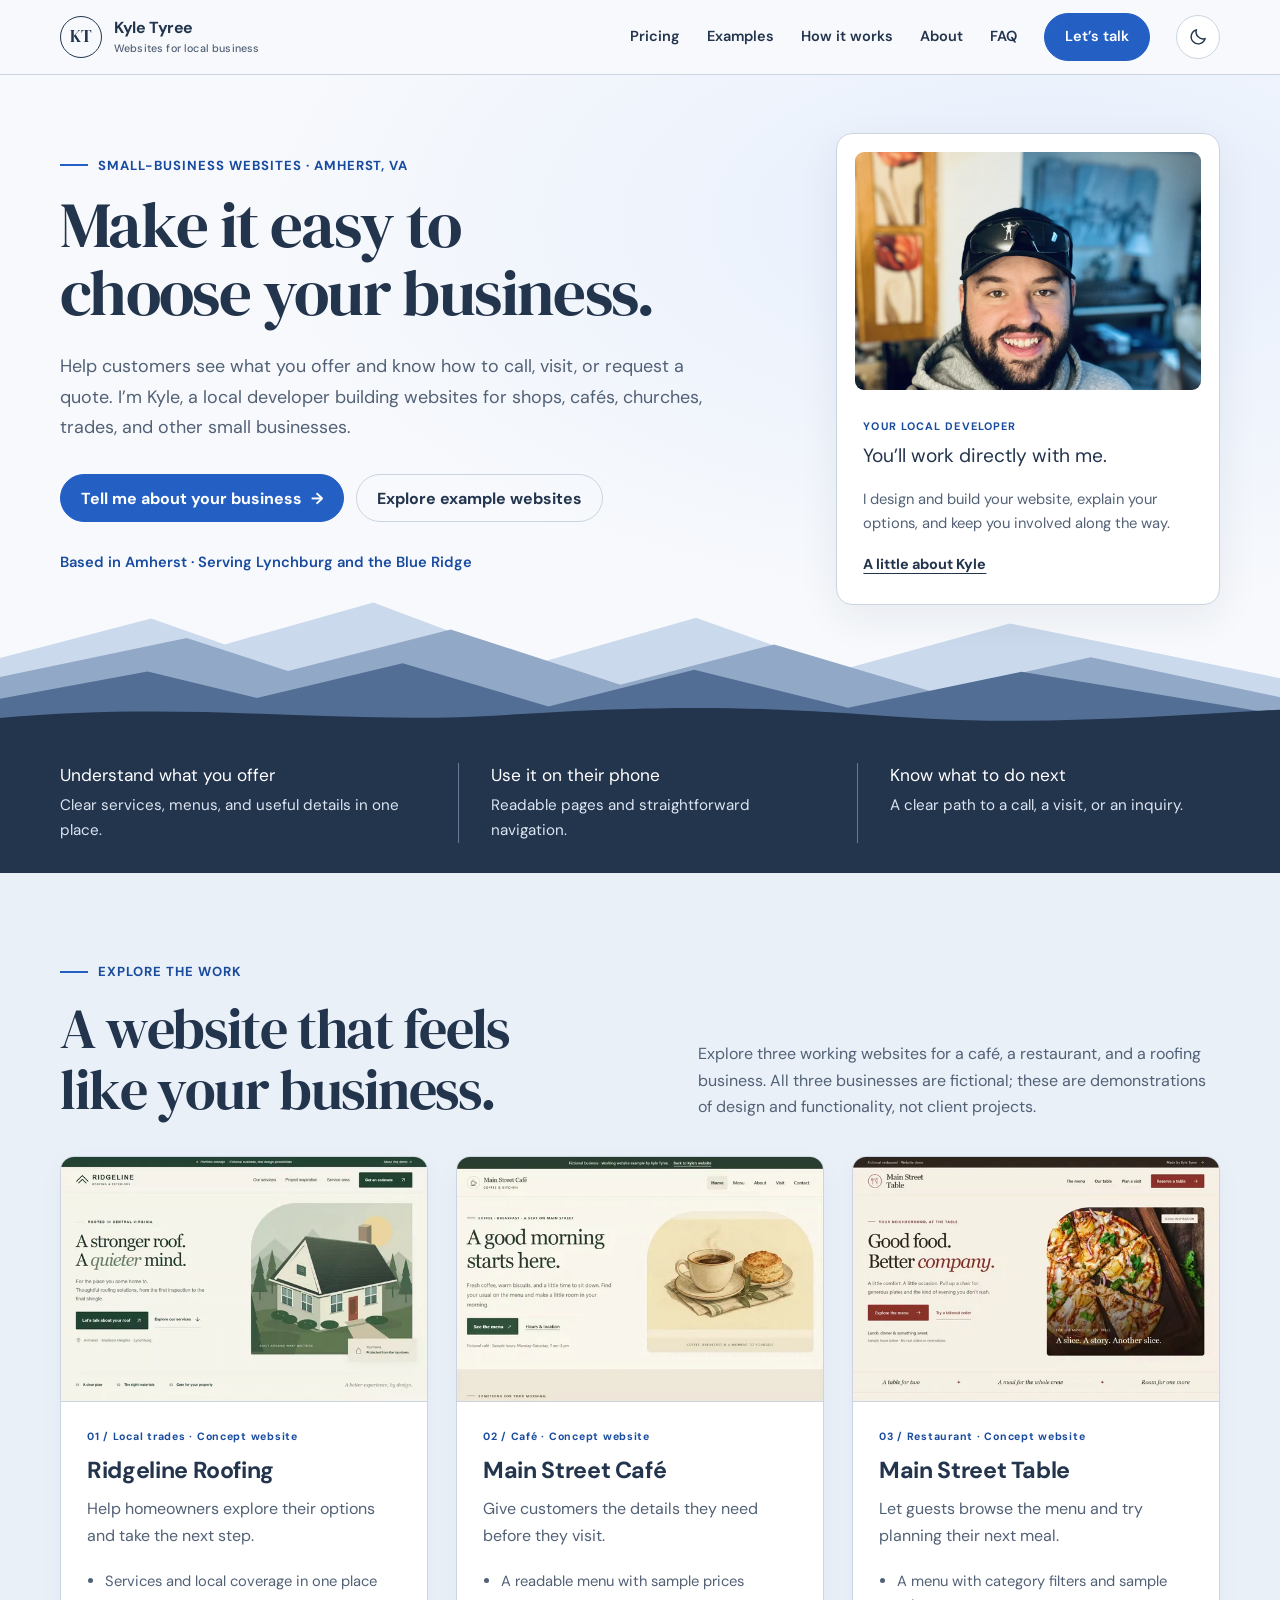
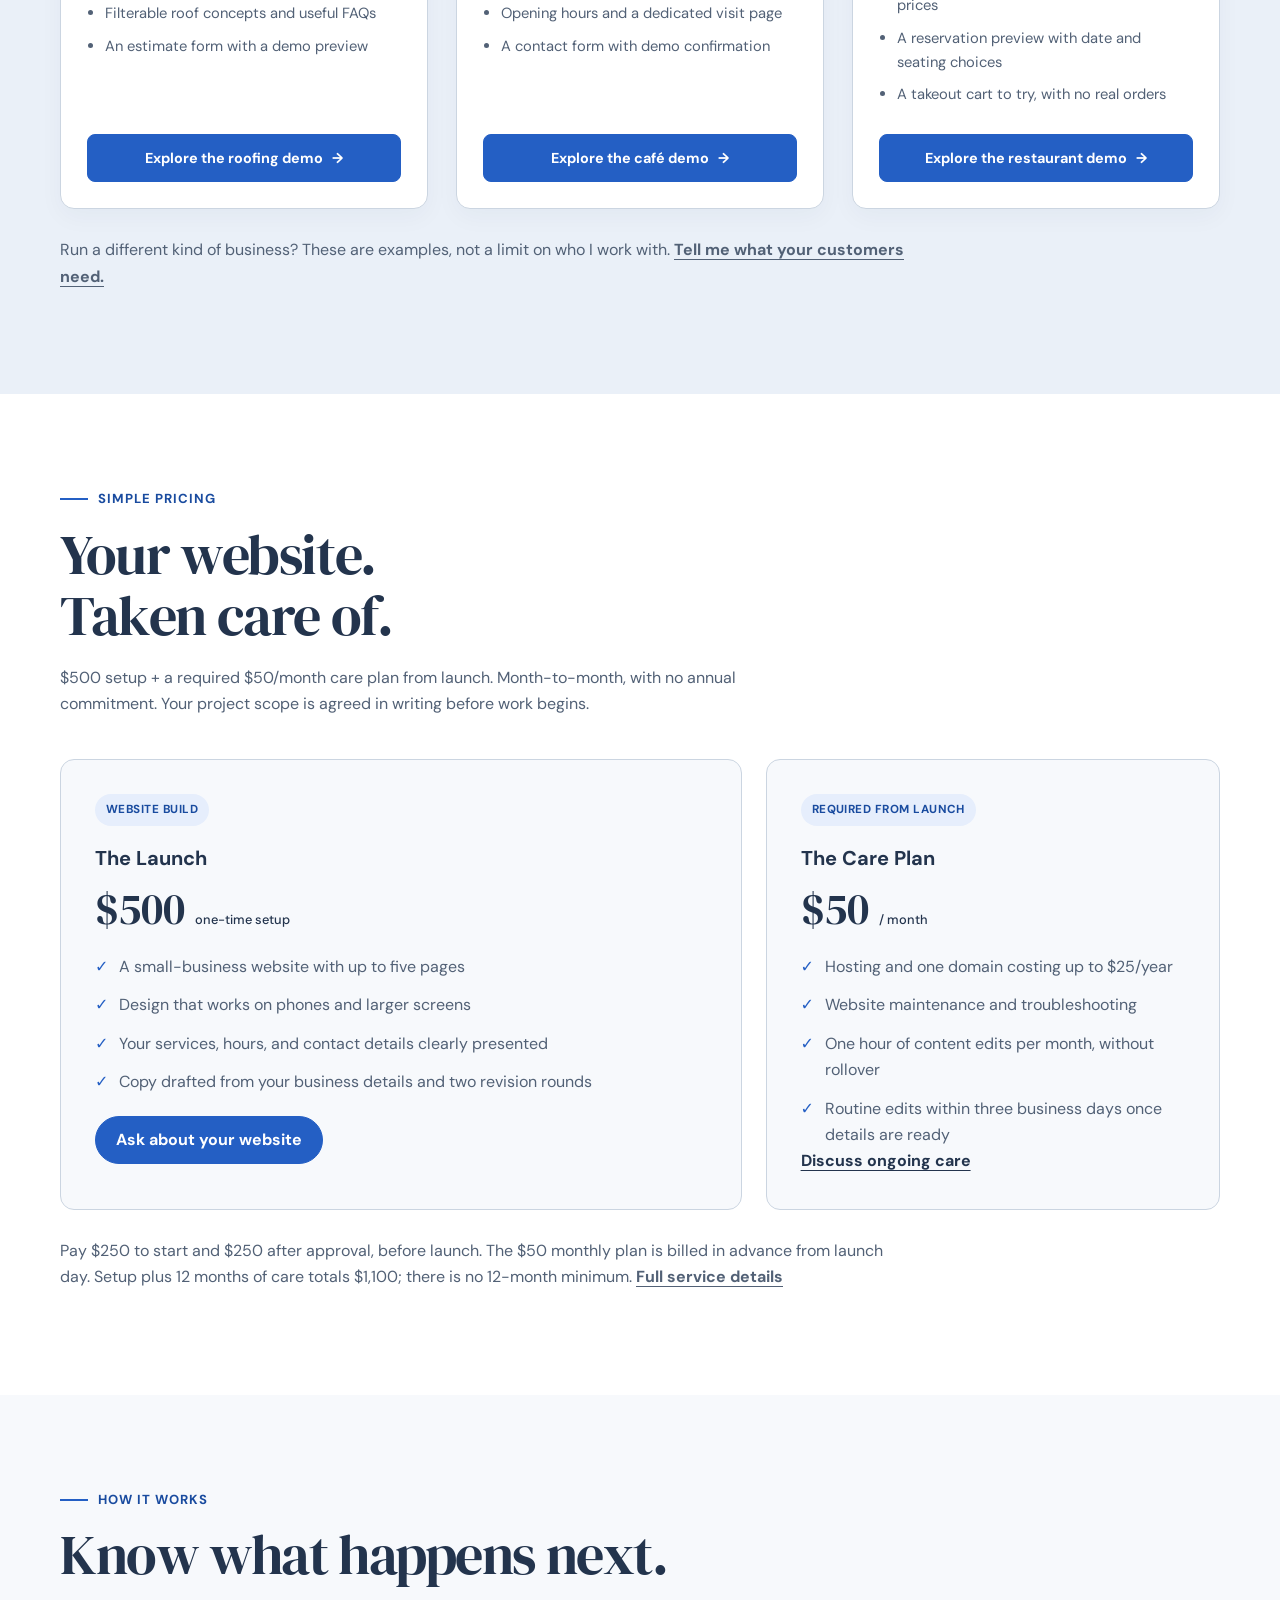
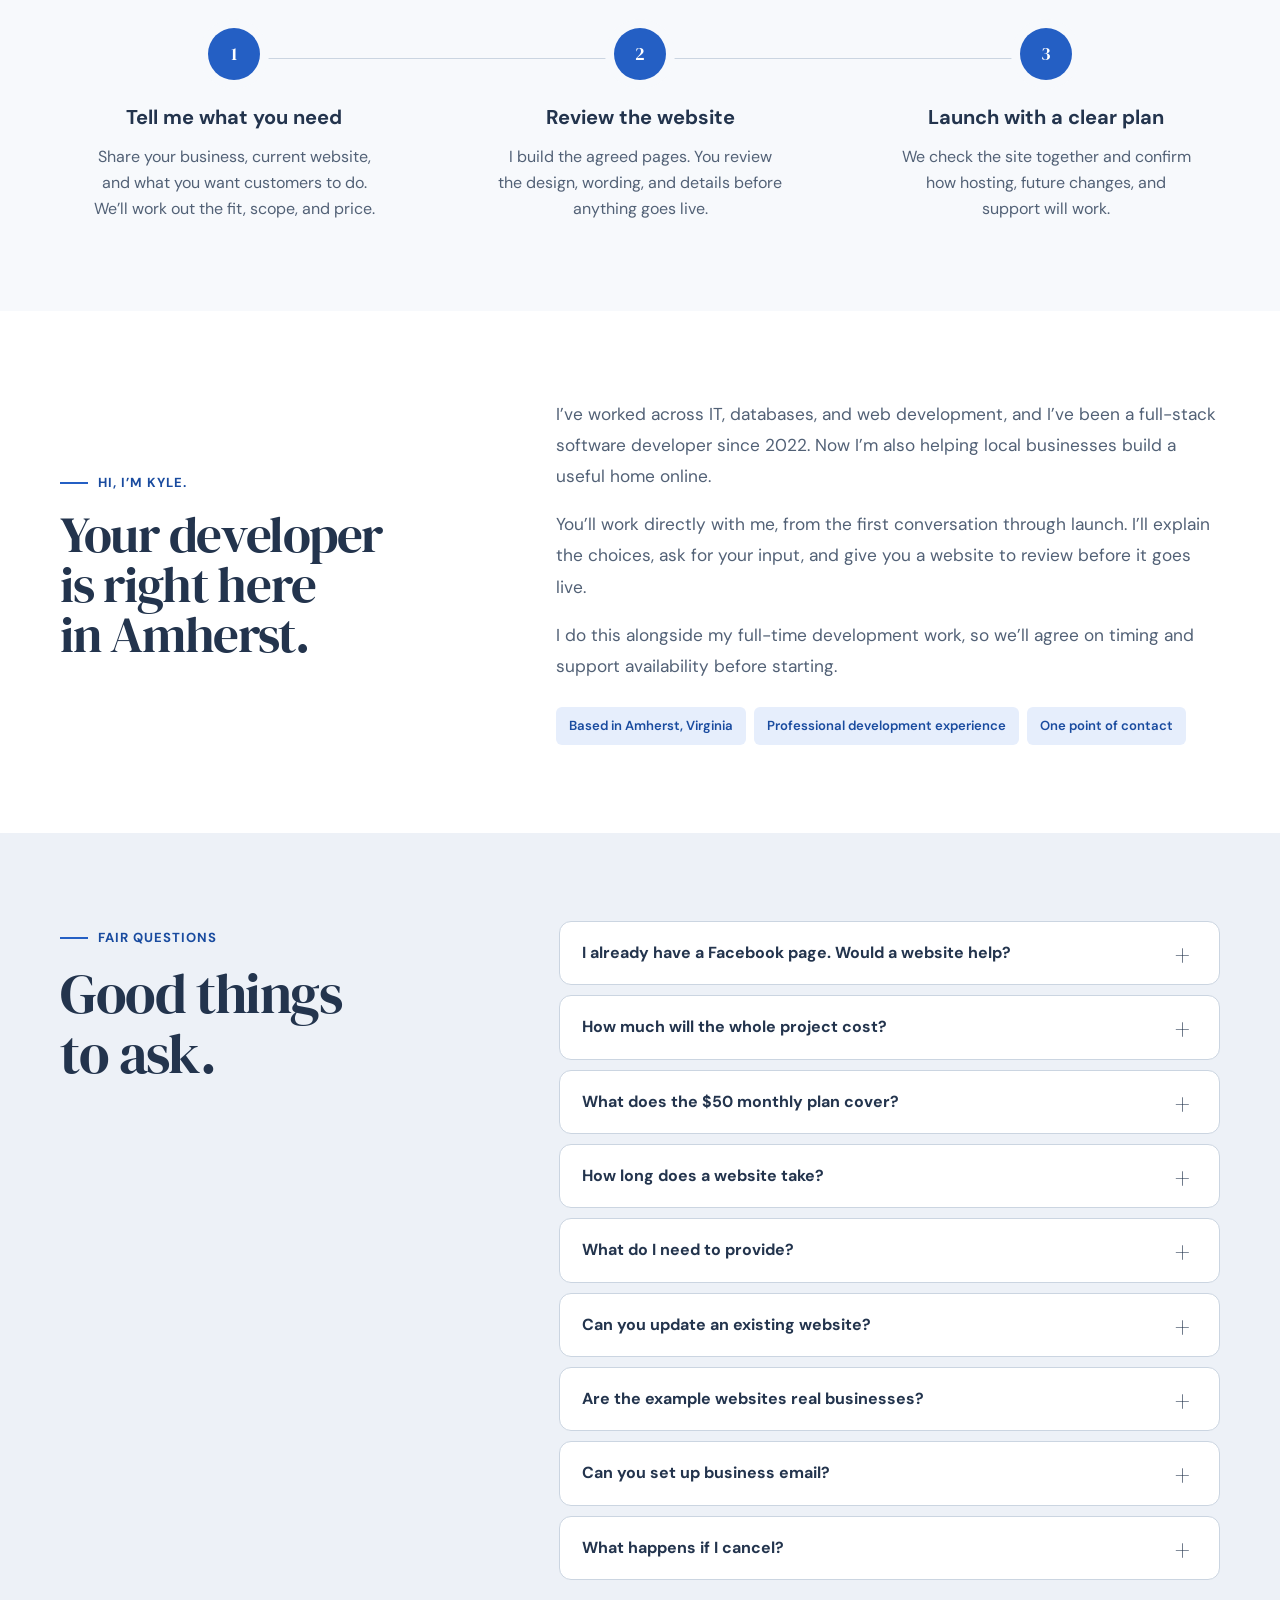
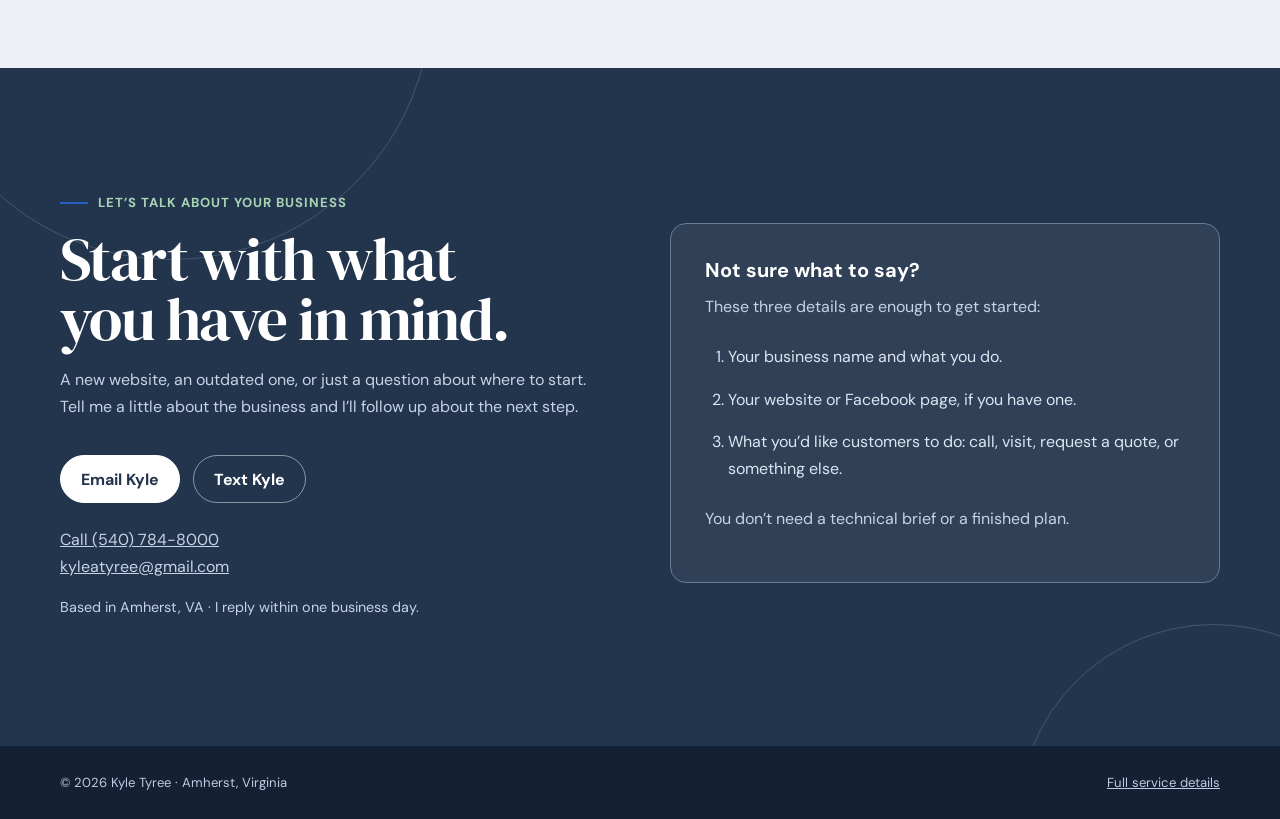
==== commit 1eee4067: "Replace demo artwork previews with website screenshots" ====
--- a/index.html
+++ b/index.html
@@ -17,7 +17,7 @@
 <link rel="preconnect" href="https://fonts.gstatic.com" crossorigin />
 <link href="https://fonts.googleapis.com/css2?family=DM+Sans:wght@400;500;600;700&family=DM+Serif+Display&display=swap" rel="stylesheet" />
 <script src="/assets/theme.js?v=slate-blue-1"></script>
-<link rel="stylesheet" href="/assets/site.css?v=studio-polish-2" />
+<link rel="stylesheet" href="/assets/site.css?v=demo-screenshots-1" />
 </head>
 <body>
 <a class="skip-link" href="#top">Skip to content</a>
@@ -100,12 +100,8 @@
 </div>
 <div class="demo-cards">
 <article class="demo-card">
-<div class="demo-visual roofing-preview">
-<div>
-<span>Roofing &amp; exteriors</span>
-<h3>A stronger roof. A quieter mind.</h3>
-</div>
-<img src="/assets/cover-roofing-v1.webp" alt="Painted ivory cottage with a sage green roof and garden shrubs" width="1536" height="1024" loading="lazy" />
+<div class="demo-visual">
+<img src="/assets/preview-roofing-600.webp" srcset="/assets/preview-roofing-600.webp 600w, /assets/preview-roofing-1200.webp 1200w" sizes="(max-width: 960px) calc(100vw - 48px), 366px" alt="Ridgeline Roofing demo homepage with navigation, roofing services headline, and estimate link" width="1200" height="800" loading="lazy" decoding="async" />
 </div>
 <div class="demo-card-copy">
 <p class="demo-category">01 / Local trades · Concept website</p>
@@ -121,12 +117,8 @@
 </div>
 </article>
 <article class="demo-card">
-<div class="demo-visual cafe-preview">
-<div>
-<span>Coffee &amp; breakfast</span>
-<h3>A good morning starts here.</h3>
-</div>
-<img src="/assets/cover-cafe-v1.webp" alt="Painted coffee cup and golden breakfast biscuit on cream plates" width="1536" height="1024" loading="lazy" />
+<div class="demo-visual">
+<img src="/assets/preview-cafe-600.webp" srcset="/assets/preview-cafe-600.webp 600w, /assets/preview-cafe-1200.webp 1200w" sizes="(max-width: 960px) calc(100vw - 48px), 366px" alt="Main Street Café demo homepage with navigation, breakfast headline, menu link, and opening hours" width="1200" height="800" loading="lazy" decoding="async" />
 </div>
 <div class="demo-card-copy">
 <p class="demo-category">02 / Café · Concept website</p>
@@ -142,12 +134,8 @@
 </div>
 </article>
 <article class="demo-card">
-<div class="demo-visual restaurant-preview">
-<div>
-<span>Your neighborhood table</span>
-<h3>Good food. Better company.</h3>
-</div>
-<img src="/assets/cover-restaurant-v1.webp" alt="Painted tomato and basil pizza on a round wooden serving board" width="1536" height="1024" loading="lazy" />
+<div class="demo-visual">
+<img src="/assets/preview-restaurant-600.webp" srcset="/assets/preview-restaurant-600.webp 600w, /assets/preview-restaurant-1200.webp 1200w" sizes="(max-width: 960px) calc(100vw - 48px), 366px" alt="Main Street Table demo homepage with navigation, restaurant headline, menu link, and reservation button" width="1200" height="800" loading="lazy" decoding="async" />
 </div>
 <div class="demo-card-copy">
 <p class="demo-category">03 / Restaurant · Concept website</p>
--- a/assets/site.css
+++ b/assets/site.css
@@ -262,21 +262,14 @@
     .demo { background: var(--sky); }
     .demo-cards { display: grid; grid-template-columns: repeat(3, minmax(0, 1fr)); gap: 28px; }
     .demo-card { display: flex; flex-direction: column; border-radius: 16px; background: var(--paper); overflow: hidden; border: 1px solid var(--line); }
-    .demo-visual { display: grid; grid-template-columns: 1fr; grid-template-rows: 115px 190px; align-items: center; padding: 30px; gap: 16px; background: #f6f7f3; color: #192f35; }
-    .demo-visual.cafe-preview { background: #fcf8ee; color: #392c22; }
-    .demo-visual h3 { font-size: 1.8rem; }
-    .cafe-preview h3 { font-family: Georgia,serif; font-weight: 400; }
-    .demo-visual span { display: block; font-size: .73rem; text-transform: uppercase; letter-spacing: .06em; margin-bottom: 14px; }
-    .demo-visual img { width: 100%; height: 190px; object-fit: contain; border-radius: 5px; background: #fff8e5; }
-    .demo-visual.roofing-preview { background: #f5f4ec; color: #293e33; }
-    .roofing-preview h3, .restaurant-preview h3 { font-family: Georgia, serif; font-weight: 400; }
-    .demo-visual.restaurant-preview { background: #f7f0e5; color: #412d26; }
+    /* Show the captured demo pages without cropping their navigation or hero. */
+    .demo-visual { border-bottom: 1px solid var(--line); background: var(--paper); }
+    .demo-visual img { width: 100%; height: auto; aspect-ratio: 3 / 2; }
     .demo-card-copy { display: flex; flex-direction: column; flex: 1; padding: 28px; }
     .demo-card-copy ul { padding-left: 20px; color: var(--muted); }
     .demo-card-copy .button { margin-top: auto; align-self: flex-start; }
     @media(max-width: 960px) {
       .demo-cards { grid-template-columns: 1fr; }
-      .demo-visual { grid-template-columns: 1.2fr .8fr; grid-template-rows: auto; }
     }
     .package-grid { grid-template-columns: 1.2fr .8fr; }
     .package { min-height: auto; }
@@ -298,8 +291,6 @@
       .hero-card .portrait { height: 140px; margin: 0; object-position: 50% 48%; }
       .hero { padding: 50px 0 125px; }
       .package-grid, .about-grid, .contact-grid { grid-template-columns: 1fr; gap: 28px; }
-      .demo-visual { padding: 20px; }
-      .demo-visual h3 { font-size: 1.4rem; }
     }
     @media(max-width: 600px) {
       .benefit-grid, .demo-cards { grid-template-columns: 1fr; }
@@ -311,7 +302,6 @@
       .hero-card h2 { font-size: 1.1rem; }
       .hero-card p { font-size: .9rem; }
       .hero-actions { margin-top: 24px; }
-      .demo-visual { min-height: 200px; }
       .contact { padding: 65px 0; }
     }
 
@@ -391,9 +381,6 @@
 .demo .section-head h2, .demo .section-head > p:last-child { margin-bottom: 0; }
 .demo-card { border-radius: 20px; box-shadow: 0 8px 24px rgba(24, 40, 65, .04); }
 .demo-card:hover, .demo-card:focus-within { border-color: var(--accent); }
-.demo-visual { padding: 24px; gap: 18px; grid-template-rows: 110px 190px; }
-.demo-visual h3 { font-size: 1.85rem; line-height: 1.14; }
-.demo-visual span { font-size: .7rem; font-weight: 600; letter-spacing: .08em; }
 .demo-card-copy { padding: 26px; }
 .demo-category { color: var(--accent-hover); font-size: .73rem; font-weight: 700; letter-spacing: .04em; margin-bottom: 10px; }
 .demo-card-copy h3 { font-size: 1.4rem; letter-spacing: -.015em; }
@@ -414,9 +401,6 @@
 .faq-list summary::after { top: 15px; }
 .faq-list details p { margin-bottom: 22px; }
 .contact-steps { align-self: center; padding: 34px; }
-@media(max-width: 960px) {
-  .demo-visual { grid-template-rows: auto; }
-}
 @media(max-width: 860px) {
   .section { padding: 68px 0; }
   .hero-card { padding: 18px; }
@@ -429,18 +413,10 @@
   .section { padding: 58px 0; }
   .benefit-grid > div + div { border-left: 0; border-top: 1px solid #657b99; padding: 20px 0 0; }
   .hero-card .portrait { height: 130px; }
-  .demo-visual { padding: 20px; gap: 14px; }
-  .demo-visual h3 { font-size: 1.5rem; }
   .demo-card-copy { padding: 24px; }
   .package { padding: 28px 24px; }
   .faq-list details { padding: 0 18px; }
   .contact-steps { padding: 24px; }
-}
-
-/* Keep the matching landscape cover illustrations complete on small screens. */
-@media(max-width: 600px) {
-  .demo-visual { grid-template-columns: 1fr; grid-template-rows: auto auto; }
-  .demo-visual img { height: auto; aspect-ratio: 3 / 2; }
 }
 
 /* Shared studio identity and readable page rhythm. */
@@ -461,7 +437,6 @@
 .hero-card .text-link { font-size: .9rem; }
 .section-head h2, .about h2, .contact h2 { text-wrap: balance; }
 .demo-card { border-radius: 14px; }
-.demo-visual { border-bottom: 1px solid var(--line); }
 .demo-category { font-size: .66rem; letter-spacing: .07em; }
 .demo-card-copy h3 { font-size: 1.45rem; }
 .demo-card-copy .button { border-radius: 8px; }
@@ -511,4 +486,4 @@
   .service-nav a { flex-grow: 1; text-align: center; }
   header.site-nav .text-link { font-size: .78rem; max-width: 100px; text-align: right; }
   header.site-nav .brand-name small { display: none; }
-}
+}
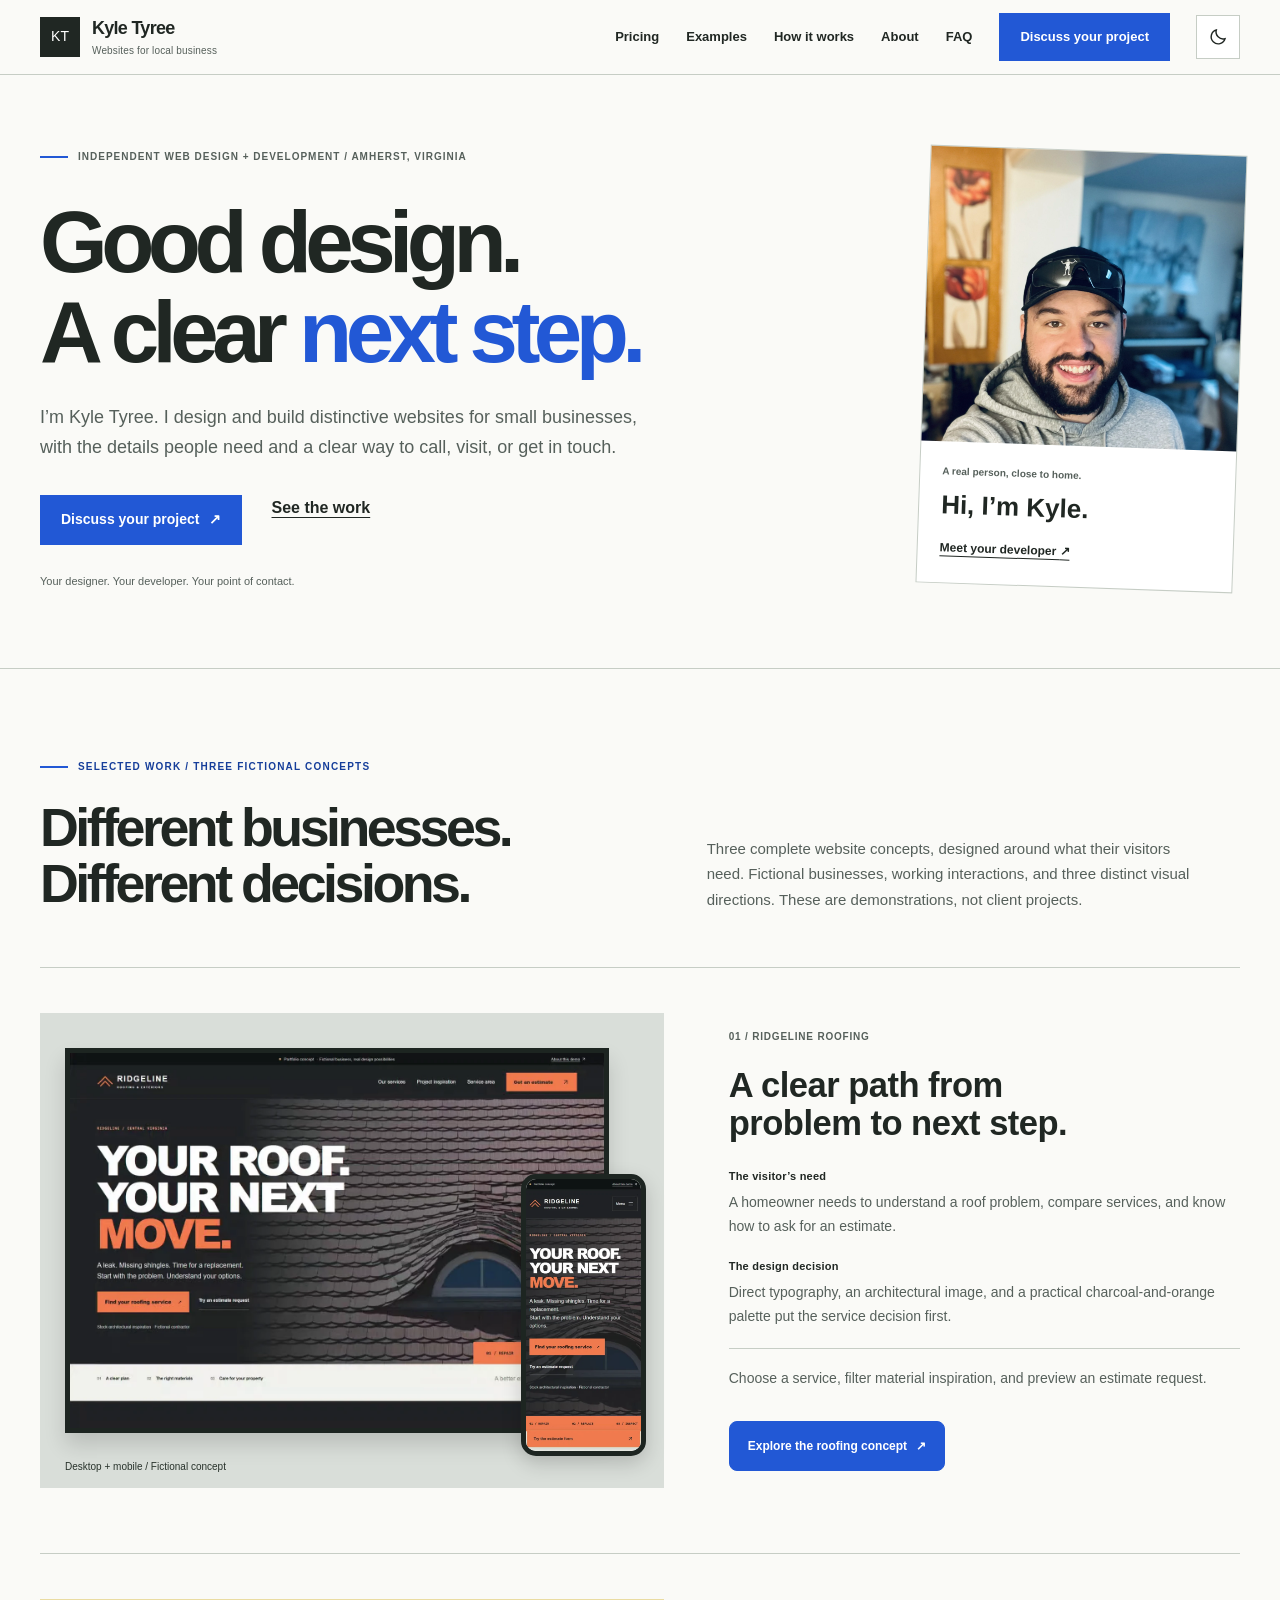
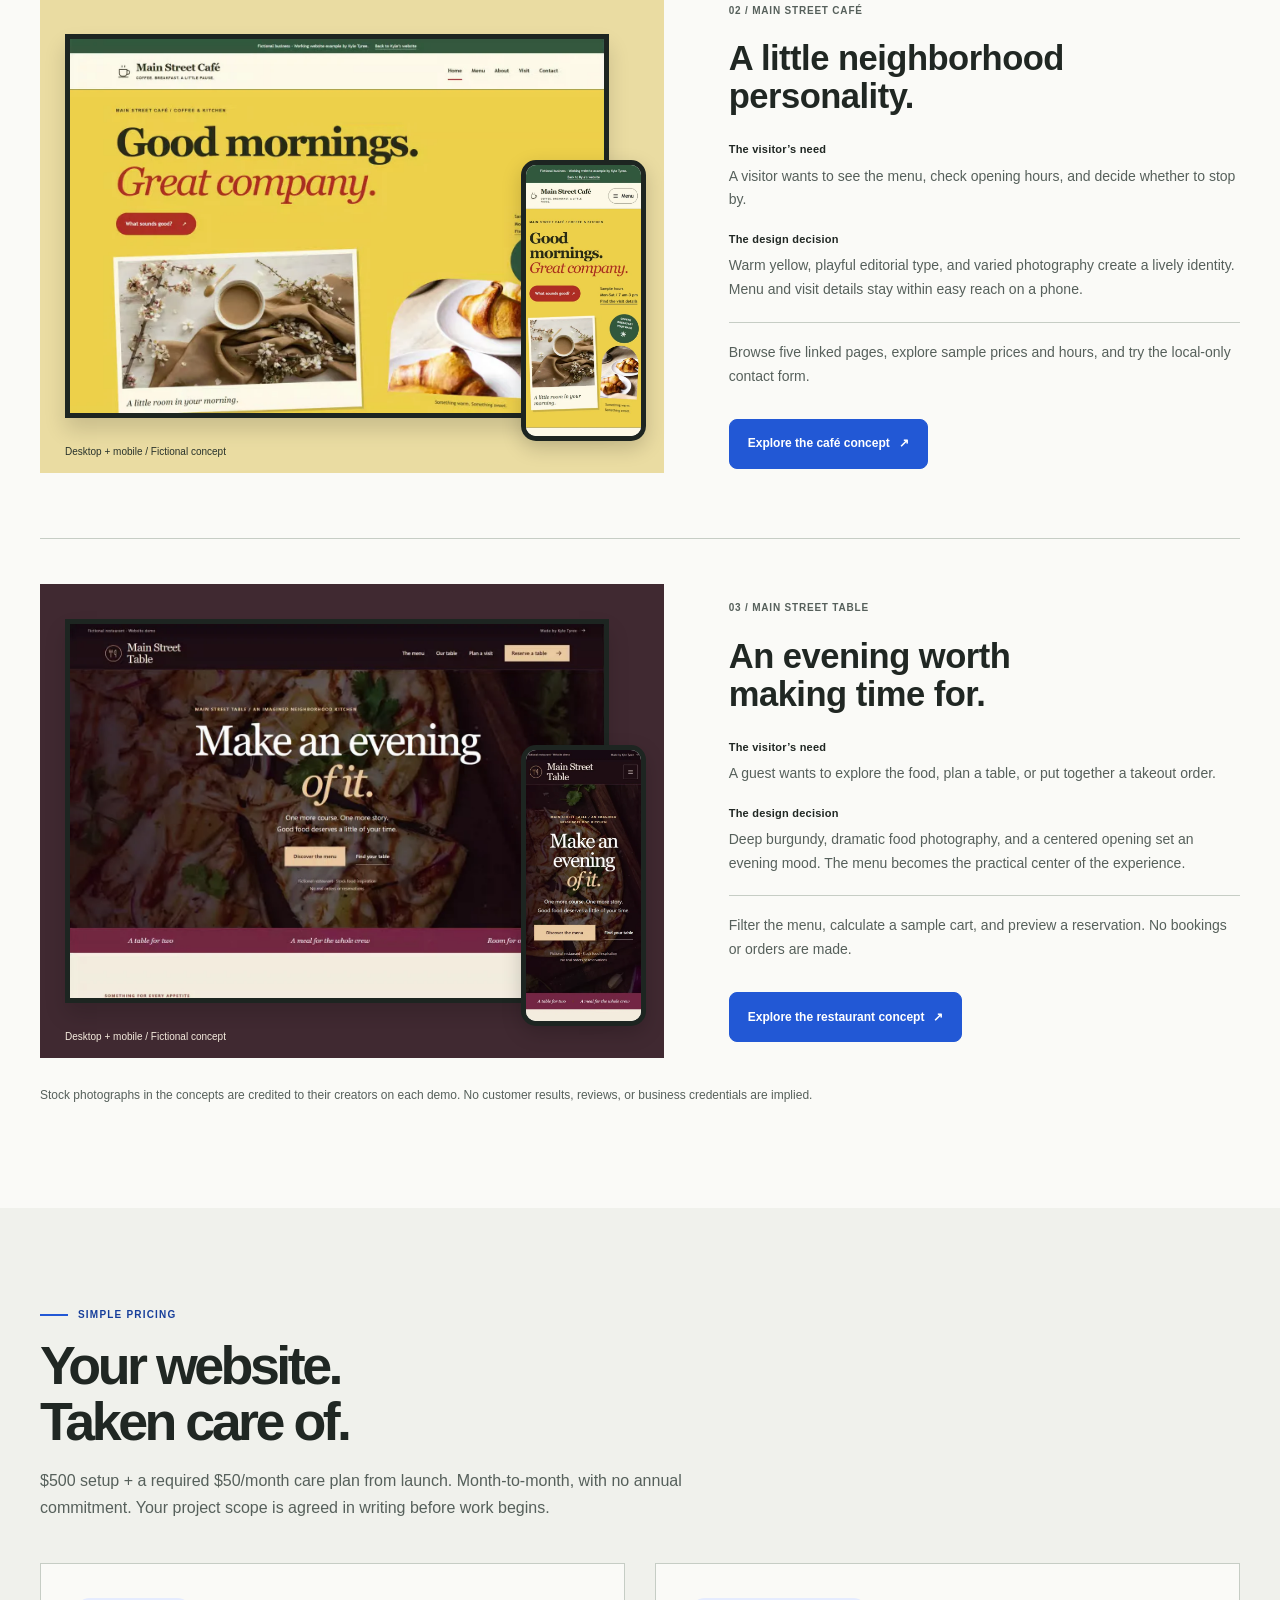
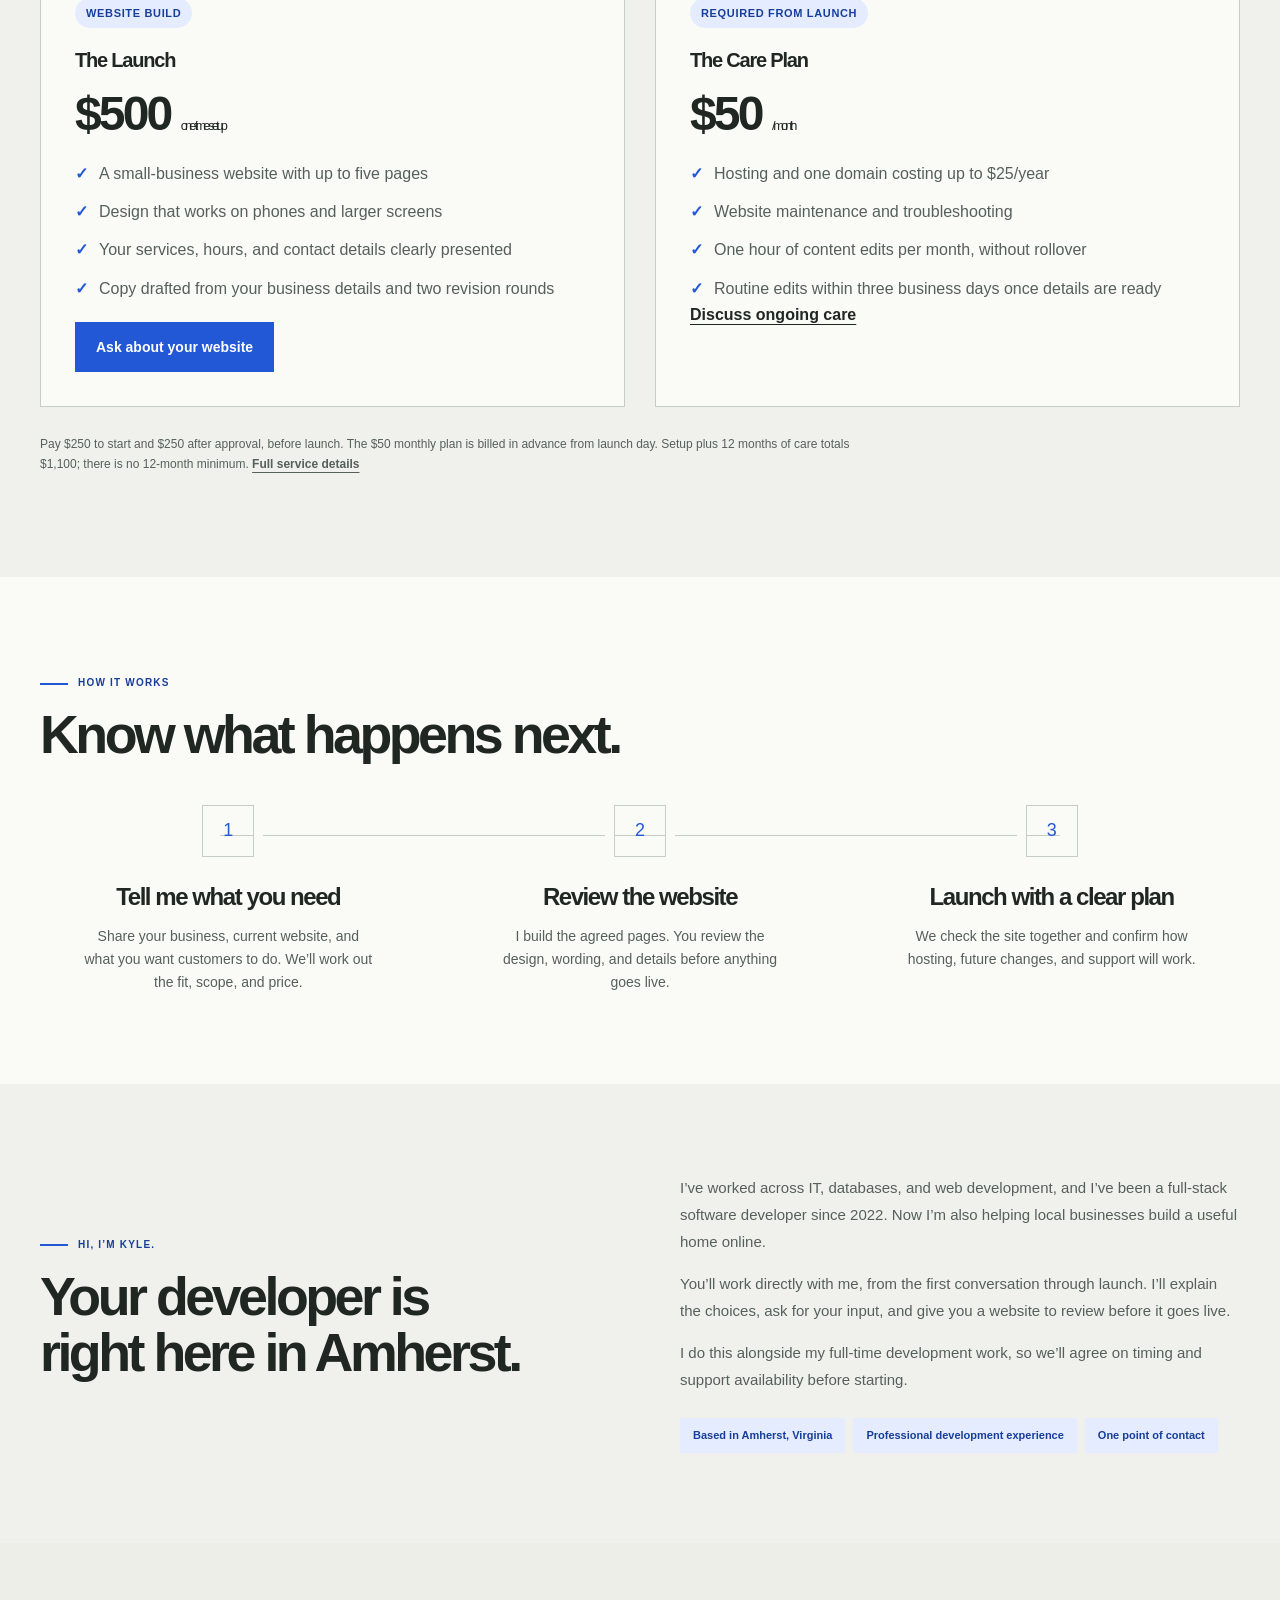
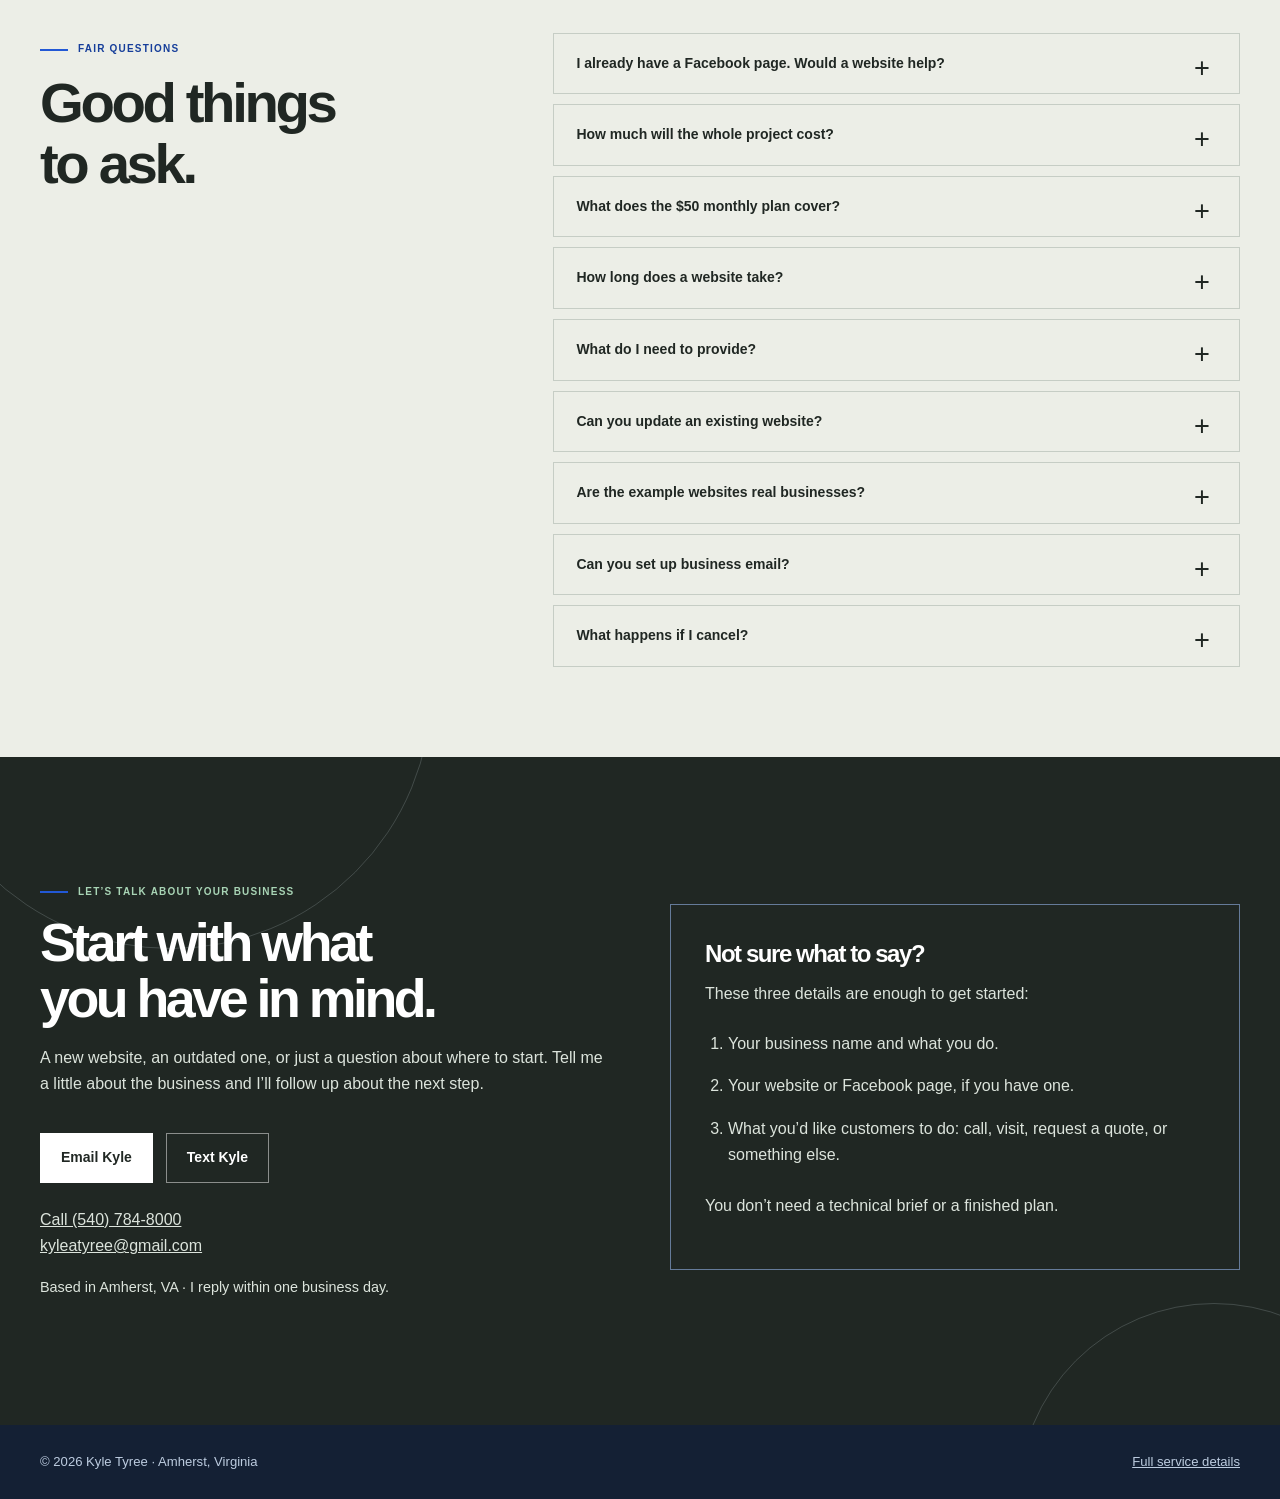
==== commit 0c5d4cb0: "Present redesigned demo concepts with responsive case studies" ====
--- a/index.html
+++ b/index.html
@@ -1,313 +1,202 @@
-<!doctype html>
-<html lang="en">
-<head>
-<meta charset="utf-8" />
-<meta name="viewport" content="width=device-width, initial-scale=1, viewport-fit=cover" />
-<meta name="color-scheme" content="light dark" />
-<meta name="theme-color" content="#f7f9fc" />
-<link rel="icon" href="/assets/favicon.svg?v=slate-blue-1" type="image/svg+xml" />
-<link rel="canonical" href="https://kyletyree.com/" />
-<meta property="og:title" content="Small-business websites | Kyle Tyree" />
-<meta property="og:description" content="Help customers understand your business and take the next step. Websites by a developer in Amherst, Virginia." />
-<meta property="og:type" content="website" />
-<meta property="og:url" content="https://kyletyree.com/" />
-<title>Small-business websites in Amherst, VA | Kyle Tyree</title>
-<meta name="description" content="Websites for small businesses in Amherst, Lynchburg, and the Blue Ridge. Explore working examples and talk directly with local developer Kyle Tyree." />
-<link rel="preconnect" href="https://fonts.googleapis.com" />
-<link rel="preconnect" href="https://fonts.gstatic.com" crossorigin />
-<link href="https://fonts.googleapis.com/css2?family=DM+Sans:wght@400;500;600;700&family=DM+Serif+Display&display=swap" rel="stylesheet" />
-<script src="/assets/theme.js?v=slate-blue-1"></script>
-<link rel="stylesheet" href="/assets/site.css?v=demo-screenshots-1" />
-</head>
-<body>
-<a class="skip-link" href="#top">Skip to content</a>
-<nav class="site-nav" aria-label="Primary navigation">
-<div class="wrap nav-inner">
-<a class="brand" href="#top" aria-label="Kyle Tyree home"><span class="brand-mark" aria-hidden="true">KT</span><span class="brand-name">Kyle Tyree<small>Websites for local business</small></span></a>
-<button class="theme-toggle" type="button" aria-label="Dark mode" hidden>
-<svg class="theme-moon" width="20" height="20" viewBox="0 0 24 24" fill="none" stroke="currentColor" stroke-width="1.7" aria-hidden="true"><path d="M20.5 14A8.5 8.5 0 0 1 10 3.5 8.5 8.5 0 1 0 20.5 14Z"/></svg>
-<svg class="theme-sun" width="20" height="20" viewBox="0 0 24 24" fill="none" stroke="currentColor" stroke-width="1.7" stroke-linecap="round" aria-hidden="true"><circle cx="12" cy="12" r="4"/><path d="M12 2v2m0 16v2M2 12h2m16 0h2M5 5l1.5 1.5m11 11L19 19M5 19l1.5-1.5m11-11L19 5"/></svg>
-<span>Dark mode</span></button>
-<button class="menu-toggle" type="button" aria-expanded="false" aria-controls="nav-links" aria-label="Open navigation">
-<svg width="27" height="27" viewBox="0 0 24 24" fill="none" aria-hidden="true">
-<path d="M4 7h16M4 12h16M4 17h16" stroke="currentColor" stroke-width="2" stroke-linecap="round"/>
-</svg>
-</button>
-<div class="nav-links" id="nav-links">
-<a href="#packages">Pricing</a>
-<a href="#demo">Examples</a>
-<a href="#how">How it works</a>
-<a href="#about">About</a>
-<a href="#faq">FAQ</a>
-<a class="nav-cta" href="#contact">Let’s talk</a>
-</div>
-</div>
-</nav>
-<main id="top">
-<section class="hero">
-<div class="wrap hero-copy hero-layout">
-<div>
-<p class="eyebrow">Small-business websites · Amherst, VA</p>
-<h1>Make it easy to choose your business.</h1>
-<p class="lede">Help customers see what you offer and know how to call, visit, or request a quote. I’m Kyle, a local developer building websites for shops, cafés, churches, trades, and other small businesses.</p>
-<div class="hero-actions">
-<a class="button" href="#contact">Tell me about your business <span aria-hidden="true">→</span>
-</a>
-<a class="button secondary" href="#demo">Explore example websites</a>
-</div>
-<p class="hero-note">Based in Amherst · Serving Lynchburg and the Blue Ridge</p>
-</div>
-<aside class="hero-card" aria-label="Meet your developer">
-<img class="portrait" src="/assets/kyle-tyree.webp" decoding="async" alt="Kyle Tyree" width="2316" height="3088" fetchpriority="high" />
-<div>
-<p class="profile-label">Your local developer</p><h2>You’ll work directly with me.</h2>
-<p>I design and build your website, explain your options, and keep you involved along the way.</p>
-<a class="text-link" href="#about">A little about Kyle</a>
-</div>
-</aside>
-</div>
-<div class="mountains" aria-hidden="true">
-<svg viewBox="0 0 1440 360" preserveAspectRatio="none">
-<path d="M0 174 170 76l83 64L420 36l183 152L783 74l164 129 189-115 304 136v136H0Z" fill="#cbd9ec"/>
-<path d="m0 221 210-97 114 82 183-103 191 137 173-100 180 119 176-87 213 99v89H0Z" fill="#91a8c7"/>
-<path d="m0 275 166-68 123 66 164-86 164 107 164-91 173 94 195-89 291 106v46H0Z" fill="#526e94"/>
-<path d="M0 323c218-44 380 19 571-8 208-30 306-16 442 5 158 24 298-3 427-18v58H0Z" fill="#23344d"/>
-</svg>
-</div>
-</section>
-<section class="benefits" aria-label="What your website helps customers do">
-<div class="wrap benefit-grid">
-<div>
-<h2>Understand what you offer</h2>
-<p>Clear services, menus, and useful details in one place.</p>
-</div>
-<div>
-<h2>Use it on their phone</h2>
-<p>Readable pages and straightforward navigation.</p>
-</div>
-<div>
-<h2>Know what to do next</h2>
-<p>A clear path to a call, a visit, or an inquiry.</p>
-</div>
-</div>
-</section>
-<section class="section demo" id="demo">
-<div class="wrap">
-<div class="section-head">
-<p class="eyebrow">Explore the work</p>
-<h2>A website that feels<br>like your business.</h2>
-<p>Explore three working websites for a café, a restaurant, and a roofing business. All three businesses are fictional; these are demonstrations of design and functionality, not client projects.</p>
-</div>
-<div class="demo-cards">
-<article class="demo-card">
-<div class="demo-visual">
-<img src="/assets/preview-roofing-600.webp" srcset="/assets/preview-roofing-600.webp 600w, /assets/preview-roofing-1200.webp 1200w" sizes="(max-width: 960px) calc(100vw - 48px), 366px" alt="Ridgeline Roofing demo homepage with navigation, roofing services headline, and estimate link" width="1200" height="800" loading="lazy" decoding="async" />
-</div>
-<div class="demo-card-copy">
-<p class="demo-category">01 / Local trades · Concept website</p>
-<h3>Ridgeline Roofing</h3>
-<p>Help homeowners explore their options and take the next step.</p>
-<ul>
-<li>Services and local coverage in one place</li>
-<li>Filterable roof concepts and useful FAQs</li>
-<li>An estimate form with a demo preview</li>
-</ul>
-<a class="button" href="https://roofing.kyletyree.com/">Explore the roofing demo <span aria-hidden="true">→</span>
-</a>
-</div>
-</article>
-<article class="demo-card">
-<div class="demo-visual">
-<img src="/assets/preview-cafe-600.webp" srcset="/assets/preview-cafe-600.webp 600w, /assets/preview-cafe-1200.webp 1200w" sizes="(max-width: 960px) calc(100vw - 48px), 366px" alt="Main Street Café demo homepage with navigation, breakfast headline, menu link, and opening hours" width="1200" height="800" loading="lazy" decoding="async" />
-</div>
-<div class="demo-card-copy">
-<p class="demo-category">02 / Café · Concept website</p>
-<h3>Main Street Café</h3>
-<p>Give customers the details they need before they visit.</p>
-<ul>
-<li>A readable menu with sample prices</li>
-<li>Opening hours and a dedicated visit page</li>
-<li>A contact form with demo confirmation</li>
-</ul>
-<a class="button" href="https://cafe.kyletyree.com/">Explore the café demo <span aria-hidden="true">→</span>
-</a>
-</div>
-</article>
-<article class="demo-card">
-<div class="demo-visual">
-<img src="/assets/preview-restaurant-600.webp" srcset="/assets/preview-restaurant-600.webp 600w, /assets/preview-restaurant-1200.webp 1200w" sizes="(max-width: 960px) calc(100vw - 48px), 366px" alt="Main Street Table demo homepage with navigation, restaurant headline, menu link, and reservation button" width="1200" height="800" loading="lazy" decoding="async" />
-</div>
-<div class="demo-card-copy">
-<p class="demo-category">03 / Restaurant · Concept website</p>
-<h3>Main Street Table</h3>
-<p>Let guests browse the menu and try planning their next meal.</p>
-<ul>
-<li>A menu with category filters and sample prices</li>
-<li>A reservation preview with date and seating choices</li>
-<li>A takeout cart to try, with no real orders</li>
-</ul>
-<a class="button" href="https://restaurant.kyletyree.com/">Explore the restaurant demo <span aria-hidden="true">→</span>
-</a>
-</div>
-</article>
-</div>
-<p class="package-note">Run a different kind of business? These are examples, not a limit on who I work with. <a class="text-link" href="#contact">Tell me what your customers need.</a>
-</p>
-</div>
-</section>
-<section class="section packages" id="packages">
-<div class="wrap">
-<div class="section-head">
-<p class="eyebrow">Simple pricing</p>
-<h2>Your website.<br>Taken care of.</h2>
-<p> $500 setup + a required $50/month care plan from launch. Month-to-month, with no annual commitment. Your project scope is agreed in writing before work begins.</p>
-</div>
-<div class="package-grid">
-<article class="package">
-<span class="package-tag">Website build</span>
-<h3>The Launch</h3>
-<p class="price">$500 <small>one-time setup</small>
-</p>
-<ul>
-<li>A small-business website with up to five pages</li>
-<li>Design that works on phones and larger screens</li>
-<li>Your services, hours, and contact details clearly presented</li>
-<li>Copy drafted from your business details and two revision rounds</li>
-</ul>
-<a class="button" href="#contact">Ask about your website</a>
-</article>
-<article class="package">
-<span class="package-tag">Required from launch</span>
-<h3>The Care Plan</h3>
-<p class="price">$50 <small>/ month</small>
-</p>
-<ul><li>Hosting and one domain costing up to $25/year</li><li>Website maintenance and troubleshooting</li><li>One hour of content edits per month, without rollover</li><li>Routine edits within three business days once details are ready</li></ul>
-<a class="text-link" href="#contact">Discuss ongoing care</a>
-</article>
-</div>
-<p class="package-note">Pay $250 to start and $250 after approval, before launch. The $50 monthly plan is billed in advance from launch day. Setup plus 12 months of care totals $1,100; there is no 12-month minimum. <a class="text-link" href="/service-details.html">Full service details</a></p>
-</div>
-</section>
-<section class="section how" id="how">
-<div class="wrap">
-<div class="section-head">
-<p class="eyebrow">How it works</p>
-<h2>Know what happens next.</h2>
-</div>
-<div class="steps">
-<article class="step">
-<span class="step-num">1</span>
-<h3>Tell me what you need</h3>
-<p>Share your business, current website, and what you want customers to do. We’ll work out the fit, scope, and price.</p>
-</article>
-<article class="step">
-<span class="step-num">2</span>
-<h3>Review the website</h3>
-<p>I build the agreed pages. You review the design, wording, and details before anything goes live.</p>
-</article>
-<article class="step">
-<span class="step-num">3</span>
-<h3>Launch with a clear plan</h3>
-<p>We check the site together and confirm how hosting, future changes, and support will work.</p>
-</article>
-</div>
-</div>
-</section>
-<section class="section about" id="about">
-<div class="wrap about-grid">
-<div class="about-heading">
-<p class="eyebrow">Hi, I’m Kyle.</p>
-<h2>Your developer is right here in Amherst.</h2>
-</div>
-<div class="about-copy">
-<p>I’ve worked across IT, databases, and web development, and I’ve been a full-stack software developer since 2022. Now I’m also helping local businesses build a useful home online.</p>
-<p>You’ll work directly with me, from the first conversation through launch. I’ll explain the choices, ask for your input, and give you a website to review before it goes live.</p>
-<p>I do this alongside my full-time development work, so we’ll agree on timing and support availability before starting.</p>
-<div class="about-facts">
-<span>Based in Amherst, Virginia</span>
-<span>Professional development experience</span>
-<span>One point of contact</span>
-</div>
-</div>
-</div>
-</section>
-<section class="section faq" id="faq">
-<div class="wrap faq-layout">
-<div>
-<p class="eyebrow">Fair questions</p>
-<h2>Good things to ask.</h2>
-</div>
-<div class="faq-list">
-<details>
-<summary>I already have a Facebook page. Would a website help?</summary>
-<p>It depends on what your customers need. A website gives you a dedicated place for services, menus, hours, and inquiries that you can link from Facebook, your business listing, and printed materials. I’ll help you decide whether that would be useful for your business.</p>
-</details>
-<details>
-<summary>How much will the whole project cost?</summary>
-<p>The standard package is $500 setup plus a required $50/month plan from launch. Custom features and approved extras are quoted separately. <a href="/service-details.html">See the full scope and payment details.</a></p>
-</details>
-<details>
-<summary>What does the $50 monthly plan cover?</summary>
-<p>Hosting, one domain costing up to $25/year, website maintenance, and one hour of content edits each month without rollover. The plan is month-to-month. Extra edits cost $50/hour in 15-minute increments, with your approval first.</p>
-</details>
-<details>
-<summary>How long does a website take?</summary>
-<p>The target is 2–4 weeks after receiving your deposit and required content. We agree on the date before work starts; delayed feedback or added scope can move it.</p>
-</details>
-<details>
-<summary>What do I need to provide?</summary>
-<p>Provide your business details, services or menu, photos, and logo. I draft and polish the wording from those details. New branding and custom features are quoted separately.</p>
-</details>
-<details>
-<summary>Can you update an existing website?</summary>
-<p>Send me the link and explain what isn’t working for you. I’ll review whether changes to the current site or a rebuild make sense before proposing work.</p>
-</details>
-<details>
-<summary>Are the example websites real businesses?</summary>
-<p>No. They are complete demonstration websites for fictional businesses. You can browse every page and try the forms, but those forms do not send or save information.</p>
-</details>
-<details><summary>Can you set up business email?</summary><p>Yes. Google Workspace setup is $100 for a straightforward new account with up to three users. You own the account and pay Google directly. Existing email migration is quoted separately. <a href="/service-details.html#email">Email setup details</a></p></details>
-<details><summary>What happens if I cancel?</summary><p>Cancel before your next billing date. Service continues through the paid period, then your new provider can take over your domain and paid-for website files. Before launch, service payments are refundable, excluding approved, nonrefundable third-party purchases. <a href="/service-details.html#cancellation">Cancellation and handoff details</a></p></details>
-</div>
-</div>
-</section>
-<section class="contact" id="contact">
-<div class="wrap contact-grid">
-<div>
-<p class="eyebrow" style="color:#a8d4b5">Let’s talk about your business</p>
-<h2>Start with what you have in mind.</h2>
-<p>A new website, an outdated one, or just a question about where to start. Tell me a little about the business and I’ll follow up about the next step.</p>
-<div class="contact-actions">
-<a class="button" href="mailto:kyleatyree@gmail.com?subject=Website%20inquiry">Email Kyle</a>
-<a class="button secondary" href="sms:+15407848000">Text Kyle</a>
-</div>
-<p>
-<a href="tel:+15407848000">Call (540) 784-8000</a>
-<br>
-<a href="mailto:kyleatyree@gmail.com">kyleatyree@gmail.com</a>
-</p>
-<p class="contact-note">Based in Amherst, VA · I reply within one business day.</p>
-</div>
-<div class="contact-steps">
-<h3>Not sure what to say?</h3>
-<p>These three details are enough to get started:</p>
-<ol>
-<li>Your business name and what you do.</li>
-<li>Your website or Facebook page, if you have one.</li>
-<li>What you’d like customers to do: call, visit, request a quote, or something else.</li>
-</ol>
-<p>You don’t need a technical brief or a finished plan.</p>
-</div>
-</div>
-</section>
-</main>
-<footer>
-<div class="wrap footer-inner">
-<span>© 2026 Kyle Tyree · Amherst, Virginia</span>
-<a href="/service-details.html">Full service details</a>
-</div>
-</footer>
-<script src="/assets/site.js" defer>
-</script>
-</body>
-</html>
+<!doctype html>
+<html lang="en">
+<head>
+<meta charset="utf-8" />
+<meta name="viewport" content="width=device-width, initial-scale=1, viewport-fit=cover" />
+<meta name="color-scheme" content="light dark" />
+<meta name="theme-color" content="#f7f9fc" />
+<link rel="icon" href="/assets/favicon.svg?v=slate-blue-1" type="image/svg+xml" />
+<link rel="canonical" href="https://kyletyree.com/" />
+<meta property="og:title" content="Small-business websites | Kyle Tyree" />
+<meta property="og:description" content="Help customers understand your business and take the next step. Websites by a developer in Amherst, Virginia." />
+<meta property="og:type" content="website" />
+<meta property="og:url" content="https://kyletyree.com/" />
+<title>Small-business websites in Amherst, VA | Kyle Tyree</title>
+<meta name="description" content="Websites for small businesses in Amherst, Lynchburg, and the Blue Ridge. Explore working examples and talk directly with local developer Kyle Tyree." />
+<script src="/assets/theme.js?v=slate-blue-1"></script>
+<link rel="stylesheet" href="/assets/site.css?v=revamp-1" />
+</head>
+<body>
+<a class="skip-link" href="#top">Skip to content</a>
+<nav class="site-nav" aria-label="Primary navigation">
+<div class="wrap nav-inner">
+<a class="brand" href="#top" aria-label="Kyle Tyree home"><span class="brand-mark" aria-hidden="true">KT</span><span class="brand-name">Kyle Tyree<small>Websites for local business</small></span></a>
+<button class="theme-toggle" type="button" aria-label="Dark mode" hidden>
+<svg class="theme-moon" width="20" height="20" viewBox="0 0 24 24" fill="none" stroke="currentColor" stroke-width="1.7" aria-hidden="true"><path d="M20.5 14A8.5 8.5 0 0 1 10 3.5 8.5 8.5 0 1 0 20.5 14Z"/></svg>
+<svg class="theme-sun" width="20" height="20" viewBox="0 0 24 24" fill="none" stroke="currentColor" stroke-width="1.7" stroke-linecap="round" aria-hidden="true"><circle cx="12" cy="12" r="4"/><path d="M12 2v2m0 16v2M2 12h2m16 0h2M5 5l1.5 1.5m11 11L19 19M5 19l1.5-1.5m11-11L19 5"/></svg>
+<span>Dark mode</span></button>
+<button class="menu-toggle" type="button" aria-expanded="false" aria-controls="nav-links" aria-label="Open navigation">
+<svg width="27" height="27" viewBox="0 0 24 24" fill="none" aria-hidden="true">
+<path d="M4 7h16M4 12h16M4 17h16" stroke="currentColor" stroke-width="2" stroke-linecap="round"/>
+</svg>
+</button>
+<div class="nav-links" id="nav-links">
+<a href="#packages">Pricing</a>
+<a href="#demo">Examples</a>
+<a href="#how">How it works</a>
+<a href="#about">About</a>
+<a href="#faq">FAQ</a>
+<a class="nav-cta" href="#contact">Discuss your project</a>
+</div>
+</div>
+</nav>
+<main id="top">
+<section class="hero"><div class="wrap hero-layout"><div class="hero-copy"><p class="eyebrow">Independent web design + development / Amherst, Virginia</p><h1>Good design.<br>A clear <span>next step.</span></h1><p class="lede">I’m Kyle Tyree. I design and build distinctive websites for small businesses, with the details people need and a clear way to call, visit, or get in touch.</p><div class="hero-actions"><a class="button" href="#contact">Discuss your project <span aria-hidden="true">↗</span></a><a class="text-link" href="#demo">See the work</a></div><p class="hero-note">Your designer. Your developer. Your point of contact.</p></div><aside class="hero-card" aria-label="Meet your developer"><img class="portrait" src="/assets/kyle-tyree.webp" width="2316" height="3088" alt="Kyle Tyree" fetchpriority="high" decoding="async"><div><p class="profile-label">A real person, close to home.</p><h2>Hi, I’m Kyle.</h2><a class="text-link" href="#about">Meet your developer <span aria-hidden="true">↗</span></a></div></aside></div></section>
+
+<section class="section demo" id="demo"><div class="wrap"><div class="section-head"><p class="eyebrow">SELECTED WORK / THREE FICTIONAL CONCEPTS</p><h2>Different businesses.<br>Different decisions.</h2><p>Three complete website concepts, designed around what their visitors need. Fictional businesses, working interactions, and three distinct visual directions. These are demonstrations, not client projects.</p></div><div class="demo-cards"><article class="demo-card case-roofing" aria-labelledby="case-roofing"><div class="work-visual"><div class="desktop-view"><img src="/assets/work-roofing-desktop-1280.webp" srcset="/assets/work-roofing-desktop-640.webp 640w, /assets/work-roofing-desktop-1280.webp 1280w" sizes="(max-width: 960px) 90vw, 55vw" width="1280" height="898" loading="lazy" decoding="async" alt="Desktop view of the redesigned Ridgeline Roofing concept"></div><div class="mobile-view"><img src="/assets/work-roofing-mobile-480.webp" width="480" height="1080" loading="lazy" decoding="async" alt="Mobile view of the redesigned Ridgeline Roofing concept"></div><p>Desktop + mobile / Fictional concept</p></div><div class="demo-card-copy"><p class="demo-category">01 / Ridgeline Roofing</p><h3 id="case-roofing">A clear path from<br>problem to next step.</h3><div class="case-note"><h4>The visitor’s need</h4><p>A homeowner needs to understand a roof problem, compare services, and know how to ask for an estimate.</p></div><div class="case-note"><h4>The design decision</h4><p>Direct typography, an architectural image, and a practical charcoal-and-orange palette put the service decision first.</p></div><p class="case-interaction">Choose a service, filter material inspiration, and preview an estimate request.</p><a class="button" href="https://roofing.kyletyree.com/">Explore the roofing concept <span aria-hidden="true">↗</span></a></div></article><article class="demo-card case-cafe" aria-labelledby="case-cafe"><div class="work-visual"><div class="desktop-view"><img src="/assets/work-cafe-desktop-1280.webp" srcset="/assets/work-cafe-desktop-640.webp 640w, /assets/work-cafe-desktop-1280.webp 1280w" sizes="(max-width: 960px) 90vw, 55vw" width="1280" height="898" loading="lazy" decoding="async" alt="Desktop view of the redesigned Main Street Café concept"></div><div class="mobile-view"><img src="/assets/work-cafe-mobile-480.webp" width="480" height="1080" loading="lazy" decoding="async" alt="Mobile view of the redesigned Main Street Café concept"></div><p>Desktop + mobile / Fictional concept</p></div><div class="demo-card-copy"><p class="demo-category">02 / Main Street Café</p><h3 id="case-cafe">A little neighborhood<br>personality.</h3><div class="case-note"><h4>The visitor’s need</h4><p>A visitor wants to see the menu, check opening hours, and decide whether to stop by.</p></div><div class="case-note"><h4>The design decision</h4><p>Warm yellow, playful editorial type, and varied photography create a lively identity. Menu and visit details stay within easy reach on a phone.</p></div><p class="case-interaction">Browse five linked pages, explore sample prices and hours, and try the local-only contact form.</p><a class="button" href="https://cafe.kyletyree.com/">Explore the café concept <span aria-hidden="true">↗</span></a></div></article><article class="demo-card case-restaurant" aria-labelledby="case-restaurant"><div class="work-visual"><div class="desktop-view"><img src="/assets/work-restaurant-desktop-1280.webp" srcset="/assets/work-restaurant-desktop-640.webp 640w, /assets/work-restaurant-desktop-1280.webp 1280w" sizes="(max-width: 960px) 90vw, 55vw" width="1280" height="898" loading="lazy" decoding="async" alt="Desktop view of the redesigned Main Street Table concept"></div><div class="mobile-view"><img src="/assets/work-restaurant-mobile-480.webp" width="480" height="1080" loading="lazy" decoding="async" alt="Mobile view of the redesigned Main Street Table concept"></div><p>Desktop + mobile / Fictional concept</p></div><div class="demo-card-copy"><p class="demo-category">03 / Main Street Table</p><h3 id="case-restaurant">An evening worth<br>making time for.</h3><div class="case-note"><h4>The visitor’s need</h4><p>A guest wants to explore the food, plan a table, or put together a takeout order.</p></div><div class="case-note"><h4>The design decision</h4><p>Deep burgundy, dramatic food photography, and a centered opening set an evening mood. The menu becomes the practical center of the experience.</p></div><p class="case-interaction">Filter the menu, calculate a sample cart, and preview a reservation. No bookings or orders are made.</p><a class="button" href="https://restaurant.kyletyree.com/">Explore the restaurant concept <span aria-hidden="true">↗</span></a></div></article></div><p class="package-note">Stock photographs in the concepts are credited to their creators on each demo. No customer results, reviews, or business credentials are implied.</p></div></section>
+<section class="section packages" id="packages">
+<div class="wrap">
+<div class="section-head">
+<p class="eyebrow">Simple pricing</p>
+<h2>Your website.<br>Taken care of.</h2>
+<p> $500 setup + a required $50/month care plan from launch. Month-to-month, with no annual commitment. Your project scope is agreed in writing before work begins.</p>
+</div>
+<div class="package-grid">
+<article class="package">
+<span class="package-tag">Website build</span>
+<h3>The Launch</h3>
+<p class="price">$500 <small>one-time setup</small>
+</p>
+<ul>
+<li>A small-business website with up to five pages</li>
+<li>Design that works on phones and larger screens</li>
+<li>Your services, hours, and contact details clearly presented</li>
+<li>Copy drafted from your business details and two revision rounds</li>
+</ul>
+<a class="button" href="#contact">Ask about your website</a>
+</article>
+<article class="package">
+<span class="package-tag">Required from launch</span>
+<h3>The Care Plan</h3>
+<p class="price">$50 <small>/ month</small>
+</p>
+<ul><li>Hosting and one domain costing up to $25/year</li><li>Website maintenance and troubleshooting</li><li>One hour of content edits per month, without rollover</li><li>Routine edits within three business days once details are ready</li></ul>
+<a class="text-link" href="#contact">Discuss ongoing care</a>
+</article>
+</div>
+<p class="package-note">Pay $250 to start and $250 after approval, before launch. The $50 monthly plan is billed in advance from launch day. Setup plus 12 months of care totals $1,100; there is no 12-month minimum. <a class="text-link" href="/service-details.html">Full service details</a></p>
+</div>
+</section>
+<section class="section how" id="how">
+<div class="wrap">
+<div class="section-head">
+<p class="eyebrow">How it works</p>
+<h2>Know what happens next.</h2>
+</div>
+<div class="steps">
+<article class="step">
+<span class="step-num">1</span>
+<h3>Tell me what you need</h3>
+<p>Share your business, current website, and what you want customers to do. We’ll work out the fit, scope, and price.</p>
+</article>
+<article class="step">
+<span class="step-num">2</span>
+<h3>Review the website</h3>
+<p>I build the agreed pages. You review the design, wording, and details before anything goes live.</p>
+</article>
+<article class="step">
+<span class="step-num">3</span>
+<h3>Launch with a clear plan</h3>
+<p>We check the site together and confirm how hosting, future changes, and support will work.</p>
+</article>
+</div>
+</div>
+</section>
+<section class="section about" id="about">
+<div class="wrap about-grid">
+<div class="about-heading">
+<p class="eyebrow">Hi, I’m Kyle.</p>
+<h2>Your developer is right here in Amherst.</h2>
+</div>
+<div class="about-copy">
+<p>I’ve worked across IT, databases, and web development, and I’ve been a full-stack software developer since 2022. Now I’m also helping local businesses build a useful home online.</p>
+<p>You’ll work directly with me, from the first conversation through launch. I’ll explain the choices, ask for your input, and give you a website to review before it goes live.</p>
+<p>I do this alongside my full-time development work, so we’ll agree on timing and support availability before starting.</p>
+<div class="about-facts">
+<span>Based in Amherst, Virginia</span>
+<span>Professional development experience</span>
+<span>One point of contact</span>
+</div>
+</div>
+</div>
+</section>
+<section class="section faq" id="faq">
+<div class="wrap faq-layout">
+<div>
+<p class="eyebrow">Fair questions</p>
+<h2>Good things to ask.</h2>
+</div>
+<div class="faq-list">
+<details>
+<summary>I already have a Facebook page. Would a website help?</summary>
+<p>It depends on what your customers need. A website gives you a dedicated place for services, menus, hours, and inquiries that you can link from Facebook, your business listing, and printed materials. I’ll help you decide whether that would be useful for your business.</p>
+</details>
+<details>
+<summary>How much will the whole project cost?</summary>
+<p>The standard package is $500 setup plus a required $50/month plan from launch. Custom features and approved extras are quoted separately. <a href="/service-details.html">See the full scope and payment details.</a></p>
+</details>
+<details>
+<summary>What does the $50 monthly plan cover?</summary>
+<p>Hosting, one domain costing up to $25/year, website maintenance, and one hour of content edits each month without rollover. The plan is month-to-month. Extra edits cost $50/hour in 15-minute increments, with your approval first.</p>
+</details>
+<details>
+<summary>How long does a website take?</summary>
+<p>The target is 2–4 weeks after receiving your deposit and required content. We agree on the date before work starts; delayed feedback or added scope can move it.</p>
+</details>
+<details>
+<summary>What do I need to provide?</summary>
+<p>Provide your business details, services or menu, photos, and logo. I draft and polish the wording from those details. New branding and custom features are quoted separately.</p>
+</details>
+<details>
+<summary>Can you update an existing website?</summary>
+<p>Send me the link and explain what isn’t working for you. I’ll review whether changes to the current site or a rebuild make sense before proposing work.</p>
+</details>
+<details>
+<summary>Are the example websites real businesses?</summary>
+<p>No. They are complete demonstration websites for fictional businesses. You can browse every page and try the forms, but those forms do not send or save information.</p>
+</details>
+<details><summary>Can you set up business email?</summary><p>Yes. Google Workspace setup is $100 for a straightforward new account with up to three users. You own the account and pay Google directly. Existing email migration is quoted separately. <a href="/service-details.html#email">Email setup details</a></p></details>
+<details><summary>What happens if I cancel?</summary><p>Cancel before your next billing date. Service continues through the paid period, then your new provider can take over your domain and paid-for website files. Before launch, service payments are refundable, excluding approved, nonrefundable third-party purchases. <a href="/service-details.html#cancellation">Cancellation and handoff details</a></p></details>
+</div>
+</div>
+</section>
+<section class="contact" id="contact">
+<div class="wrap contact-grid">
+<div>
+<p class="eyebrow" style="color:#a8d4b5">Let’s talk about your business</p>
+<h2>Start with what you have in mind.</h2>
+<p>A new website, an outdated one, or just a question about where to start. Tell me a little about the business and I’ll follow up about the next step.</p>
+<div class="contact-actions">
+<a class="button" href="mailto:kyleatyree@gmail.com?subject=Website%20inquiry">Email Kyle</a>
+<a class="button secondary" href="sms:+15407848000">Text Kyle</a>
+</div>
+<p>
+<a href="tel:+15407848000">Call (540) 784-8000</a>
+<br>
+<a href="mailto:kyleatyree@gmail.com">kyleatyree@gmail.com</a>
+</p>
+<p class="contact-note">Based in Amherst, VA · I reply within one business day.</p>
+</div>
+<div class="contact-steps">
+<h3>Not sure what to say?</h3>
+<p>These three details are enough to get started:</p>
+<ol>
+<li>Your business name and what you do.</li>
+<li>Your website or Facebook page, if you have one.</li>
+<li>What you’d like customers to do: call, visit, request a quote, or something else.</li>
+</ol>
+<p>You don’t need a technical brief or a finished plan.</p>
+</div>
+</div>
+</section>
+</main>
+<footer>
+<div class="wrap footer-inner">
+<span>© 2026 Kyle Tyree · Amherst, Virginia</span>
+<a href="/service-details.html">Full service details</a>
+</div>
+</footer>
+<script src="/assets/site.js" defer>
+</script>
+</body>
+</html>
--- a/assets/site.css
+++ b/assets/site.css
@@ -1,489 +1,497 @@
-:root {
-      color-scheme: light;
-      --cream: #f7f9fc;
-      --deep: #23344d;
-      --on-accent: #fff;
-      --paper: #ffffff;
-      --ink: #23344d;
-      --muted: #526176;
-      --accent: #245fc4;
-      --accent-hover: #194b9f;
-      --accent-pale: #e6eefc;
-      --sky: #eaf0f8;
-      --sky-deep: #d6e2f2;
-      --line: #cbd5e1;
-      --sand: #edf1f7;
-      --shadow: 0 18px 50px rgba(24, 40, 65, .10);
-      --serif: "DM Serif Display", Georgia, serif;
-      --sans: "DM Sans", system-ui, sans-serif;
-    }
-
-    * { box-sizing: border-box; }
-    html { scroll-behavior: smooth; scroll-padding-top: 92px; }
-    body {
-      margin: 0;
-      background: var(--cream);
-      color: var(--ink);
-      font-family: var(--sans);
-      font-size: 16px;
-      line-height: 1.65;
-      overflow-x: hidden;
-    }
-    button, a { -webkit-tap-highlight-color: transparent; }
-    a { color: inherit; }
-    img, svg { display: block; max-width: 100%; }
-    .wrap { width: min(1160px, calc(100% - 48px)); margin: 0 auto; }
-    .section { padding: 104px 0; }
-    .section-head { max-width: 690px; margin-bottom: 42px; }
-    .eyebrow {
-      display: inline-flex;
-      align-items: center;
-      gap: 10px;
-      margin: 0 0 15px;
-      color: var(--accent-hover);
-      font-size: .82rem;
-      font-weight: 700;
-      letter-spacing: .075em;
-      text-transform: uppercase;
-    }
-    .eyebrow::before { content: ""; width: 28px; height: 2px; background: var(--accent); }
-    h1, h2, h3, p { margin-top: 0; }
-    h1, h2, h3 { text-wrap: balance; }
-    h1, h2 { font-family: var(--serif); font-weight: 400; line-height: .98; letter-spacing: -.025em; }
-    h1 { max-width: 760px; margin-bottom: 24px; font-size: clamp(3.4rem, 7vw, 6.9rem); }
-    h2 { margin-bottom: 18px; font-size: clamp(2.65rem, 4.7vw, 4.6rem); }
-    h3 { margin-bottom: 12px; font-size: 1.25rem; line-height: 1.22; }
-    p { color: var(--muted); }
-    .lede { max-width: 680px; font-size: clamp(1.08rem, 1.6vw, 1.28rem); line-height: 1.7; }
-
-    .site-nav {
-      position: sticky;
-      z-index: 20;
-      top: 0;
-      background: color-mix(in srgb, var(--cream) 91%, transparent);
-      border-bottom: 1px solid var(--line);
-      backdrop-filter: blur(14px);
-    }
-    .nav-inner { min-height: 74px; display: flex; align-items: center; justify-content: space-between; gap: 26px; }
-    .brand {
-      width: 42px;
-      height: 42px;
-      display: grid;
-      place-items: center;
-      flex: 0 0 auto;
-      border: 2px solid var(--ink);
-      border-radius: 50%;
-      font-family: var(--serif);
-      font-size: 1.05rem;
-      text-decoration: none;
-    }
-    .nav-links { display: flex; align-items: center; gap: 27px; margin-left: auto; }
-    .nav-links a { position: relative; font-size: .91rem; font-weight: 600; text-decoration: none; }
-    .nav-links a:not(.nav-cta)::after {
-      content: ""; position: absolute; right: 0; bottom: -5px; left: 0; height: 2px;
-      background: var(--accent); transform: scaleX(0); transform-origin: left; transition: transform .2s ease;
-    }
-    .nav-links a:hover::after, .nav-links a:focus-visible::after { transform: scaleX(1); }
-    .nav-cta, .button {
-      display: inline-flex;
-      align-items: center;
-      justify-content: center;
-      gap: 9px;
-      min-height: 48px;
-      padding: 12px 20px;
-      border: 1.5px solid var(--accent);
-      border-radius: 999px;
-      background: var(--accent);
-      color: var(--on-accent);
-      font-weight: 700;
-      line-height: 1.2;
-      text-decoration: none;
-      transition: background .2s ease, border-color .2s ease, transform .2s ease;
-    }
-    .button:hover, .nav-cta:hover { background: var(--accent-hover); border-color: var(--accent-hover); transform: translateY(-2px); }
-    .button.secondary { background: transparent; color: var(--ink); border-color: var(--line); }
-    .button.secondary:hover { background: var(--paper); border-color: var(--ink); }
-    .menu-toggle { display: none; border: 0; background: transparent; color: var(--ink); padding: 8px; }
-
-    .hero { position: relative; min-height: 790px; display: grid; align-items: center; padding: 96px 0 210px; overflow: hidden; }
-    .hero-copy { position: relative; z-index: 3; }
-    .hero-actions { display: flex; flex-wrap: wrap; gap: 12px; margin-top: 32px; }
-    .hero-note { display: flex; align-items: center; gap: 11px; margin-top: 28px; color: var(--accent-hover); font-size: .92rem; font-weight: 600; }
-    .hero-note svg { width: 20px; }
-    .mountains { position: absolute; right: 0; bottom: 0; left: 0; height: 345px; }
-    .mountains svg { width: 100%; height: 100%; }
-
-    .packages { background: var(--paper); }
-    .package-grid { display: grid; grid-template-columns: repeat(3, 1fr); gap: 18px; align-items: stretch; }
-    .package {
-      position: relative;
-      display: flex;
-      flex-direction: column;
-      min-height: 410px;
-      padding: 32px;
-      border: 1px solid var(--line);
-      border-radius: 18px 18px 42px 18px;
-      background: var(--cream);
-    }
-    .package.featured { transform: translateY(-12px); background: var(--deep); border-color: var(--deep); color: #fff; box-shadow: var(--shadow); }
-    .package.featured p, .package.featured li { color: #dce5f2; }
-    .package-tag { align-self: flex-start; margin-bottom: 28px; padding: 6px 11px; border-radius: 999px; background: var(--accent-pale); color: var(--accent-hover); font-size: .73rem; font-weight: 700; letter-spacing: .04em; text-transform: uppercase; }
-    .package.featured .package-tag { background: #dbeafe; color: #173d75; }
-    .price { margin: 5px 0 23px; color: var(--ink); font-family: var(--serif); font-size: 2.3rem; line-height: 1; }
-    .featured .price { color: #fff; }
-    .price small { font-family: var(--sans); font-size: .8rem; font-weight: 500; }
-    .package ul { display: grid; gap: 12px; margin: 0; padding: 0; list-style: none; }
-    .package li { display: flex; gap: 11px; color: var(--muted); }
-    .package li::before { content: "✓"; color: var(--accent); font-weight: 800; }
-    .package.featured li::before { color: #9cc5ff; }
-    .package .fine { margin-top: auto; padding-top: 28px; font-size: .82rem; }
-
-    .how { background: var(--cream); }
-    .steps { position: relative; display: grid; grid-template-columns: repeat(3, 1fr); gap: 58px; }
-    .steps::before { content: ""; position: absolute; top: 30px; right: 15%; left: 15%; height: 1px; background: var(--line); }
-    .step { position: relative; text-align: center; }
-    .step-num { position: relative; z-index: 1; width: 61px; height: 61px; display: grid; place-items: center; margin: 0 auto 25px; border-radius: 50%; background: var(--accent); color: var(--on-accent); font-family: var(--serif); font-size: 1.4rem; box-shadow: 0 0 0 9px var(--cream); }
-    .step p { margin: 0 auto; max-width: 290px; }
-
-    .about { background: var(--paper); }
-    .about-grid { display: grid; grid-template-columns: .42fr 1fr; gap: clamp(46px, 9vw, 118px); align-items: center; }
-
-    .about-copy p { max-width: 700px; font-size: 1.08rem; line-height: 1.8; }
-    .about-facts { display: flex; flex-wrap: wrap; gap: 10px; margin-top: 25px; }
-    .about-facts span { padding: 8px 13px; border-radius: 999px; background: var(--accent-pale); color: var(--accent-hover); font-size: .82rem; font-weight: 600; }
-
-    .faq { background: var(--sand); }
-    .faq-layout { display: grid; grid-template-columns: .58fr 1fr; gap: clamp(45px, 9vw, 120px); }
-    .faq-list { border-top: 1px solid var(--line); }
-    details { border-bottom: 1px solid var(--line); }
-    summary { position: relative; padding: 23px 46px 23px 0; cursor: pointer; list-style: none; font-weight: 700; line-height: 1.4; }
-    summary::-webkit-details-marker { display: none; }
-    summary::after { content: "+"; position: absolute; right: 7px; top: 18px; font-family: var(--serif); font-size: 1.7rem; font-weight: 400; transition: transform .2s ease; }
-    details[open] summary::after { transform: rotate(45deg); }
-    details p { margin: -4px 48px 21px 0; }
-
-    .contact { position: relative; overflow: hidden; padding: 118px 0 126px; background: var(--deep); color: #fff; text-align: center; }
-    .contact::before, .contact::after { content: ""; position: absolute; border: 1px solid rgba(220,235,242,.18); border-radius: 50%; }
-    .contact::before { width: 520px; height: 520px; top: -330px; left: -90px; }
-    .contact::after { width: 390px; height: 390px; right: -130px; bottom: -270px; }
-    .contact .wrap { position: relative; z-index: 1; }
-    .contact h2 { font-size: clamp(3.8rem, 7vw, 6.5rem); }
-    .contact p { color: #c6d3e5; }
-    .contact-actions { display: flex; justify-content: center; flex-wrap: wrap; gap: 13px; margin: 35px 0 24px; }
-    .contact .button { background: #fff; border-color: #fff; color: var(--deep); }
-    .contact .button:hover { background: var(--sky); border-color: var(--sky); }
-    .contact .button.secondary { background: transparent; border-color: rgba(255,255,255,.48); color: #fff; }
-    .contact .button.secondary:hover { background: rgba(255,255,255,.1); border-color: #fff; }
-    .contact-note { margin: 0; font-size: .9rem; }
-    footer { padding: 26px 0; background: #142034; color: #bdcce0; }
-    .footer-inner { display: flex; justify-content: space-between; gap: 24px; font-size: .82rem; }
-
-    :focus-visible { outline: 3px solid #e6a34f; outline-offset: 4px; }
-
-    @media (max-width: 860px) {
-      .section { padding: 82px 0; }
-      .package-grid { grid-template-columns: 1fr; gap: 16px; }
-      .package { min-height: auto; }
-      .package.featured { transform: none; }
-      .demo-grid, .about-grid, .faq-layout { grid-template-columns: 1fr; }
-      .demo-grid { gap: 48px; }
-      .faq-layout { gap: 22px; }
-    }
-
-    @media (max-width: 760px) {
-      .wrap { width: min(100% - 30px, 1160px); }
-      .nav-inner { min-height: 66px; }
-      .menu-toggle { display: block; margin-left: auto; }
-      .nav-links {
-        position: absolute;
-        top: 66px;
-        right: 0;
-        left: 0;
-        display: none;
-        align-items: stretch;
-        gap: 0;
-        margin: 0;
-        padding: 12px 15px 18px;
-        background: var(--cream);
-        border-bottom: 1px solid var(--line);
-        box-shadow: 0 14px 30px rgba(24,40,65,.08);
-      }
-      .nav-links.open { display: grid; }
-      .nav-links a { padding: 12px 10px; }
-      .nav-links .nav-cta { margin-top: 6px; padding: 12px 18px; }
-      .hero { min-height: 730px; padding-top: 76px; padding-bottom: 190px; }
-      h1 { font-size: clamp(3.2rem, 15vw, 5rem); }
-      .mountains { height: 270px; width: 142%; left: -20%; }
-      .steps { grid-template-columns: 1fr; gap: 38px; }
-      .steps::before { top: 26px; bottom: 26px; left: 30px; width: 1px; height: auto; }
-      .step { display: grid; grid-template-columns: 61px 1fr; column-gap: 22px; text-align: left; }
-      .step-num { grid-row: span 2; margin: 0; box-shadow: 0 0 0 7px var(--cream); }
-      .step p { margin: 0; max-width: none; }
-      .browser { border-width: 5px; transform: none; }
-      .cafe-hero { min-height: 240px; }
-      .cafe-copy { padding: 25px 16px 25px 20px; }
-      .cafe-copy h4 { font-size: 1.65rem; }
-      .cup { transform: translateX(48%) scale(.78); }
-      .mini-nav { padding: 16px 18px; }
-      .mini-nav span { display: none; }
-      .about-copy p { font-size: 1rem; }
-      .footer-inner { flex-direction: column; gap: 4px; text-align: center; }
-    }
-
-    @media (max-width: 430px) {
-      .hero-actions, .contact-actions { flex-direction: column; align-items: stretch; }
-      .button { width: 100%; }
-      .cafe-hero { grid-template-columns: 1.16fr .84fr; }
-      .cafe-copy p { display: none; }
-      .cafe-art::before { width: 112px; height: 112px; }
-      .cup { right: 47%; }
-      .package { padding: 27px 24px; }
-    }
-
-    @media (prefers-reduced-motion: reduce) {
-      html { scroll-behavior: auto; }
-      *, *::before, *::after { transition-duration: .01ms !important; }
-    }
-  
-    .skip-link { position: absolute; left: 16px; top: -100px; z-index: 30; background: var(--paper); padding: 12px; }
-    .skip-link:focus { top: 10px; }
-    .hero { min-height: auto; padding: 76px 0 150px; }
-    .hero-layout { display: grid; grid-template-columns: 1.3fr .7fr; gap: 64px; align-items: center; }
-    h1 { font-size: clamp(3.1rem, 5.4vw, 5rem); line-height: 1.04; }
-    .mountains { height: 145px; }
-    .hero-card { background: var(--paper); border: 1px solid var(--line); padding: 26px; border-radius: 18px; box-shadow: var(--shadow); }
-    .hero-card .portrait { width: 100%; height: 260px; object-fit: cover; object-position: 50% 48%; border-radius: 12px; margin-bottom: 22px; }
-    .hero-card h2 { font-family: var(--sans); font-size: 1.35rem; letter-spacing: 0; }
-    .hero-card p { margin-bottom: 8px; }
-    .benefits { background: var(--deep); color: white; padding: 30px 0; }
-    .benefit-grid { display: grid; grid-template-columns: repeat(3,1fr); gap: 35px; }
-    .benefits h2 { font-family: var(--sans); font-size: 1.08rem; line-height: 1.4; letter-spacing: 0; margin-bottom: 6px; }
-    .benefits p { color: #dce5f2; font-size: .95rem; margin: 0; }
-    .demo { background: var(--sky); }
-    .demo-cards { display: grid; grid-template-columns: repeat(3, minmax(0, 1fr)); gap: 28px; }
-    .demo-card { display: flex; flex-direction: column; border-radius: 16px; background: var(--paper); overflow: hidden; border: 1px solid var(--line); }
-    /* Show the captured demo pages without cropping their navigation or hero. */
-    .demo-visual { border-bottom: 1px solid var(--line); background: var(--paper); }
-    .demo-visual img { width: 100%; height: auto; aspect-ratio: 3 / 2; }
-    .demo-card-copy { display: flex; flex-direction: column; flex: 1; padding: 28px; }
-    .demo-card-copy ul { padding-left: 20px; color: var(--muted); }
-    .demo-card-copy .button { margin-top: auto; align-self: flex-start; }
-    @media(max-width: 960px) {
-      .demo-cards { grid-template-columns: 1fr; }
-    }
-    .package-grid { grid-template-columns: 1.2fr .8fr; }
-    .package { min-height: auto; }
-    .package .button { margin-top: 20px; align-self: flex-start; }
-    .package-note { max-width: 850px; margin-top: 28px; }
-    .about-grid { grid-template-columns: .65fr 1fr; gap: 65px; }
-    .about-heading h2 { font-size: clamp(2.5rem,4vw,3.7rem); }
-    .contact-grid { display: grid; grid-template-columns: 1fr 1fr; gap: 60px; text-align: left; }
-    .contact h2 { font-size: clamp(2.8rem,4.8vw,4.6rem); }
-    .contact-actions { justify-content: flex-start; }
-    .contact-steps { padding: 28px; background: rgba(255,255,255,.06); border: 1px solid #657b99; border-radius: 16px; }
-    .contact-steps h3 { color: white; }
-    .contact-steps ol { padding-left: 23px; color: #dce5f2; }
-    .contact-steps li { padding: 8px 0; }
-    .text-link { font-weight: 700; text-underline-offset: 4px; }
-    @media(max-width: 860px) {
-      .hero-layout { grid-template-columns: 1fr; gap: 32px; }
-      .hero-card { display: grid; grid-template-columns: 110px 1fr; gap: 20px; align-items: center; max-width: 600px; }
-      .hero-card .portrait { height: 140px; margin: 0; object-position: 50% 48%; }
-      .hero { padding: 50px 0 125px; }
-      .package-grid, .about-grid, .contact-grid { grid-template-columns: 1fr; gap: 28px; }
-    }
-    @media(max-width: 600px) {
-      .benefit-grid, .demo-cards { grid-template-columns: 1fr; }
-      .benefit-grid { gap: 22px; }
-      .hero-note { align-items: flex-start; }
-      .hero-note svg { flex-shrink: 0; }
-      .hero-card { grid-template-columns: 86px 1fr; gap: 16px; padding: 18px; }
-      .hero-card .portrait { height: 130px; }
-      .hero-card h2 { font-size: 1.1rem; }
-      .hero-card p { font-size: .9rem; }
-      .hero-actions { margin-top: 24px; }
-      .contact { padding: 65px 0; }
-    }
-
-.service-document { max-width: 820px; }
-.service-document section { margin-top: 48px; padding-top: 32px; border-top: 1px solid var(--line); }
-.service-document h2 { font-size: clamp(2rem, 4vw, 2.8rem); line-height: 1.15; }
-.service-document li { margin-bottom: 12px; color: var(--muted); }
-
-html[data-theme="dark"] {
-  color-scheme: dark;
-  --cream: #101722;
-  --paper: #192332;
-  --ink: #eef3fb;
-  --muted: #b6c3d6;
-  --accent: #8bb8ff;
-  --accent-hover: #b0d0ff;
-  --accent-pale: #243752;
-  --sky: #141e2c;
-  --line: #36465d;
-  --sand: #1b2534;
-  --deep: #17253b;
-  --on-accent: #10213c;
-  --shadow: 0 18px 50px rgba(0, 0, 0, .22);
-}
-html[data-theme="dark"] .mountains path:nth-child(1) { fill: #33455f; }
-html[data-theme="dark"] .mountains path:nth-child(2) { fill: #2a3b54; }
-html[data-theme="dark"] .mountains path:nth-child(3) { fill: #20314a; }
-html[data-theme="dark"] .mountains path:nth-child(4) { fill: var(--deep); }
-html[data-theme="dark"] .package.featured { border-color: #536f95; }
-.theme-toggle {
-  display: inline-flex;
-  align-items: center;
-  justify-content: center;
-  gap: 8px;
-  flex-shrink: 0;
-  min-height: 44px;
-  padding: 10px 13px;
-  border: 1px solid var(--line);
-  border-radius: 999px;
-  background: var(--paper);
-  color: var(--ink);
-  font: 600 .8rem var(--sans);
-  cursor: pointer;
-}
-.theme-toggle:hover { background: var(--accent-pale); border-color: var(--accent); }
-.theme-toggle[hidden], .theme-sun { display: none; }
-html[data-theme="dark"] .theme-moon { display: none; }
-html[data-theme="dark"] .theme-sun { display: block; }
-@media (min-width: 761px) { .theme-toggle { order: 2; } }
-@media (max-width: 1000px) {
-  .theme-toggle span { display: none; }
-  .theme-toggle { width: 44px; padding: 10px; }
-  .nav-inner { gap: 16px; }
-  .nav-links { gap: 18px; }
-}
-@media (max-width: 760px) {
-  .theme-toggle { margin-left: auto; }
-  .menu-toggle { margin-left: 0; }
-  .nav-links { gap: 0; }
-}
-
-html[data-theme="dark"] .contact .button:not(.secondary):hover { background: #eaf0f8; border-color: #eaf0f8; }
-
-/* Portfolio refinements: preserve the existing palette and responsive layout. */
-.hero { background: radial-gradient(ellipse at 82% 22%, var(--accent-pale), transparent 54%); }
-.hero-layout { gap: clamp(36px, 5vw, 64px); }
-.hero-card { padding: 18px; border-radius: 22px; }
-.hero-card .portrait { height: 280px; border-radius: 14px; }
-.hero-card > div { padding: 6px 8px 8px; }
-.hero-card h2 { line-height: 1.3; }
-.hero-card .text-link { display: inline-block; margin-top: 10px; }
-.benefit-grid > div + div { border-left: 1px solid #657b99; padding-left: 32px; }
-.section { padding: 88px 0; }
-.section-head h2, .faq-layout > div > h2 { font-size: clamp(2.5rem, 4.4vw, 4rem); line-height: 1.08; }
-.demo .section-head { display: grid; grid-template-columns: 1.1fr 1fr; gap: 16px 64px; align-items: end; max-width: none; margin-bottom: 36px; }
-.demo .section-head .eyebrow { grid-column: 1 / -1; margin-bottom: 0; }
-.demo .section-head h2, .demo .section-head > p:last-child { margin-bottom: 0; }
-.demo-card { border-radius: 20px; box-shadow: 0 8px 24px rgba(24, 40, 65, .04); }
-.demo-card:hover, .demo-card:focus-within { border-color: var(--accent); }
-.demo-card-copy { padding: 26px; }
-.demo-category { color: var(--accent-hover); font-size: .73rem; font-weight: 700; letter-spacing: .04em; margin-bottom: 10px; }
-.demo-card-copy h3 { font-size: 1.4rem; letter-spacing: -.015em; }
-.demo-card-copy > p:not(.demo-category) { margin-bottom: 8px; }
-.demo-card-copy ul { margin: 12px 0 28px; padding-left: 18px; font-size: .92rem; }
-.demo-card-copy li + li { margin-top: 8px; }
-.demo-card-copy .button { width: 100%; font-size: .9rem; }
-.package { border-radius: 20px; padding: 34px; }
-.package-tag { margin-bottom: 20px; }
-.package .price { font-size: 2.75rem; }
-.package li { align-items: baseline; }
-.about-facts { gap: 8px; }
-.faq-list { border-top: 0; }
-.faq-list details { padding: 0 22px; border: 1px solid var(--line); border-radius: 12px; background: var(--paper); }
-.faq-list details + details { margin-top: 10px; }
-.faq-list details[open] { border-color: var(--accent); }
-.faq-list summary { padding-top: 20px; padding-bottom: 20px; }
-.faq-list summary::after { top: 15px; }
-.faq-list details p { margin-bottom: 22px; }
-.contact-steps { align-self: center; padding: 34px; }
-@media(max-width: 860px) {
-  .section { padding: 68px 0; }
-  .hero-card { padding: 18px; }
-  .hero-card .portrait { height: 140px; }
-  .hero-card > div { padding: 0; }
-  .hero-card .text-link { margin-top: 4px; }
-  .demo .section-head { grid-template-columns: 1fr; gap: 16px; }
-}
-@media(max-width: 600px) {
-  .section { padding: 58px 0; }
-  .benefit-grid > div + div { border-left: 0; border-top: 1px solid #657b99; padding: 20px 0 0; }
-  .hero-card .portrait { height: 130px; }
-  .demo-card-copy { padding: 24px; }
-  .package { padding: 28px 24px; }
-  .faq-list details { padding: 0 18px; }
-  .contact-steps { padding: 24px; }
-}
-
-/* Shared studio identity and readable page rhythm. */
-.brand { width: auto; height: auto; display: flex; gap: 12px; border: 0; border-radius: 0; }
-.brand-mark { display: grid; place-items: center; width: 42px; height: 42px; border: 1.5px solid currentColor; border-radius: 50%; }
-.brand-name { font-family: var(--sans); font-size: 1rem; font-weight: 700; line-height: 1.3; letter-spacing: -.025em; }
-.brand-name small { display: block; margin-top: 3px; color: var(--muted); font-size: .67rem; font-weight: 500; letter-spacing: .015em; }
-.theme-toggle { width: 44px; padding: 10px; }
-.theme-toggle span { display: none; }
-.hero { padding-top: 58px; padding-bottom: 128px; }
-.hero h1 { max-width: none; font-size: clamp(3rem, 5.1vw, 4.6rem); text-wrap: balance; }
-.hero .lede { max-width: 56ch; font-size: 1.12rem; line-height: 1.7; }
-.hero-card { border-radius: 16px; box-shadow: 0 14px 40px rgba(24,40,65,.07); }
-.hero-card .portrait { height: 238px; border-radius: 9px; }
-.hero-card .profile-label { margin: 0 0 8px; color: var(--accent-hover); font-size: .68rem; font-weight: 700; letter-spacing: .1em; text-transform: uppercase; }
-.hero-card h2 { font-size: 1.2rem; }
-.hero-card p:not(.profile-label) { font-size: .92rem; }
-.hero-card .text-link { font-size: .9rem; }
-.section-head h2, .about h2, .contact h2 { text-wrap: balance; }
-.demo-card { border-radius: 14px; }
-.demo-category { font-size: .66rem; letter-spacing: .07em; }
-.demo-card-copy h3 { font-size: 1.45rem; }
-.demo-card-copy .button { border-radius: 8px; }
-.package { border-radius: 14px; }
-.package-grid { gap: 24px; }
-.package.featured { transform: none; }
-.step-num { width: 52px; height: 52px; font-size: 1.1rem; }
-.step h3 { margin-bottom: 14px; }
-.about-facts span { border-radius: 6px; }
-.service-document { max-width: 850px; }
-.service-document > h1 { font-size: clamp(3rem, 6vw, 4.75rem); }
-.service-document section { scroll-margin-top: 95px; }
-.service-document section h2 { font-size: clamp(1.8rem, 3vw, 2.35rem); }
-.service-nav { display: flex; flex-wrap: wrap; gap: 8px; padding: 24px; margin-top: 32px; border: 1px solid var(--line); border-radius: 12px; background: var(--paper); }
-.service-nav > span { width: 100%; margin-bottom: 5px; font-size: .72rem; text-transform: uppercase; letter-spacing: .08em; font-weight: 700; color: var(--muted); }
-.service-nav a { padding: 8px 12px; border: 1px solid var(--line); border-radius: 6px; font-size: .85rem; text-decoration: none; }
-.service-nav a:hover { border-color: var(--accent); background: var(--accent-pale); }
-@media (max-width: 1000px) and (min-width: 761px) {
-  .brand-name small { display: none; }
-  .nav-inner { gap: 12px; }
-  .nav-links { gap: 14px; }
-  .nav-links a { font-size: .82rem; }
-  .nav-cta { padding: 10px 14px; }
-}
-@media (max-width: 860px) {
-  .hero { padding-top: 48px; padding-bottom: 115px; }
-  .hero h1 { max-width: 15ch; }
-  .hero-card .portrait { height: 150px; }
-  .hero-card { max-width: 620px; }
-}
-@media (max-width: 600px) {
-  .nav-inner { gap: 10px; }
-  .brand-name { font-size: .9rem; }
-  .brand-name small { font-size: .59rem; }
-  .brand-mark { width: 36px; height: 36px; }
-  .brand { gap: 9px; }
-  .hero { padding-top: 36px; }
-  .hero h1 { font-size: clamp(2.65rem, 11vw, 3.75rem); }
-  .hero .lede { font-size: 1rem; }
-  .hero-card { grid-template-columns: 90px 1fr; padding: 15px; }
-  .hero-card .portrait { height: 142px; }
-  .hero-card h2 { font-size: 1.08rem; }
-  .hero-card .profile-label { font-size: .59rem; margin-bottom: 6px; }
-  .hero-card p:not(.profile-label) { font-size: .82rem; }
-  .hero-card .text-link { font-size: .82rem; }
-  .service-nav { padding: 18px; }
-  .service-nav a { flex-grow: 1; text-align: center; }
-  header.site-nav .text-link { font-size: .78rem; max-width: 100px; text-align: right; }
-  header.site-nav .brand-name small { display: none; }
-}
+:root {
+      color-scheme: light;
+      --cream: #f7f9fc;
+      --deep: #23344d;
+      --on-accent: #fff;
+      --paper: #ffffff;
+      --ink: #23344d;
+      --muted: #526176;
+      --accent: #245fc4;
+      --accent-hover: #194b9f;
+      --accent-pale: #e6eefc;
+      --sky: #eaf0f8;
+      --sky-deep: #d6e2f2;
+      --line: #cbd5e1;
+      --sand: #edf1f7;
+      --shadow: 0 18px 50px rgba(24, 40, 65, .10);
+      --serif: "DM Serif Display", Georgia, serif;
+      --sans: "DM Sans", system-ui, sans-serif;
+    }
+
+    * { box-sizing: border-box; }
+    html { scroll-behavior: smooth; scroll-padding-top: 92px; }
+    body {
+      margin: 0;
+      background: var(--cream);
+      color: var(--ink);
+      font-family: var(--sans);
+      font-size: 16px;
+      line-height: 1.65;
+      overflow-x: hidden;
+    }
+    button, a { -webkit-tap-highlight-color: transparent; }
+    a { color: inherit; }
+    img, svg { display: block; max-width: 100%; }
+    .wrap { width: min(1160px, calc(100% - 48px)); margin: 0 auto; }
+    .section { padding: 104px 0; }
+    .section-head { max-width: 690px; margin-bottom: 42px; }
+    .eyebrow {
+      display: inline-flex;
+      align-items: center;
+      gap: 10px;
+      margin: 0 0 15px;
+      color: var(--accent-hover);
+      font-size: .82rem;
+      font-weight: 700;
+      letter-spacing: .075em;
+      text-transform: uppercase;
+    }
+    .eyebrow::before { content: ""; width: 28px; height: 2px; background: var(--accent); }
+    h1, h2, h3, p { margin-top: 0; }
+    h1, h2, h3 { text-wrap: balance; }
+    h1, h2 { font-family: var(--serif); font-weight: 400; line-height: .98; letter-spacing: -.025em; }
+    h1 { max-width: 760px; margin-bottom: 24px; font-size: clamp(3.4rem, 7vw, 6.9rem); }
+    h2 { margin-bottom: 18px; font-size: clamp(2.65rem, 4.7vw, 4.6rem); }
+    h3 { margin-bottom: 12px; font-size: 1.25rem; line-height: 1.22; }
+    p { color: var(--muted); }
+    .lede { max-width: 680px; font-size: clamp(1.08rem, 1.6vw, 1.28rem); line-height: 1.7; }
+
+    .site-nav {
+      position: sticky;
+      z-index: 20;
+      top: 0;
+      background: color-mix(in srgb, var(--cream) 91%, transparent);
+      border-bottom: 1px solid var(--line);
+      backdrop-filter: blur(14px);
+    }
+    .nav-inner { min-height: 74px; display: flex; align-items: center; justify-content: space-between; gap: 26px; }
+    .brand {
+      width: 42px;
+      height: 42px;
+      display: grid;
+      place-items: center;
+      flex: 0 0 auto;
+      border: 2px solid var(--ink);
+      border-radius: 50%;
+      font-family: var(--serif);
+      font-size: 1.05rem;
+      text-decoration: none;
+    }
+    .nav-links { display: flex; align-items: center; gap: 27px; margin-left: auto; }
+    .nav-links a { position: relative; font-size: .91rem; font-weight: 600; text-decoration: none; }
+    .nav-links a:not(.nav-cta)::after {
+      content: ""; position: absolute; right: 0; bottom: -5px; left: 0; height: 2px;
+      background: var(--accent); transform: scaleX(0); transform-origin: left; transition: transform .2s ease;
+    }
+    .nav-links a:hover::after, .nav-links a:focus-visible::after { transform: scaleX(1); }
+    .nav-cta, .button {
+      display: inline-flex;
+      align-items: center;
+      justify-content: center;
+      gap: 9px;
+      min-height: 48px;
+      padding: 12px 20px;
+      border: 1.5px solid var(--accent);
+      border-radius: 999px;
+      background: var(--accent);
+      color: var(--on-accent);
+      font-weight: 700;
+      line-height: 1.2;
+      text-decoration: none;
+      transition: background .2s ease, border-color .2s ease, transform .2s ease;
+    }
+    .button:hover, .nav-cta:hover { background: var(--accent-hover); border-color: var(--accent-hover); transform: translateY(-2px); }
+    .button.secondary { background: transparent; color: var(--ink); border-color: var(--line); }
+    .button.secondary:hover { background: var(--paper); border-color: var(--ink); }
+    .menu-toggle { display: none; border: 0; background: transparent; color: var(--ink); padding: 8px; }
+
+    .hero { position: relative; min-height: 790px; display: grid; align-items: center; padding: 96px 0 210px; overflow: hidden; }
+    .hero-copy { position: relative; z-index: 3; }
+    .hero-actions { display: flex; flex-wrap: wrap; gap: 12px; margin-top: 32px; }
+    .hero-note { display: flex; align-items: center; gap: 11px; margin-top: 28px; color: var(--accent-hover); font-size: .92rem; font-weight: 600; }
+    .hero-note svg { width: 20px; }
+    .mountains { position: absolute; right: 0; bottom: 0; left: 0; height: 345px; }
+    .mountains svg { width: 100%; height: 100%; }
+
+    .packages { background: var(--paper); }
+    .package-grid { display: grid; grid-template-columns: repeat(3, 1fr); gap: 18px; align-items: stretch; }
+    .package {
+      position: relative;
+      display: flex;
+      flex-direction: column;
+      min-height: 410px;
+      padding: 32px;
+      border: 1px solid var(--line);
+      border-radius: 18px 18px 42px 18px;
+      background: var(--cream);
+    }
+    .package.featured { transform: translateY(-12px); background: var(--deep); border-color: var(--deep); color: #fff; box-shadow: var(--shadow); }
+    .package.featured p, .package.featured li { color: #dce5f2; }
+    .package-tag { align-self: flex-start; margin-bottom: 28px; padding: 6px 11px; border-radius: 999px; background: var(--accent-pale); color: var(--accent-hover); font-size: .73rem; font-weight: 700; letter-spacing: .04em; text-transform: uppercase; }
+    .package.featured .package-tag { background: #dbeafe; color: #173d75; }
+    .price { margin: 5px 0 23px; color: var(--ink); font-family: var(--serif); font-size: 2.3rem; line-height: 1; }
+    .featured .price { color: #fff; }
+    .price small { font-family: var(--sans); font-size: .8rem; font-weight: 500; }
+    .package ul { display: grid; gap: 12px; margin: 0; padding: 0; list-style: none; }
+    .package li { display: flex; gap: 11px; color: var(--muted); }
+    .package li::before { content: "✓"; color: var(--accent); font-weight: 800; }
+    .package.featured li::before { color: #9cc5ff; }
+    .package .fine { margin-top: auto; padding-top: 28px; font-size: .82rem; }
+
+    .how { background: var(--cream); }
+    .steps { position: relative; display: grid; grid-template-columns: repeat(3, 1fr); gap: 58px; }
+    .steps::before { content: ""; position: absolute; top: 30px; right: 15%; left: 15%; height: 1px; background: var(--line); }
+    .step { position: relative; text-align: center; }
+    .step-num { position: relative; z-index: 1; width: 61px; height: 61px; display: grid; place-items: center; margin: 0 auto 25px; border-radius: 50%; background: var(--accent); color: var(--on-accent); font-family: var(--serif); font-size: 1.4rem; box-shadow: 0 0 0 9px var(--cream); }
+    .step p { margin: 0 auto; max-width: 290px; }
+
+    .about { background: var(--paper); }
+    .about-grid { display: grid; grid-template-columns: .42fr 1fr; gap: clamp(46px, 9vw, 118px); align-items: center; }
+
+    .about-copy p { max-width: 700px; font-size: 1.08rem; line-height: 1.8; }
+    .about-facts { display: flex; flex-wrap: wrap; gap: 10px; margin-top: 25px; }
+    .about-facts span { padding: 8px 13px; border-radius: 999px; background: var(--accent-pale); color: var(--accent-hover); font-size: .82rem; font-weight: 600; }
+
+    .faq { background: var(--sand); }
+    .faq-layout { display: grid; grid-template-columns: .58fr 1fr; gap: clamp(45px, 9vw, 120px); }
+    .faq-list { border-top: 1px solid var(--line); }
+    details { border-bottom: 1px solid var(--line); }
+    summary { position: relative; padding: 23px 46px 23px 0; cursor: pointer; list-style: none; font-weight: 700; line-height: 1.4; }
+    summary::-webkit-details-marker { display: none; }
+    summary::after { content: "+"; position: absolute; right: 7px; top: 18px; font-family: var(--serif); font-size: 1.7rem; font-weight: 400; transition: transform .2s ease; }
+    details[open] summary::after { transform: rotate(45deg); }
+    details p { margin: -4px 48px 21px 0; }
+
+    .contact { position: relative; overflow: hidden; padding: 118px 0 126px; background: var(--deep); color: #fff; text-align: center; }
+    .contact::before, .contact::after { content: ""; position: absolute; border: 1px solid rgba(220,235,242,.18); border-radius: 50%; }
+    .contact::before { width: 520px; height: 520px; top: -330px; left: -90px; }
+    .contact::after { width: 390px; height: 390px; right: -130px; bottom: -270px; }
+    .contact .wrap { position: relative; z-index: 1; }
+    .contact h2 { font-size: clamp(3.8rem, 7vw, 6.5rem); }
+    .contact p { color: #c6d3e5; }
+    .contact-actions { display: flex; justify-content: center; flex-wrap: wrap; gap: 13px; margin: 35px 0 24px; }
+    .contact .button { background: #fff; border-color: #fff; color: var(--deep); }
+    .contact .button:hover { background: var(--sky); border-color: var(--sky); }
+    .contact .button.secondary { background: transparent; border-color: rgba(255,255,255,.48); color: #fff; }
+    .contact .button.secondary:hover { background: rgba(255,255,255,.1); border-color: #fff; }
+    .contact-note { margin: 0; font-size: .9rem; }
+    footer { padding: 26px 0; background: #142034; color: #bdcce0; }
+    .footer-inner { display: flex; justify-content: space-between; gap: 24px; font-size: .82rem; }
+
+    :focus-visible { outline: 3px solid #e6a34f; outline-offset: 4px; }
+
+    @media (max-width: 860px) {
+      .section { padding: 82px 0; }
+      .package-grid { grid-template-columns: 1fr; gap: 16px; }
+      .package { min-height: auto; }
+      .package.featured { transform: none; }
+      .demo-grid, .about-grid, .faq-layout { grid-template-columns: 1fr; }
+      .demo-grid { gap: 48px; }
+      .faq-layout { gap: 22px; }
+    }
+
+    @media (max-width: 760px) {
+      .wrap { width: min(100% - 30px, 1160px); }
+      .nav-inner { min-height: 66px; }
+      .menu-toggle { display: block; margin-left: auto; }
+      .nav-links {
+        position: absolute;
+        top: 66px;
+        right: 0;
+        left: 0;
+        display: none;
+        align-items: stretch;
+        gap: 0;
+        margin: 0;
+        padding: 12px 15px 18px;
+        background: var(--cream);
+        border-bottom: 1px solid var(--line);
+        box-shadow: 0 14px 30px rgba(24,40,65,.08);
+      }
+      .nav-links.open { display: grid; }
+      .nav-links a { padding: 12px 10px; }
+      .nav-links .nav-cta { margin-top: 6px; padding: 12px 18px; }
+      .hero { min-height: 730px; padding-top: 76px; padding-bottom: 190px; }
+      h1 { font-size: clamp(3.2rem, 15vw, 5rem); }
+      .mountains { height: 270px; width: 142%; left: -20%; }
+      .steps { grid-template-columns: 1fr; gap: 38px; }
+      .steps::before { top: 26px; bottom: 26px; left: 30px; width: 1px; height: auto; }
+      .step { display: grid; grid-template-columns: 61px 1fr; column-gap: 22px; text-align: left; }
+      .step-num { grid-row: span 2; margin: 0; box-shadow: 0 0 0 7px var(--cream); }
+      .step p { margin: 0; max-width: none; }
+      .browser { border-width: 5px; transform: none; }
+      .cafe-hero { min-height: 240px; }
+      .cafe-copy { padding: 25px 16px 25px 20px; }
+      .cafe-copy h4 { font-size: 1.65rem; }
+      .cup { transform: translateX(48%) scale(.78); }
+      .mini-nav { padding: 16px 18px; }
+      .mini-nav span { display: none; }
+      .about-copy p { font-size: 1rem; }
+      .footer-inner { flex-direction: column; gap: 4px; text-align: center; }
+    }
+
+    @media (max-width: 430px) {
+      .hero-actions, .contact-actions { flex-direction: column; align-items: stretch; }
+      .button { width: 100%; }
+      .cafe-hero { grid-template-columns: 1.16fr .84fr; }
+      .cafe-copy p { display: none; }
+      .cafe-art::before { width: 112px; height: 112px; }
+      .cup { right: 47%; }
+      .package { padding: 27px 24px; }
+    }
+
+    @media (prefers-reduced-motion: reduce) {
+      html { scroll-behavior: auto; }
+      *, *::before, *::after { transition-duration: .01ms !important; }
+    }
+
+    .skip-link { position: absolute; left: 16px; top: -100px; z-index: 30; background: var(--paper); padding: 12px; }
+    .skip-link:focus { top: 10px; }
+    .hero { min-height: auto; padding: 76px 0 150px; }
+    .hero-layout { display: grid; grid-template-columns: 1.3fr .7fr; gap: 64px; align-items: center; }
+    h1 { font-size: clamp(3.1rem, 5.4vw, 5rem); line-height: 1.04; }
+    .mountains { height: 145px; }
+    .hero-card { background: var(--paper); border: 1px solid var(--line); padding: 26px; border-radius: 18px; box-shadow: var(--shadow); }
+    .hero-card .portrait { width: 100%; height: 260px; object-fit: cover; object-position: 50% 48%; border-radius: 12px; margin-bottom: 22px; }
+    .hero-card h2 { font-family: var(--sans); font-size: 1.35rem; letter-spacing: 0; }
+    .hero-card p { margin-bottom: 8px; }
+    .benefits { background: var(--deep); color: white; padding: 30px 0; }
+    .benefit-grid { display: grid; grid-template-columns: repeat(3,1fr); gap: 35px; }
+    .benefits h2 { font-family: var(--sans); font-size: 1.08rem; line-height: 1.4; letter-spacing: 0; margin-bottom: 6px; }
+    .benefits p { color: #dce5f2; font-size: .95rem; margin: 0; }
+    .demo { background: var(--sky); }
+    .demo-cards { display: grid; grid-template-columns: repeat(3, minmax(0, 1fr)); gap: 28px; }
+    .demo-card { display: flex; flex-direction: column; border-radius: 16px; background: var(--paper); overflow: hidden; border: 1px solid var(--line); }
+    /* Show the captured demo pages without cropping their navigation or hero. */
+    .demo-visual { border-bottom: 1px solid var(--line); background: var(--paper); }
+    .demo-visual img { width: 100%; height: auto; aspect-ratio: 3 / 2; }
+    .demo-card-copy { display: flex; flex-direction: column; flex: 1; padding: 28px; }
+    .demo-card-copy ul { padding-left: 20px; color: var(--muted); }
+    .demo-card-copy .button { margin-top: auto; align-self: flex-start; }
+    @media(max-width: 960px) {
+      .demo-cards { grid-template-columns: 1fr; }
+    }
+    .package-grid { grid-template-columns: 1.2fr .8fr; }
+    .package { min-height: auto; }
+    .package .button { margin-top: 20px; align-self: flex-start; }
+    .package-note { max-width: 850px; margin-top: 28px; }
+    .about-grid { grid-template-columns: .65fr 1fr; gap: 65px; }
+    .about-heading h2 { font-size: clamp(2.5rem,4vw,3.7rem); }
+    .contact-grid { display: grid; grid-template-columns: 1fr 1fr; gap: 60px; text-align: left; }
+    .contact h2 { font-size: clamp(2.8rem,4.8vw,4.6rem); }
+    .contact-actions { justify-content: flex-start; }
+    .contact-steps { padding: 28px; background: rgba(255,255,255,.06); border: 1px solid #657b99; border-radius: 16px; }
+    .contact-steps h3 { color: white; }
+    .contact-steps ol { padding-left: 23px; color: #dce5f2; }
+    .contact-steps li { padding: 8px 0; }
+    .text-link { font-weight: 700; text-underline-offset: 4px; }
+    @media(max-width: 860px) {
+      .hero-layout { grid-template-columns: 1fr; gap: 32px; }
+      .hero-card { display: grid; grid-template-columns: 110px 1fr; gap: 20px; align-items: center; max-width: 600px; }
+      .hero-card .portrait { height: 140px; margin: 0; object-position: 50% 48%; }
+      .hero { padding: 50px 0 125px; }
+      .package-grid, .about-grid, .contact-grid { grid-template-columns: 1fr; gap: 28px; }
+    }
+    @media(max-width: 600px) {
+      .benefit-grid, .demo-cards { grid-template-columns: 1fr; }
+      .benefit-grid { gap: 22px; }
+      .hero-note { align-items: flex-start; }
+      .hero-note svg { flex-shrink: 0; }
+      .hero-card { grid-template-columns: 86px 1fr; gap: 16px; padding: 18px; }
+      .hero-card .portrait { height: 130px; }
+      .hero-card h2 { font-size: 1.1rem; }
+      .hero-card p { font-size: .9rem; }
+      .hero-actions { margin-top: 24px; }
+      .contact { padding: 65px 0; }
+    }
+
+.service-document { max-width: 820px; }
+.service-document section { margin-top: 48px; padding-top: 32px; border-top: 1px solid var(--line); }
+.service-document h2 { font-size: clamp(2rem, 4vw, 2.8rem); line-height: 1.15; }
+.service-document li { margin-bottom: 12px; color: var(--muted); }
+
+html[data-theme="dark"] {
+  color-scheme: dark;
+  --cream: #101722;
+  --paper: #192332;
+  --ink: #eef3fb;
+  --muted: #b6c3d6;
+  --accent: #8bb8ff;
+  --accent-hover: #b0d0ff;
+  --accent-pale: #243752;
+  --sky: #141e2c;
+  --line: #36465d;
+  --sand: #1b2534;
+  --deep: #17253b;
+  --on-accent: #10213c;
+  --shadow: 0 18px 50px rgba(0, 0, 0, .22);
+}
+html[data-theme="dark"] .mountains path:nth-child(1) { fill: #33455f; }
+html[data-theme="dark"] .mountains path:nth-child(2) { fill: #2a3b54; }
+html[data-theme="dark"] .mountains path:nth-child(3) { fill: #20314a; }
+html[data-theme="dark"] .mountains path:nth-child(4) { fill: var(--deep); }
+html[data-theme="dark"] .package.featured { border-color: #536f95; }
+.theme-toggle {
+  display: inline-flex;
+  align-items: center;
+  justify-content: center;
+  gap: 8px;
+  flex-shrink: 0;
+  min-height: 44px;
+  padding: 10px 13px;
+  border: 1px solid var(--line);
+  border-radius: 999px;
+  background: var(--paper);
+  color: var(--ink);
+  font: 600 .8rem var(--sans);
+  cursor: pointer;
+}
+.theme-toggle:hover { background: var(--accent-pale); border-color: var(--accent); }
+.theme-toggle[hidden], .theme-sun { display: none; }
+html[data-theme="dark"] .theme-moon { display: none; }
+html[data-theme="dark"] .theme-sun { display: block; }
+@media (min-width: 761px) { .theme-toggle { order: 2; } }
+@media (max-width: 1000px) {
+  .theme-toggle span { display: none; }
+  .theme-toggle { width: 44px; padding: 10px; }
+  .nav-inner { gap: 16px; }
+  .nav-links { gap: 18px; }
+}
+@media (max-width: 760px) {
+  .theme-toggle { margin-left: auto; }
+  .menu-toggle { margin-left: 0; }
+  .nav-links { gap: 0; }
+}
+
+html[data-theme="dark"] .contact .button:not(.secondary):hover { background: #eaf0f8; border-color: #eaf0f8; }
+
+/* Portfolio refinements: preserve the existing palette and responsive layout. */
+.hero { background: radial-gradient(ellipse at 82% 22%, var(--accent-pale), transparent 54%); }
+.hero-layout { gap: clamp(36px, 5vw, 64px); }
+.hero-card { padding: 18px; border-radius: 22px; }
+.hero-card .portrait { height: 280px; border-radius: 14px; }
+.hero-card > div { padding: 6px 8px 8px; }
+.hero-card h2 { line-height: 1.3; }
+.hero-card .text-link { display: inline-block; margin-top: 10px; }
+.benefit-grid > div + div { border-left: 1px solid #657b99; padding-left: 32px; }
+.section { padding: 88px 0; }
+.section-head h2, .faq-layout > div > h2 { font-size: clamp(2.5rem, 4.4vw, 4rem); line-height: 1.08; }
+.demo .section-head { display: grid; grid-template-columns: 1.1fr 1fr; gap: 16px 64px; align-items: end; max-width: none; margin-bottom: 36px; }
+.demo .section-head .eyebrow { grid-column: 1 / -1; margin-bottom: 0; }
+.demo .section-head h2, .demo .section-head > p:last-child { margin-bottom: 0; }
+.demo-card { border-radius: 20px; box-shadow: 0 8px 24px rgba(24, 40, 65, .04); }
+.demo-card:hover, .demo-card:focus-within { border-color: var(--accent); }
+.demo-card-copy { padding: 26px; }
+.demo-category { color: var(--accent-hover); font-size: .73rem; font-weight: 700; letter-spacing: .04em; margin-bottom: 10px; }
+.demo-card-copy h3 { font-size: 1.4rem; letter-spacing: -.015em; }
+.demo-card-copy > p:not(.demo-category) { margin-bottom: 8px; }
+.demo-card-copy ul { margin: 12px 0 28px; padding-left: 18px; font-size: .92rem; }
+.demo-card-copy li + li { margin-top: 8px; }
+.demo-card-copy .button { width: 100%; font-size: .9rem; }
+.package { border-radius: 20px; padding: 34px; }
+.package-tag { margin-bottom: 20px; }
+.package .price { font-size: 2.75rem; }
+.package li { align-items: baseline; }
+.about-facts { gap: 8px; }
+.faq-list { border-top: 0; }
+.faq-list details { padding: 0 22px; border: 1px solid var(--line); border-radius: 12px; background: var(--paper); }
+.faq-list details + details { margin-top: 10px; }
+.faq-list details[open] { border-color: var(--accent); }
+.faq-list summary { padding-top: 20px; padding-bottom: 20px; }
+.faq-list summary::after { top: 15px; }
+.faq-list details p { margin-bottom: 22px; }
+.contact-steps { align-self: center; padding: 34px; }
+@media(max-width: 860px) {
+  .section { padding: 68px 0; }
+  .hero-card { padding: 18px; }
+  .hero-card .portrait { height: 140px; }
+  .hero-card > div { padding: 0; }
+  .hero-card .text-link { margin-top: 4px; }
+  .demo .section-head { grid-template-columns: 1fr; gap: 16px; }
+}
+@media(max-width: 600px) {
+  .section { padding: 58px 0; }
+  .benefit-grid > div + div { border-left: 0; border-top: 1px solid #657b99; padding: 20px 0 0; }
+  .hero-card .portrait { height: 130px; }
+  .demo-card-copy { padding: 24px; }
+  .package { padding: 28px 24px; }
+  .faq-list details { padding: 0 18px; }
+  .contact-steps { padding: 24px; }
+}
+
+/* Shared studio identity and readable page rhythm. */
+.brand { width: auto; height: auto; display: flex; gap: 12px; border: 0; border-radius: 0; }
+.brand-mark { display: grid; place-items: center; width: 42px; height: 42px; border: 1.5px solid currentColor; border-radius: 50%; }
+.brand-name { font-family: var(--sans); font-size: 1rem; font-weight: 700; line-height: 1.3; letter-spacing: -.025em; }
+.brand-name small { display: block; margin-top: 3px; color: var(--muted); font-size: .67rem; font-weight: 500; letter-spacing: .015em; }
+.theme-toggle { width: 44px; padding: 10px; }
+.theme-toggle span { display: none; }
+.hero { padding-top: 58px; padding-bottom: 128px; }
+.hero h1 { max-width: none; font-size: clamp(3rem, 5.1vw, 4.6rem); text-wrap: balance; }
+.hero .lede { max-width: 56ch; font-size: 1.12rem; line-height: 1.7; }
+.hero-card { border-radius: 16px; box-shadow: 0 14px 40px rgba(24,40,65,.07); }
+.hero-card .portrait { height: 238px; border-radius: 9px; }
+.hero-card .profile-label { margin: 0 0 8px; color: var(--accent-hover); font-size: .68rem; font-weight: 700; letter-spacing: .1em; text-transform: uppercase; }
+.hero-card h2 { font-size: 1.2rem; }
+.hero-card p:not(.profile-label) { font-size: .92rem; }
+.hero-card .text-link { font-size: .9rem; }
+.section-head h2, .about h2, .contact h2 { text-wrap: balance; }
+.demo-card { border-radius: 14px; }
+.demo-category { font-size: .66rem; letter-spacing: .07em; }
+.demo-card-copy h3 { font-size: 1.45rem; }
+.demo-card-copy .button { border-radius: 8px; }
+.package { border-radius: 14px; }
+.package-grid { gap: 24px; }
+.package.featured { transform: none; }
+.step-num { width: 52px; height: 52px; font-size: 1.1rem; }
+.step h3 { margin-bottom: 14px; }
+.about-facts span { border-radius: 6px; }
+.service-document { max-width: 850px; }
+.service-document > h1 { font-size: clamp(3rem, 6vw, 4.75rem); }
+.service-document section { scroll-margin-top: 95px; }
+.service-document section h2 { font-size: clamp(1.8rem, 3vw, 2.35rem); }
+.service-nav { display: flex; flex-wrap: wrap; gap: 8px; padding: 24px; margin-top: 32px; border: 1px solid var(--line); border-radius: 12px; background: var(--paper); }
+.service-nav > span { width: 100%; margin-bottom: 5px; font-size: .72rem; text-transform: uppercase; letter-spacing: .08em; font-weight: 700; color: var(--muted); }
+.service-nav a { padding: 8px 12px; border: 1px solid var(--line); border-radius: 6px; font-size: .85rem; text-decoration: none; }
+.service-nav a:hover { border-color: var(--accent); background: var(--accent-pale); }
+@media (max-width: 1000px) and (min-width: 761px) {
+  .brand-name small { display: none; }
+  .nav-inner { gap: 12px; }
+  .nav-links { gap: 14px; }
+  .nav-links a { font-size: .82rem; }
+  .nav-cta { padding: 10px 14px; }
+}
+@media (max-width: 860px) {
+  .hero { padding-top: 48px; padding-bottom: 115px; }
+  .hero h1 { max-width: 15ch; }
+  .hero-card .portrait { height: 150px; }
+  .hero-card { max-width: 620px; }
+}
+@media (max-width: 600px) {
+  .nav-inner { gap: 10px; }
+  .brand-name { font-size: .9rem; }
+  .brand-name small { font-size: .59rem; }
+  .brand-mark { width: 36px; height: 36px; }
+  .brand { gap: 9px; }
+  .hero { padding-top: 36px; }
+  .hero h1 { font-size: clamp(2.65rem, 11vw, 3.75rem); }
+  .hero .lede { font-size: 1rem; }
+  .hero-card { grid-template-columns: 90px 1fr; padding: 15px; }
+  .hero-card .portrait { height: 142px; }
+  .hero-card h2 { font-size: 1.08rem; }
+  .hero-card .profile-label { font-size: .59rem; margin-bottom: 6px; }
+  .hero-card p:not(.profile-label) { font-size: .82rem; }
+  .hero-card .text-link { font-size: .82rem; }
+  .service-nav { padding: 18px; }
+  .service-nav a { flex-grow: 1; text-align: center; }
+  header.site-nav .text-link { font-size: .78rem; max-width: 100px; text-align: right; }
+  header.site-nav .brand-name small { display: none; }
+}
+
+/* Independent studio portfolio. Commercial terms and service-page content are unchanged. */
+:root{--sans:Arial,Helvetica,sans-serif;--serif:Arial,Helvetica,sans-serif;--cream:#fafaf7;--paper:#fff;--ink:#202723;--muted:#56605b;--accent:#2258d5;--accent-hover:#163e9a;--accent-pale:#e5ecff;--sky:#f0f1ec;--line:#c6cdc5;--deep:#202723;--sand:#eceee7;--shadow:none}
+body{font-family:var(--sans)}.wrap{width:min(1240px,calc(100% - 80px))}h1,h2,h3{font-family:var(--sans);font-weight:600;letter-spacing:-.06em}.site-nav{background:var(--cream);border-bottom:1px solid var(--line)}.brand-name{font-size:18px;letter-spacing:-.04em}.brand-name small{font-size:10px;font-weight:400}.brand-mark{border-radius:0;border:0;background:var(--ink);color:var(--paper);font-size:14px;width:40px;height:40px}.nav-links a{font-size:13px}.nav-cta{border-radius:0}.button,.button.secondary{border-radius:0;min-height:50px;font-size:14px;font-weight:600;box-shadow:none}.theme-toggle{border-radius:0}.hero{background:var(--cream);padding:65px 0 70px;border-bottom:1px solid var(--line)}.hero-layout{display:grid;grid-template-columns:1.65fr .65fr;gap:80px;align-items:center}.hero .eyebrow{font-size:10px;letter-spacing:.1em;color:var(--muted);margin-bottom:32px}.hero h1{font-size:clamp(56px,6.8vw,98px);line-height:1.03;max-width:900px;text-wrap:initial;letter-spacing:-.075em}.hero h1 span{color:var(--accent)}.hero .lede{font-size:18px;line-height:1.7;max-width:610px;margin-top:25px}.hero-actions{margin-top:32px;gap:30px}.hero-note{font:11px var(--sans);color:var(--muted);margin-top:30px}.hero-card{background:var(--paper);border:1px solid var(--line);padding:0;display:block;border-radius:0;box-shadow:none;max-width:340px;transform:rotate(2deg)}.hero-card .portrait{height:295px;width:100%;object-fit:cover;object-position:50% 42%;border-radius:0;margin:0}.hero-card>div{padding:22px}.hero-card .profile-label{font-size:10px;letter-spacing:0;color:var(--muted);text-transform:none}.hero-card h2{font-size:26px;margin-bottom:7px}.hero-card .text-link{font-size:12px;margin-top:10px}.eyebrow{font-size:10px;letter-spacing:.12em;font-weight:600}.section{padding-block:90px}.section-head h2,.about h2,.contact h2{font-size:clamp(38px,4.2vw,61px);line-height:1.04;letter-spacing:-.065em}.demo{background:var(--cream)}.demo .section-head{display:grid;grid-template-columns:1.1fr 1fr;gap:25px 80px;margin-bottom:55px}.demo .section-head .eyebrow{grid-column:1/-1}.demo .section-head>p:last-child{font-size:15px;line-height:1.7;max-width:490px}.demo-cards{display:flex;flex-direction:column;gap:65px}.demo-card{display:grid;grid-template-columns:1.22fr 1fr;align-items:center;overflow:visible;background:transparent;border:0;border-top:1px solid var(--line);border-radius:0;padding-top:45px;box-shadow:none;gap:65px}.demo-card:hover,.demo-card:focus-within{border-color:var(--line)}.work-visual{position:relative;padding:35px 55px 55px 25px;background:#d9ded9;min-width:0}.case-cafe .work-visual{background:#eadca2}.case-restaurant .work-visual{background:#402931}.desktop-view{border:5px solid #1d2521;box-shadow:0 12px 20px rgba(0,0,0,.14);background:#fff}.desktop-view img{display:block;width:100%;height:auto}.mobile-view{position:absolute;right:18px;bottom:32px;width:25%;max-width:125px;aspect-ratio:480/1080;border:5px solid #1d2521;border-radius:15px;overflow:hidden;background:#fff;box-shadow:0 7px 20px rgba(0,0,0,.18)}.mobile-view img{display:block;width:100%;height:100%;object-fit:cover}.work-visual>p{font:10px var(--sans);position:absolute;left:25px;bottom:16px;margin:0;color:#28322b}.case-restaurant .work-visual>p{color:#f6eddf}.demo-card-copy{padding:0;display:block}.demo-category{font-size:10px;color:var(--muted);text-transform:uppercase;letter-spacing:.08em;margin:0 0 20px}.demo-card-copy h3{font-size:clamp(30px,2.7vw,41px);line-height:1.1;margin-bottom:25px}.case-note{margin-top:18px}.case-note h4{font-size:11px;letter-spacing:.02em;margin:0 0 6px;font-weight:700}.case-note p,.demo-card-copy .case-interaction{font-size:14px;line-height:1.7;color:var(--muted);margin:0}.demo-card-copy .case-interaction{margin-top:20px;padding-top:18px;border-top:1px solid var(--line)}.demo-card-copy .button{width:auto;margin-top:22px;font-size:12px;align-self:auto;padding-inline:18px}.package-note{font-size:12px}.packages{background:var(--sky)}.package{border-radius:0;box-shadow:none}.package-grid{grid-template-columns:1fr 1fr;gap:30px}.package .price{font-size:48px;font-weight:600;letter-spacing:-.06em}.package-tag{font-size:11px;letter-spacing:.06em}.steps{gap:35px}.step-num{border-radius:0;background:transparent;border:1px solid var(--line);color:var(--accent);font-size:18px}.step h3{font-size:24px}.step p{font-size:14px}.about{background:var(--sky)}.about-grid{grid-template-columns:1fr 1fr;gap:80px}.about-copy p{font-size:15px}.about-facts span{border-radius:0;font-size:11px}.faq-list details{border-radius:0;box-shadow:none;background:transparent}.faq-list summary{font-size:14px}.contact{background:var(--deep);color:#fff}.contact h2{color:#fff}.contact-steps{border-radius:0;background:transparent}.contact-actions .button{border-radius:0}.contact-steps h3{font-size:24px}.service-nav,.service-nav a{border-radius:0}.service-document>h1{font-size:clamp(44px,5.8vw,74px)}.service-document h2{font-size:35px}.mountains{display:none}.text-link{font-weight:600}
+html[data-theme=dark]{--cream:#171d1a;--paper:#202923;--ink:#eff3ed;--muted:#bdc8bd;--accent:#a6beff;--accent-hover:#c5d3ff;--accent-pale:#283753;--sky:#202923;--line:#536453;--deep:#111713;--sand:#263128;--on-accent:#172443}.contact .button{background:#fff;color:#202723;border-color:#fff}.contact .button.secondary{background:transparent;color:#fff}.contact-steps,.contact p,.contact li{color:#dce4dc}
+@media(max-width:1000px){.wrap{width:calc(100% - 48px)}.hero-layout{gap:40px;grid-template-columns:1.4fr .7fr}.hero h1{font-size:68px}.hero .lede{font-size:16px}.hero-card .portrait{height:245px}.demo-card{gap:35px;grid-template-columns:1.1fr 1fr}.work-visual{padding:25px 40px 50px 20px}.demo-card-copy h3{font-size:32px}.case-note p{font-size:13px}}
+@media(max-width:860px){.hero-layout{grid-template-columns:1fr}.hero-copy{max-width:700px}.hero-card{max-width:440px;display:grid;grid-template-columns:120px 1fr;transform:none;align-items:center}.hero-card .portrait{height:160px;margin:0}.hero-card>div{padding:20px}.hero-card .profile-label{font-size:9px}.hero-card h2{font-size:25px}.hero h1{max-width:none}.demo .section-head{grid-template-columns:1fr;gap:20px}.demo-card{grid-template-columns:1fr;gap:30px}.work-visual{max-width:700px;padding:35px 75px 60px 35px}.demo-card-copy{max-width:650px}.demo-card-copy h3{font-size:36px}.case-note p,.demo-card-copy .case-interaction{font-size:14px}.demo-cards{gap:50px}.section{padding-block:65px}.about-grid{grid-template-columns:1fr;gap:30px}.package-grid{grid-template-columns:1fr}.nav-links{background:var(--cream)}}
+@media(max-width:600px){.wrap{width:calc(100% - 36px)}.brand-name{font-size:14px}.brand-name small{font-size:8px}.brand-mark{width:32px;height:32px}.hero{padding:38px 0 45px}.hero .eyebrow{font-size:9px;line-height:1.7;max-width:270px;margin-bottom:25px}.hero h1{font-size:clamp(47px,12vw,68px);line-height:1.04;max-width:none}.hero .lede{font-size:16px;margin-top:24px}.hero-actions{gap:22px;align-items:flex-start;flex-direction:column}.hero-note{font-size:10px;line-height:1.6}.hero-card{grid-template-columns:100px 1fr;margin-top:4px}.hero-card .portrait{height:135px}.hero-card>div{padding:15px}.hero-card h2{font-size:24px}.hero-card .text-link{font-size:11px}.demo .section-head>p:last-child{font-size:14px}.section-head h2,.about h2,.contact h2{font-size:40px}.demo .section-head{margin-bottom:35px}.demo-card{padding-top:30px}.work-visual{padding:20px 42px 45px 16px}.desktop-view{border-width:3px}.mobile-view{right:12px;bottom:25px;border-width:3px;border-radius:9px;width:24%}.work-visual>p{left:16px;bottom:13px;font-size:8px}.demo-card-copy h3{font-size:32px}.demo-card-copy .button{width:100%;font-size:12px;gap:10px}.section{padding-block:50px}.package{padding:28px 24px}.hero-card .profile-label{margin-bottom:7px}.demo-category{font-size:9px}.contact-steps{padding:24px}.contact-actions .button{font-size:13px}}
